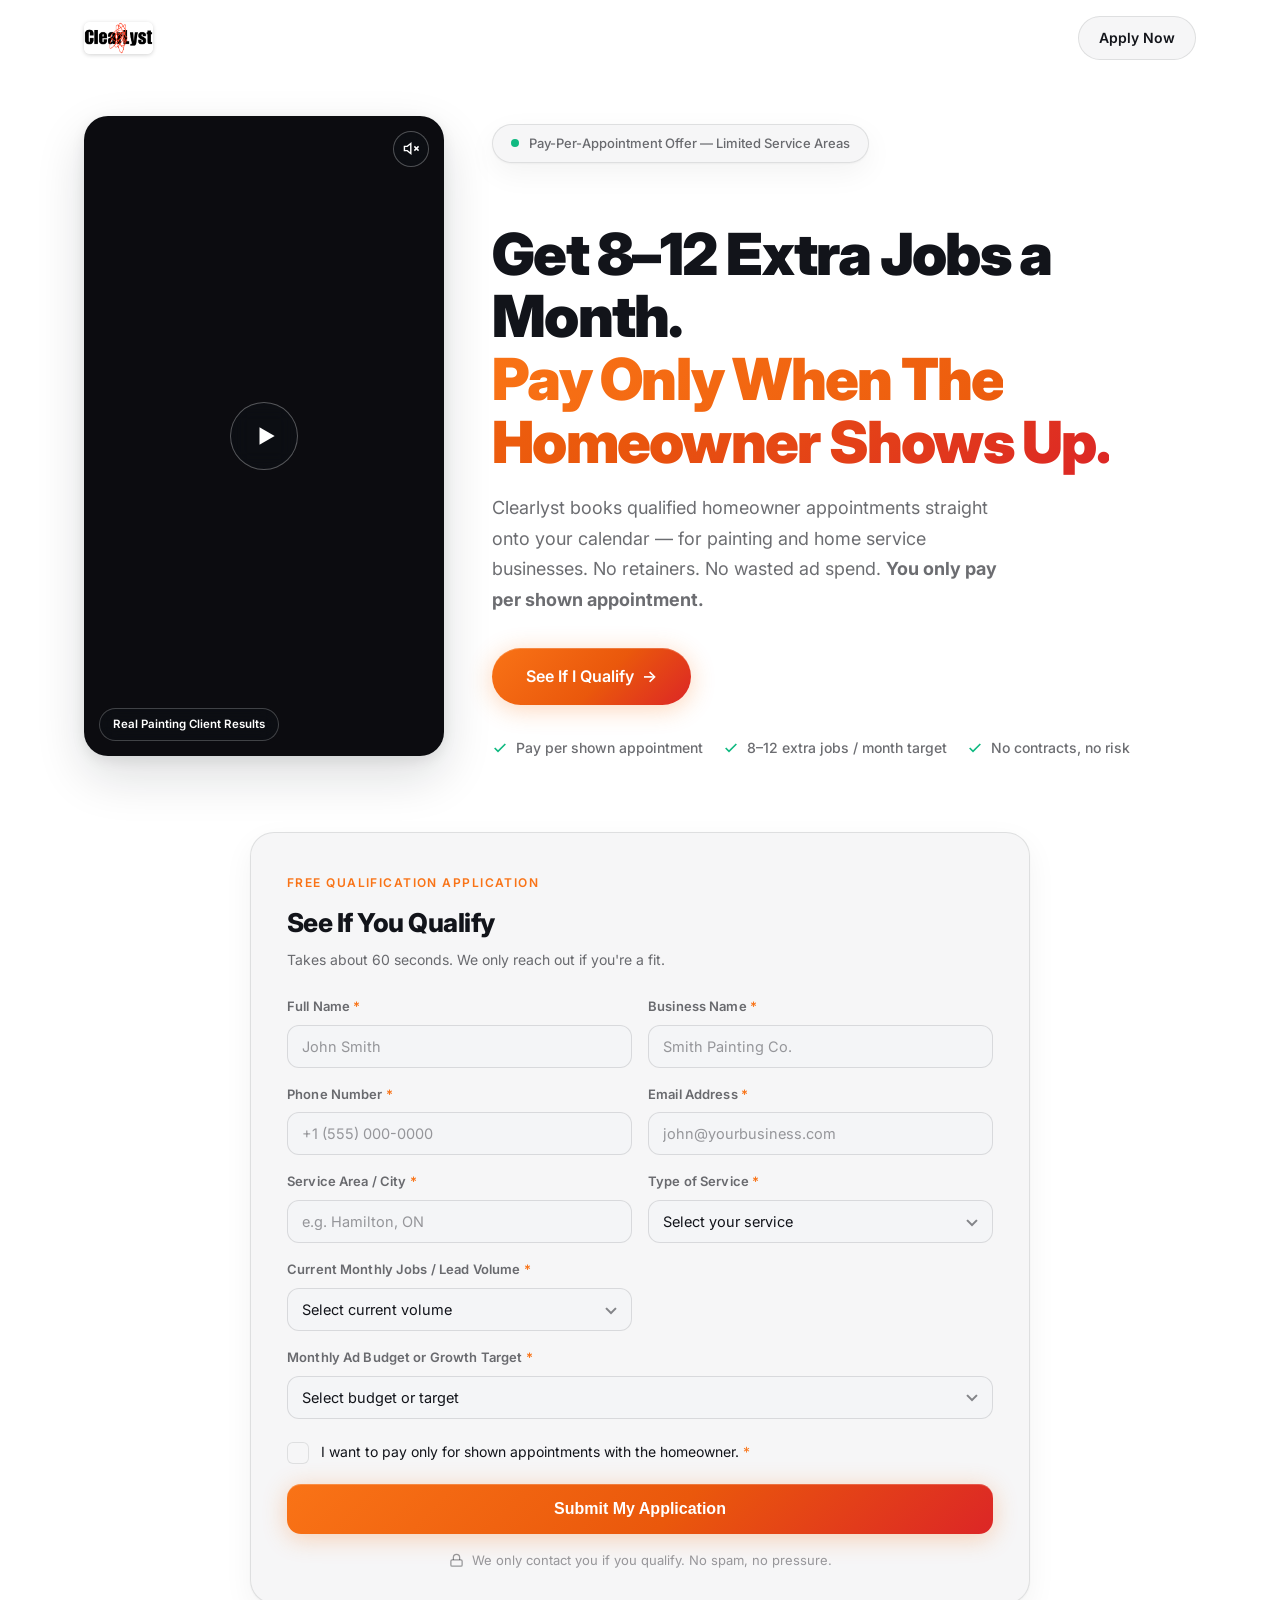
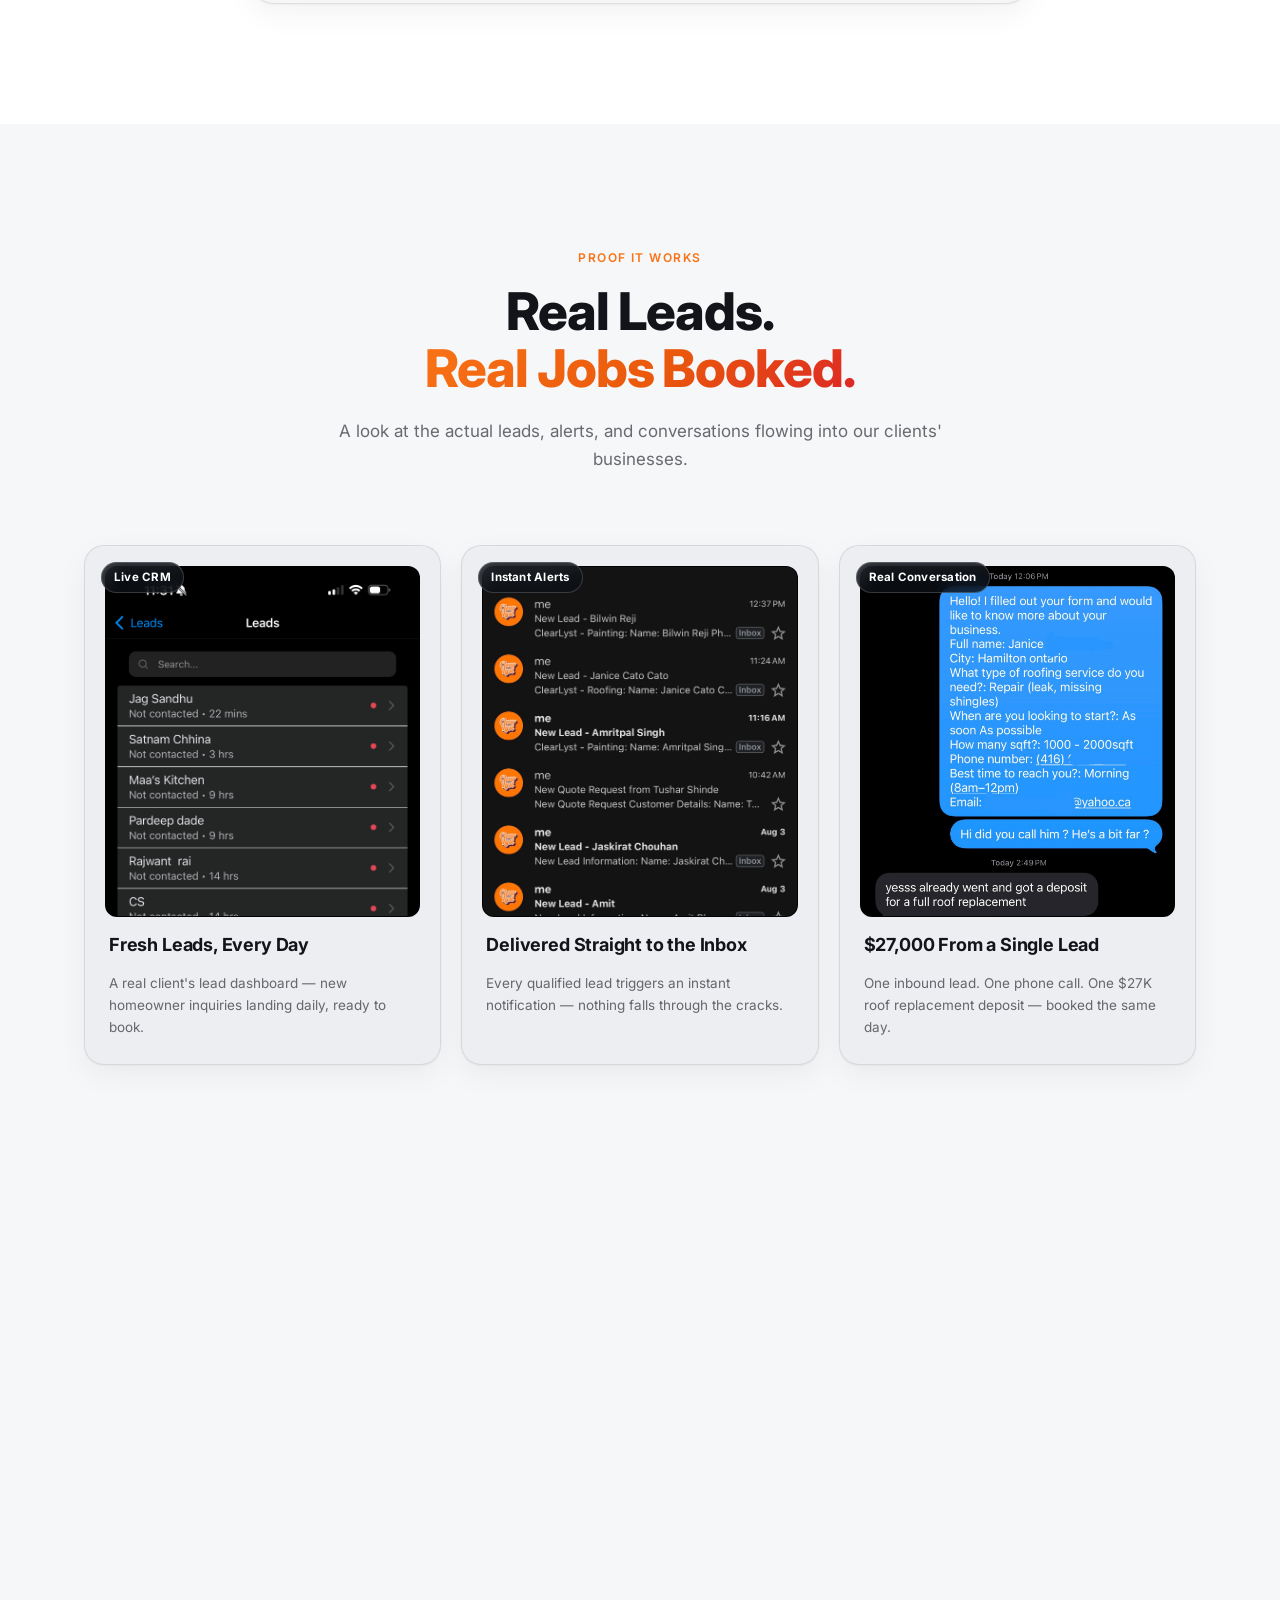
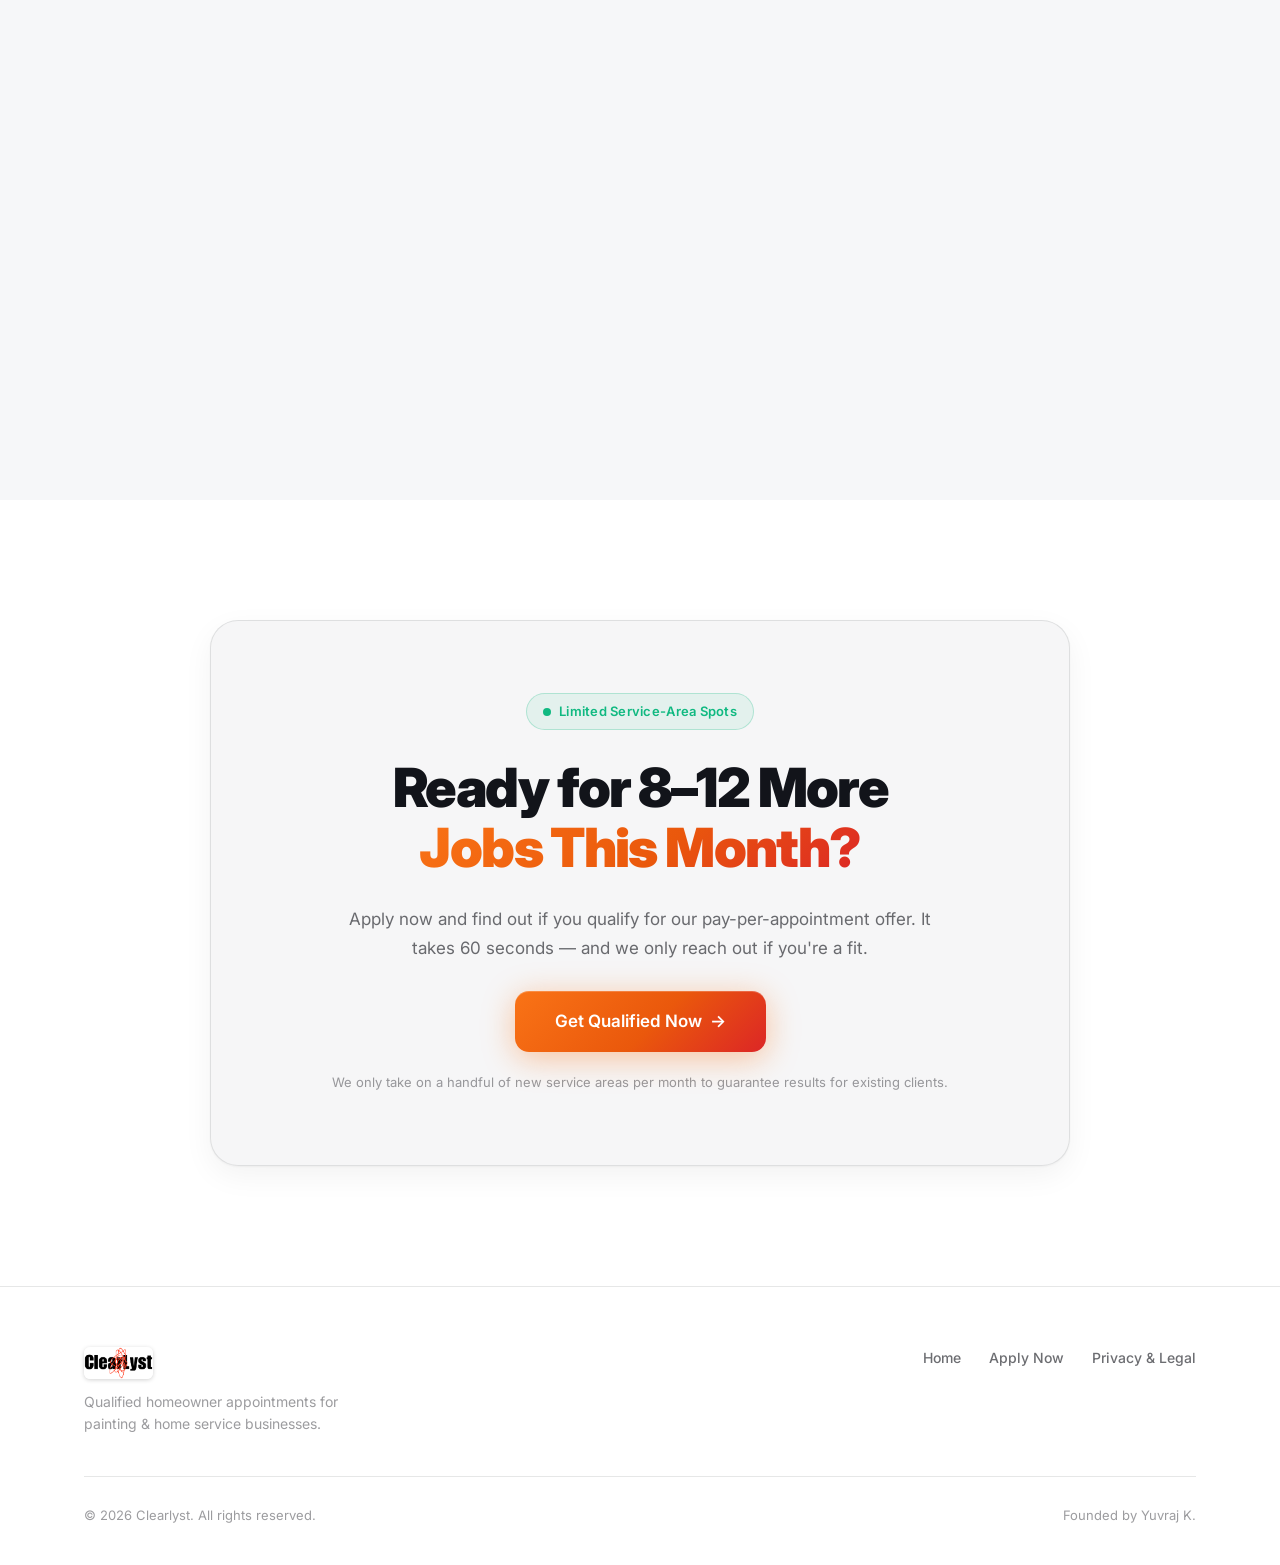
==== lead-qualification.html @ b75ab934 "Add pay-per-appointment lead qualification landing page - New lead-qualification.html: video-first h" ====
<!DOCTYPE html>
<html lang="en">
<head>
  <meta charset="UTF-8" />
  <meta name="viewport" content="width=device-width, initial-scale=1.0" />

  <!-- ── Primary SEO ──────────────────────────── -->
  <title>Get 8–12 Extra Jobs a Month | Pay-Per-Appointment Leads for Painters & Home Service Pros — Clearlyst</title>
  <meta name="description" content="Clearlyst books 8–12 extra qualified homeowner appointments a month for painting and home service businesses. You only pay per shown appointment — no retainers, no wasted ad spend. Apply free in 60 seconds." />
  <meta name="keywords" content="painting leads, painting contractor leads, pay per appointment leads, home service leads, qualified leads for painters, Meta ads for painters, lead generation for contractors, exclusive home service leads" />
  <meta name="author" content="Yuvraj K., Clearlyst" />
  <meta name="robots" content="index, follow, max-snippet:-1, max-image-preview:large, max-video-preview:-1" />
  <link rel="canonical" href="https://www.clearlyst.com/lead-qualification.html" />

  <!-- ── Open Graph (Facebook / LinkedIn) ─────── -->
  <meta property="og:type" content="website" />
  <meta property="og:url" content="https://www.clearlyst.com/lead-qualification.html" />
  <meta property="og:site_name" content="Clearlyst" />
  <meta property="og:title" content="Get 8–12 Extra Jobs a Month — Pay Only Per Shown Appointment" />
  <meta property="og:description" content="We book qualified homeowner appointments directly onto your calendar. You only pay when we show up with a real homeowner. Built for painting & home service businesses. Apply free." />
  <meta property="og:locale" content="en_US" />

  <!-- ── Twitter / X Card ──────────────────────── -->
  <meta name="twitter:card" content="summary_large_image" />
  <meta name="twitter:title" content="Get 8–12 Extra Jobs a Month — Pay Only Per Shown Appointment" />
  <meta name="twitter:description" content="Qualified homeowner appointments booked for painting & home service businesses. Pay only per shown appointment. Apply free in 60 seconds." />

  <link rel="stylesheet" href="styles.css" />
  <link rel="preconnect" href="https://fonts.googleapis.com" />
  <link rel="preconnect" href="https://fonts.gstatic.com" crossorigin />
  <link href="https://fonts.googleapis.com/css2?family=Inter:wght@300;400;500;600;700;800;900&display=swap" rel="stylesheet" />
</head>
<body class="light-theme">

  <!-- Minimal Header — no nav menu, kept distraction-free on purpose -->
  <header class="lq-header" id="lqHeader">
    <div class="lq-header-inner">
      <a href="index.html" class="logo">
        <img src="clearlyst-logo.png" alt="Clearlyst" class="logo-img" />
      </a>
      <a href="#qualifyForm" class="btn btn-nav lq-header-cta">Apply Now</a>
    </div>
  </header>

  <main>
    <!-- Video-First Hero -->
    <section class="hero-lq" id="hero">
      <div class="container hero-lq-grid">

        <div class="lq-video-hero-frame reveal">
          <div class="lq-video-player" id="lqVideoPlayer">
            <video id="lqVideo" src="videoproof.mp4" playsinline muted loop autoplay preload="auto"></video>
            <button class="lq-play-btn" id="lqPlayBtn" aria-label="Play video">
              <svg viewBox="0 0 24 24" fill="currentColor"><polygon points="6 4 20 12 6 20 6 4"/></svg>
            </button>
            <button class="lq-mute-btn" id="lqMuteBtn" aria-label="Unmute video">
              <svg class="icon-muted" viewBox="0 0 24 24" fill="none" stroke="currentColor" stroke-width="2"><polygon points="11 5 6 9 2 9 2 15 6 15 11 19 11 5"/><line x1="22" y1="9" x2="16" y2="15"/><line x1="16" y1="9" x2="22" y2="15"/></svg>
              <svg class="icon-unmuted" viewBox="0 0 24 24" fill="none" stroke="currentColor" stroke-width="2"><polygon points="11 5 6 9 2 9 2 15 6 15 11 19 11 5"/><path d="M15.5 8.5a5 5 0 0 1 0 7"/><path d="M18.5 5.5a9 9 0 0 1 0 13"/></svg>
            </button>
            <span class="lq-video-tag">Real Painting Client Results</span>
          </div>
        </div>

        <div class="hero-lq-copy reveal">
          <div class="hero-badge glass">
            <span class="pulse-dot"></span>
            Pay-Per-Appointment Offer — Limited Service Areas
          </div>

          <h1 class="hero-lq-headline">
            Get 8–12 Extra Jobs a Month.<br />
            <span class="gradient-text">Pay Only When The Homeowner Shows Up.</span>
          </h1>

          <p class="hero-lq-sub">
            Clearlyst books qualified homeowner appointments straight onto your calendar — for painting and home service businesses. No retainers. No wasted ad spend. <strong>You only pay per shown appointment.</strong>
          </p>

          <a href="#qualifyForm" class="btn btn-primary lq-hero-cta">See If I Qualify <span class="arrow">→</span></a>

          <ul class="lq-trust-chips">
            <li><svg viewBox="0 0 24 24" fill="none" stroke="currentColor" stroke-width="2.5"><polyline points="20 6 9 17 4 12"/></svg> Pay per shown appointment</li>
            <li><svg viewBox="0 0 24 24" fill="none" stroke="currentColor" stroke-width="2.5"><polyline points="20 6 9 17 4 12"/></svg> 8–12 extra jobs / month target</li>
            <li><svg viewBox="0 0 24 24" fill="none" stroke="currentColor" stroke-width="2.5"><polyline points="20 6 9 17 4 12"/></svg> No contracts, no risk</li>
          </ul>
        </div>

      </div>
    </section>

    <!-- Qualification Form -->
    <section class="section lq-form-section" id="qualifyForm">
      <div class="container">
        <div class="lq-form-card glass reveal">
          <div class="lq-form-head">
            <p class="section-tag">Free Qualification Application</p>
            <h2 class="lq-form-title">See If You Qualify</h2>
            <p class="lq-form-sub">Takes about 60 seconds. We only reach out if you're a fit.</p>
          </div>

          <form id="qualForm" novalidate>
            <input type="hidden" name="_subject" value="New Lead Qualification Application — Clearlyst" />
            <input type="hidden" name="_captcha" value="false" />
            <input type="hidden" name="_template" value="table" />

            <div class="lq-form-grid">
              <div class="form-group">
                <label for="lqName">Full Name <span class="req">*</span></label>
                <input type="text" id="lqName" name="name" placeholder="John Smith" autocomplete="name" required />
              </div>
              <div class="form-group">
                <label for="lqBusiness">Business Name <span class="req">*</span></label>
                <input type="text" id="lqBusiness" name="business" placeholder="Smith Painting Co." autocomplete="organization" required />
              </div>
              <div class="form-group">
                <label for="lqPhone">Phone Number <span class="req">*</span></label>
                <input type="tel" id="lqPhone" name="phone" placeholder="+1 (555) 000-0000" autocomplete="tel" required />
              </div>
              <div class="form-group">
                <label for="lqEmail">Email Address <span class="req">*</span></label>
                <input type="email" id="lqEmail" name="email" placeholder="john@yourbusiness.com" autocomplete="email" required />
              </div>
              <div class="form-group">
                <label for="lqCity">Service Area / City <span class="req">*</span></label>
                <input type="text" id="lqCity" name="city" placeholder="e.g. Hamilton, ON" autocomplete="address-level2" required />
              </div>
              <div class="form-group">
                <label for="lqService">Type of Service <span class="req">*</span></label>
                <div class="select-wrap">
                  <select id="lqService" name="service" required>
                    <option value="" disabled selected>Select your service</option>
                    <option>Painting (Interior/Exterior)</option>
                    <option>Roofing</option>
                    <option>General Renovation</option>
                    <option>Concrete &amp; Masonry</option>
                    <option>Landscaping</option>
                    <option>HVAC</option>
                    <option>Plumbing</option>
                    <option>Electrical</option>
                    <option>Other Home Service</option>
                  </select>
                </div>
              </div>
              <div class="form-group">
                <label for="lqVolume">Current Monthly Jobs / Lead Volume <span class="req">*</span></label>
                <div class="select-wrap">
                  <select id="lqVolume" name="volume" required>
                    <option value="" disabled selected>Select current volume</option>
                    <option>0–5 jobs / month</option>
                    <option>6–10 jobs / month</option>
                    <option>11–20 jobs / month</option>
                    <option>20+ jobs / month</option>
                    <option>Not sure / varies</option>
                  </select>
                </div>
              </div>
              <div class="form-group form-group-full">
                <label for="lqBudget">Monthly Ad Budget or Growth Target <span class="req">*</span></label>
                <div class="select-wrap">
                  <select id="lqBudget" name="budget" required>
                    <option value="" disabled selected>Select budget or target</option>
                    <option>Under $1,000 / month</option>
                    <option>$1,000 – $3,000 / month</option>
                    <option>$3,000 – $10,000 / month</option>
                    <option>$10,000+ / month</option>
                    <option>Not sure yet</option>
                  </select>
                </div>
              </div>
            </div>

            <label class="lq-checkbox">
              <input type="checkbox" id="lqPayPerAppt" name="pay_per_appointment" value="Yes" required />
              <span class="lq-checkbox-box" aria-hidden="true">
                <svg viewBox="0 0 24 24" fill="none" stroke="currentColor" stroke-width="3"><polyline points="20 6 9 17 4 12"/></svg>
              </span>
              <span>I want to pay only for shown appointments with the homeowner. <span class="req">*</span></span>
            </label>

            <button type="submit" class="btn btn-primary btn-submit" id="lqSubmitBtn">
              <span class="btn-text">Submit My Application</span>
              <span class="btn-loading" style="display:none;">Sending...</span>
            </button>

            <p class="lq-trust-note">
              <svg viewBox="0 0 24 24" fill="none" stroke="currentColor" stroke-width="2"><rect x="3" y="11" width="18" height="10" rx="2"/><path d="M7 11V7a5 5 0 0 1 10 0v4"/></svg>
              We only contact you if you qualify. No spam, no pressure.
            </p>
          </form>

          <div class="form-success lq-form-success" id="lqFormSuccess" style="display:none;">
            <div class="success-icon">
              <svg viewBox="0 0 24 24" fill="none" stroke="currentColor" stroke-width="2">
                <path d="M22 11.08V12a10 10 0 1 1-5.93-9.14"/><polyline points="22 4 12 14.01 9 11.01"/>
              </svg>
            </div>
            <h3>Application received.</h3>
            <p>We're reviewing your info now. If you qualify, Yuvraj will reach out within 24 hours to book your first appointments.</p>
          </div>
        </div>
      </div>
    </section>

    <!-- Proof Section -->
    <section class="section section-alt lq-proof-section" id="proof">
      <div class="container">
        <div class="section-header reveal">
          <p class="section-tag">Proof It Works</p>
          <h2 class="section-title">Real Leads.<br /><span class="gradient-text">Real Jobs Booked.</span></h2>
          <p class="section-sub">A look at the actual leads, alerts, and conversations flowing into our clients' businesses.</p>
        </div>

        <div class="lq-proof-grid">
          <div class="lq-proof-card glass reveal">
            <span class="lq-proof-badge">Live CRM</span>
            <div class="lq-proof-shot">
              <img src="PaintingLeadProof2.PNG" alt="CRM dashboard showing a growing list of new inbound homeowner leads" loading="lazy" />
            </div>
            <h3>Fresh Leads, Every Day</h3>
            <p>A real client's lead dashboard — new homeowner inquiries landing daily, ready to book.</p>
          </div>

          <div class="lq-proof-card glass reveal">
            <span class="lq-proof-badge">Instant Alerts</span>
            <div class="lq-proof-shot">
              <img src="PaintingleadProof.jpg" alt="Inbox full of new painting and roofing lead notification emails" loading="lazy" />
            </div>
            <h3>Delivered Straight to the Inbox</h3>
            <p>Every qualified lead triggers an instant notification — nothing falls through the cracks.</p>
          </div>

          <div class="lq-proof-card glass reveal">
            <span class="lq-proof-badge">Real Conversation</span>
            <div class="lq-proof-shot">
              <img src="proof_roofing.jpg" alt="Text message conversation confirming a $27,000 roofing deposit from a single lead" loading="lazy" />
            </div>
            <h3>$27,000 From a Single Lead</h3>
            <p>One inbound lead. One phone call. One $27K roof replacement deposit — booked the same day.</p>
          </div>
        </div>
      </div>
    </section>

    <!-- Offer Breakdown -->
    <section class="section section-alt lq-offer-section" id="offer">
      <div class="container">
        <div class="section-header reveal">
          <p class="section-tag">The Offer</p>
          <h2 class="section-title">Why Pay-Per-Appointment<br /><span class="gradient-text">Just Makes Sense.</span></h2>
          <p class="section-sub">A simple, low-risk way to add real jobs to your schedule — without touching your ad budget yourself.</p>
        </div>

        <div class="lq-offer-grid">
          <div class="lq-offer-card glass reveal">
            <div class="service-icon">
              <svg viewBox="0 0 24 24" fill="none" stroke="currentColor" stroke-width="1.5"><path d="M12 2v20M2 12h20"/><circle cx="12" cy="12" r="9"/></svg>
            </div>
            <h3>Zero Wasted Spend</h3>
            <p>You don't pay for clicks, likes, or leads that ghost you. You pay when a real homeowner is sitting across from you, ready to talk about their project.</p>
          </div>
          <div class="lq-offer-card glass reveal">
            <div class="service-icon">
              <svg viewBox="0 0 24 24" fill="none" stroke="currentColor" stroke-width="1.5"><path d="M9 11l3 3L22 4"/><path d="M21 12v7a2 2 0 0 1-2 2H5a2 2 0 0 1-2-2V5a2 2 0 0 1 2-2h11"/></svg>
            </div>
            <h3>Built for 8–12 Extra Jobs</h3>
            <p>Our system is engineered to consistently deliver 8 to 12 extra qualified appointments a month — enough to fill real gaps in your schedule, without overwhelming your crew.</p>
          </div>
          <div class="lq-offer-card glass reveal">
            <div class="service-icon">
              <svg viewBox="0 0 24 24" fill="none" stroke="currentColor" stroke-width="1.5"><path d="M17 21v-2a4 4 0 0 0-4-4H5a4 4 0 0 0-4 4v2"/><circle cx="9" cy="7" r="4"/><path d="M23 21v-2a4 4 0 0 0-3-3.87"/><path d="M16 3.13a4 4 0 0 1 0 7.75"/></svg>
            </div>
            <h3>Aligned Incentives</h3>
            <p>We only get paid when you get a shot at the job. That means we're obsessed with lead quality and show-up rate — not just lead volume.</p>
          </div>
        </div>
      </div>
    </section>

    <!-- Final CTA -->
    <section class="section trial-section lq-final-cta" id="apply">
      <div class="container">
        <div class="trial-banner glass reveal">
          <div class="trial-badge-wrap">
            <span class="trial-badge"><span class="pulse-dot"></span> Limited Service-Area Spots</span>
          </div>
          <h2 class="trial-title">Ready for 8–12 More<br /><span class="gradient-text">Jobs This Month?</span></h2>
          <p class="trial-sub">Apply now and find out if you qualify for our pay-per-appointment offer. It takes 60 seconds — and we only reach out if you're a fit.</p>
          <a href="#qualifyForm" class="btn btn-primary btn-trial-cta">Get Qualified Now <span class="arrow">→</span></a>
          <p class="trial-fine">We only take on a handful of new service areas per month to guarantee results for existing clients.</p>
        </div>
      </div>
    </section>
  </main>

  <!-- Footer -->
  <footer class="footer">
    <div class="container">
      <div class="footer-inner">
        <div class="footer-brand">
          <a href="index.html" class="logo">
            <img src="clearlyst-logo.png" alt="Clearlyst" class="logo-img" />
          </a>
          <p>Qualified homeowner appointments for painting &amp; home service businesses.</p>
        </div>
        <div class="footer-links">
          <a href="index.html">Home</a>
          <a href="#qualifyForm">Apply Now</a>
          <a href="privacy.html">Privacy &amp; Legal</a>
        </div>
      </div>
      <div class="footer-bottom">
        <span>&copy; 2026 Clearlyst. All rights reserved.</span>
        <span>Founded by Yuvraj K.</span>
      </div>
    </div>
  </footer>

  <!-- Sticky mobile CTA bar -->
  <div class="lq-sticky-cta" id="lqStickyCta">
    <a href="#qualifyForm" class="btn btn-primary">Get Qualified — Free Application</a>
  </div>

  <script src="lead-qualification.js"></script>
</body>
</html>
---- styles.css ----
/* ─────────────────────────────────────────────
   Clearlyst — styles.css
   Apple Liquid Glass UI · Dark Theme
───────────────────────────────────────────── */

/* ── Reset & Base ── */
*, *::before, *::after { box-sizing: border-box; margin: 0; padding: 0; }

:root {
  --bg:            #0d1117;
  --bg-alt:        #111827;
  --glass:         rgba(255, 255, 255, 0.065);
  --glass-hover:   rgba(255, 255, 255, 0.1);
  --glass-border:  rgba(255, 255, 255, 0.12);
  --glass-high:    rgba(255, 255, 255, 0.22);
  --blur:          blur(28px) saturate(200%);
  --blur-sm:       blur(16px) saturate(180%);

  --accent-1:  #f97316;
  --accent-2:  #3b82f6;
  --accent-3:  #10b981;
  --grad:      linear-gradient(135deg, #f97316 0%, #ea580c 55%, #dc2626 100%);

  --text:      #f0f0f5;
  --text-sub:  rgba(240, 240, 245, 0.58);
  --text-dim:  rgba(240, 240, 245, 0.35);

  --radius:    20px;
  --radius-sm: 12px;
  --radius-xs: 8px;

  --ease-out:  cubic-bezier(0.22, 1, 0.36, 1);
  --ease-in:   cubic-bezier(0.64, 0, 0.78, 0);
  --spring:    cubic-bezier(0.34, 1.56, 0.64, 1);
}

html {
  scroll-behavior: smooth;
  -webkit-font-smoothing: antialiased;
  -moz-osx-font-smoothing: grayscale;
}

body {
  font-family: 'Inter', system-ui, -apple-system, sans-serif;
  background: var(--bg);
  color: var(--text);
  line-height: 1.6;
  overflow-x: hidden;
}

body::before {
  content: '';
  position: fixed;
  inset: 0;
  z-index: 0;
  pointer-events: none;
  background-image:
    linear-gradient(rgba(255,255,255,0.03) 1px, transparent 1px),
    linear-gradient(90deg, rgba(255,255,255,0.03) 1px, transparent 1px);
  background-size: 72px 72px;
}

a { text-decoration: none; color: inherit; }
ul { list-style: none; }
img { max-width: 100%; display: block; }


/* ── Scrollbar ── */
::-webkit-scrollbar { width: 4px; }
::-webkit-scrollbar-track { background: transparent; }
::-webkit-scrollbar-thumb { background: rgba(255,255,255,0.15); border-radius: 99px; }


/* ── Background Orbs ── */
.bg-canvas {
  position: fixed;
  inset: 0;
  z-index: 0;
  pointer-events: none;
  overflow: hidden;
}

.orb {
  position: absolute;
  border-radius: 50%;
  filter: blur(90px);
  opacity: 0;
  animation: orbFloat 0.8s var(--ease-out) forwards;
}

.orb-1 {
  width: 700px; height: 700px;
  top: -200px; left: -150px;
  background: radial-gradient(circle, rgba(249,115,22,0.16) 0%, transparent 70%);
  animation-delay: 0s;
  animation: orbFloat 0.8s var(--ease-out) forwards, orb1Move 25s ease-in-out 0.8s infinite;
}
.orb-2 {
  width: 600px; height: 600px;
  top: 30%; right: -100px;
  background: radial-gradient(circle, rgba(59,130,246,0.14) 0%, transparent 70%);
  animation-delay: 0.15s;
  animation: orbFloat 0.8s var(--ease-out) 0.15s forwards, orb2Move 30s ease-in-out 0.95s infinite;
}
.orb-3 {
  width: 500px; height: 500px;
  bottom: 10%; left: 20%;
  background: radial-gradient(circle, rgba(245,158,11,0.1) 0%, transparent 70%);
  animation-delay: 0.3s;
  animation: orbFloat 0.8s var(--ease-out) 0.3s forwards, orb3Move 20s ease-in-out 1.1s infinite;
}
.orb-4 {
  width: 400px; height: 400px;
  top: 60%; right: 25%;
  background: radial-gradient(circle, rgba(249,115,22,0.08) 0%, transparent 70%);
  animation-delay: 0.45s;
  animation: orbFloat 0.8s var(--ease-out) 0.45s forwards, orb4Move 35s ease-in-out 1.25s infinite;
}

@keyframes orbFloat {
  from { opacity: 0; transform: scale(0.8); }
  to   { opacity: 1; transform: scale(1); }
}
@keyframes orb1Move {
  0%,100% { transform: translate(0,0) scale(1); }
  33%     { transform: translate(40px,-60px) scale(1.08); }
  66%     { transform: translate(-30px, 30px) scale(0.95); }
}
@keyframes orb2Move {
  0%,100% { transform: translate(0,0) scale(1); }
  40%     { transform: translate(-50px, 40px) scale(1.1); }
  70%     { transform: translate(20px,-30px) scale(0.92); }
}
@keyframes orb3Move {
  0%,100% { transform: translate(0,0) scale(1); }
  50%     { transform: translate(60px,-40px) scale(1.06); }
}
@keyframes orb4Move {
  0%,100% { transform: translate(0,0) scale(1); }
  45%     { transform: translate(-40px, 50px) scale(1.12); }
}


/* ── Glass Utility ── */
.glass {
  position: relative;
  background: var(--glass);
  backdrop-filter: var(--blur);
  -webkit-backdrop-filter: var(--blur);
  border: 1px solid var(--glass-border);
  border-radius: var(--radius);
  overflow: hidden;
  transition: background 0.35s var(--ease-out), border-color 0.35s var(--ease-out), transform 0.35s var(--ease-out), box-shadow 0.35s var(--ease-out);
}

.glass::before {
  content: '';
  position: absolute;
  inset: 0;
  background: linear-gradient(
    135deg,
    rgba(255,255,255,0.09) 0%,
    rgba(255,255,255,0) 50%,
    rgba(255,255,255,0.04) 100%
  );
  border-radius: inherit;
  pointer-events: none;
  z-index: 1;
}

.glass:hover {
  background: var(--glass-hover);
  border-color: var(--glass-high);
  box-shadow: 0 8px 40px rgba(0,0,0,0.35), 0 1px 0 rgba(255,255,255,0.12) inset;
}


/* ── Layout ── */
.container {
  max-width: 1160px;
  margin: 0 auto;
  padding: 0 24px;
  position: relative;
  z-index: 2;
}

.section { padding: 120px 0; }
.section-alt { background: rgba(255,255,255,0.018); }

.section-header {
  text-align: center;
  max-width: 700px;
  margin: 0 auto 72px;
}

.section-tag {
  display: inline-block;
  font-size: 12px;
  font-weight: 600;
  letter-spacing: 0.12em;
  text-transform: uppercase;
  color: var(--accent-1);
  margin-bottom: 16px;
}

.section-title {
  font-size: clamp(32px, 5vw, 52px);
  font-weight: 800;
  line-height: 1.1;
  letter-spacing: -0.02em;
  margin-bottom: 20px;
}

.section-sub {
  font-size: 17px;
  color: var(--text-sub);
  line-height: 1.65;
}


/* ── Gradient Text ── */
.gradient-text {
  background: var(--grad);
  -webkit-background-clip: text;
  -webkit-text-fill-color: transparent;
  background-clip: text;
}


/* ── Buttons ── */
.btn {
  display: inline-flex;
  align-items: center;
  gap: 8px;
  padding: 13px 26px;
  border-radius: 99px;
  font-size: 15px;
  font-weight: 600;
  cursor: pointer;
  transition: all 0.3s var(--ease-out);
  border: none;
  white-space: nowrap;
  position: relative;
  z-index: 2;
}

.btn-primary {
  background: var(--grad);
  color: #fff;
  box-shadow: 0 4px 24px rgba(249,115,22,0.3), 0 1px 0 rgba(255,255,255,0.2) inset;
}
.btn-primary:hover {
  transform: translateY(-2px) scale(1.02);
  box-shadow: 0 8px 36px rgba(249,115,22,0.45), 0 1px 0 rgba(255,255,255,0.2) inset;
}
.btn-primary:active { transform: scale(0.98); }

.btn-ghost {
  background: var(--glass);
  backdrop-filter: var(--blur-sm);
  -webkit-backdrop-filter: var(--blur-sm);
  border: 1px solid var(--glass-border);
  color: var(--text);
}
.btn-ghost:hover {
  background: var(--glass-hover);
  border-color: var(--glass-high);
  transform: translateY(-2px);
}
.btn-ghost .arrow { transition: transform 0.3s var(--spring); }
.btn-ghost:hover .arrow { transform: translateX(4px); }

.btn-nav {
  background: var(--glass);
  backdrop-filter: var(--blur-sm);
  -webkit-backdrop-filter: var(--blur-sm);
  border: 1px solid var(--glass-border);
  color: var(--text);
  font-size: 14px;
  padding: 10px 20px;
}
.btn-nav:hover {
  background: var(--glass-hover);
  border-color: var(--glass-high);
}


/* ── Navigation ── */
.nav {
  position: fixed;
  top: 0;
  left: 0;
  right: 0;
  z-index: 100;
  padding: 16px 0;
  transition: all 0.4s var(--ease-out);
}

.nav.scrolled {
  background: rgba(13, 17, 23, 0.7);
  backdrop-filter: var(--blur);
  -webkit-backdrop-filter: var(--blur);
  border-bottom: 1px solid var(--glass-border);
  padding: 12px 0;
}

.nav-inner {
  max-width: 1160px;
  margin: 0 auto;
  padding: 0 24px;
  display: flex;
  align-items: center;
  gap: 40px;
  position: relative;
  z-index: 2;
}

.logo {
  display: flex;
  align-items: center;
  flex-shrink: 0;
}

.logo-img {
  height: 32px;
  width: auto;
  display: block;
  border-radius: 6px;
  box-shadow: 0 1px 4px rgba(0,0,0,0.18);
}

.nav-links {
  display: flex;
  align-items: center;
  gap: 32px;
  margin-left: auto;
}

.nav-links a {
  font-size: 14px;
  font-weight: 500;
  color: var(--text-sub);
  transition: color 0.25s;
}
.nav-links a:hover { color: var(--text); }

.nav-toggle {
  display: none;
  flex-direction: column;
  gap: 5px;
  background: none;
  border: none;
  cursor: pointer;
  padding: 4px;
  margin-left: auto;
}
.nav-toggle span {
  display: block;
  width: 22px; height: 2px;
  background: var(--text);
  border-radius: 2px;
  transition: all 0.3s var(--ease-out);
}

.nav-mobile {
  display: none;
  flex-direction: column;
  gap: 8px;
  padding: 16px 24px;
  border-top: 1px solid var(--glass-border);
  background: rgba(13,17,23,0.88);
  backdrop-filter: var(--blur);
  -webkit-backdrop-filter: var(--blur);
}
.nav-mobile a {
  font-size: 16px;
  font-weight: 500;
  color: var(--text-sub);
  padding: 8px 0;
  transition: color 0.2s;
}
.nav-mobile a:hover { color: var(--text); }
.nav-mobile .btn-nav { width: fit-content; margin-top: 8px; }


/* ── Hero ── */
.hero {
  min-height: 100vh;
  display: flex;
  flex-direction: column;
  align-items: center;
  justify-content: center;
  text-align: center;
  padding: 140px 24px 80px;
  position: relative;
  z-index: 2;
}

.hero-content {
  max-width: 860px;
}

.hero-badge {
  display: inline-flex;
  align-items: center;
  gap: 10px;
  padding: 8px 18px;
  border-radius: 99px;
  font-size: 13px;
  font-weight: 500;
  color: var(--text-sub);
  margin-bottom: 36px;
}

.pulse-dot {
  width: 8px; height: 8px;
  border-radius: 50%;
  background: var(--accent-3);
  flex-shrink: 0;
  box-shadow: 0 0 0 0 rgba(16,185,129,0.5);
  animation: pulse 2s ease-out infinite;
}
@keyframes pulse {
  0%   { box-shadow: 0 0 0 0 rgba(16,185,129,0.5); }
  70%  { box-shadow: 0 0 0 10px rgba(16,185,129,0); }
  100% { box-shadow: 0 0 0 0 rgba(16,185,129,0); }
}

.hero-headline {
  font-size: clamp(44px, 7.5vw, 86px);
  font-weight: 900;
  line-height: 1.05;
  letter-spacing: -0.03em;
  margin-bottom: 28px;
}

.hero-sub {
  font-size: clamp(16px, 2vw, 19px);
  color: var(--text-sub);
  line-height: 1.7;
  max-width: 620px;
  margin: 0 auto 44px;
}

.hero-ctas {
  display: flex;
  align-items: center;
  justify-content: center;
  gap: 16px;
  flex-wrap: wrap;
}

.hero-ctas .btn-primary { padding: 15px 32px; font-size: 16px; }
.hero-ctas .btn-ghost   { padding: 15px 28px; font-size: 16px; }

.scroll-hint {
  position: absolute;
  bottom: 40px;
  left: 50%;
  transform: translateX(-50%);
  display: flex;
  flex-direction: column;
  align-items: center;
  gap: 8px;
  color: var(--text-dim);
  font-size: 11px;
  font-weight: 500;
  letter-spacing: 0.1em;
  text-transform: uppercase;
}

.scroll-line {
  width: 1px; height: 40px;
  background: linear-gradient(to bottom, transparent, rgba(255,255,255,0.3));
  animation: scrollLine 2s ease-in-out infinite;
}
@keyframes scrollLine {
  0%,100% { opacity: 0.4; transform: scaleY(1); }
  50%     { opacity: 0.9; transform: scaleY(1.2); }
}


/* ── Stats ── */
.stats-section {
  padding: 0 0 80px;
  position: relative;
  z-index: 2;
}

.stats-grid {
  display: grid;
  grid-template-columns: repeat(4, 1fr);
  gap: 16px;
}

.stat-card {
  padding: 32px 24px;
  text-align: center;
  border-radius: var(--radius);
}
.stat-card:hover { transform: translateY(-4px); }

.stat-num {
  display: block;
  font-size: clamp(34px, 4vw, 48px);
  font-weight: 900;
  letter-spacing: -0.03em;
  background: var(--grad);
  -webkit-background-clip: text;
  -webkit-text-fill-color: transparent;
  background-clip: text;
  line-height: 1;
  margin-bottom: 8px;
}

.stat-label {
  font-size: 14px;
  font-weight: 500;
  color: var(--text-sub);
  letter-spacing: 0.02em;
}


/* ── Services ── */
.services-grid {
  display: grid;
  grid-template-columns: repeat(2, 1fr);
  gap: 20px;
}

.service-card {
  padding: 40px 36px;
  border-radius: var(--radius);
  display: flex;
  flex-direction: column;
  gap: 16px;
  cursor: default;
}
.service-card:hover { transform: translateY(-6px); }

.service-icon {
  width: 52px; height: 52px;
  border-radius: 14px;
  background: var(--glass);
  border: 1px solid var(--glass-border);
  display: flex;
  align-items: center;
  justify-content: center;
  flex-shrink: 0;
}
.service-icon svg {
  width: 24px; height: 24px;
  stroke: var(--accent-1);
}

.service-card h3 {
  font-size: 22px;
  font-weight: 700;
  letter-spacing: -0.02em;
}

.service-card > p {
  font-size: 15px;
  color: var(--text-sub);
  line-height: 1.65;
  flex: 1;
}

.service-list {
  display: flex;
  flex-direction: column;
  gap: 6px;
  margin-top: 4px;
}

.service-list li {
  font-size: 13.5px;
  color: var(--text-sub);
  padding-left: 18px;
  position: relative;
}
.service-list li::before {
  content: '';
  position: absolute;
  left: 0;
  top: 8px;
  width: 6px; height: 6px;
  border-radius: 50%;
  background: var(--grad);
}


/* ── Industries ── */
.industries-grid {
  display: grid;
  grid-template-columns: repeat(2, 1fr);
  gap: 20px;
}

.industry-col {
  padding: 44px 40px;
  border-radius: var(--radius);
  display: flex;
  flex-direction: column;
  gap: 24px;
}

.industry-col-header {
  display: flex;
  align-items: center;
  gap: 16px;
}

.industry-icon {
  width: 48px; height: 48px;
  border-radius: 14px;
  background: var(--glass);
  border: 1px solid var(--glass-border);
  display: flex;
  align-items: center;
  justify-content: center;
  flex-shrink: 0;
}
.industry-icon svg {
  width: 22px; height: 22px;
  stroke: var(--accent-2);
}

.industry-col h3 {
  font-size: 20px;
  font-weight: 700;
  letter-spacing: -0.015em;
}

.industry-tags {
  display: flex;
  flex-wrap: wrap;
  gap: 8px;
}

.tag {
  display: inline-block;
  padding: 6px 14px;
  border-radius: 99px;
  font-size: 13px;
  font-weight: 500;
  background: rgba(255,255,255,0.07);
  border: 1px solid var(--glass-border);
  color: var(--text-sub);
  transition: all 0.25s var(--ease-out);
}
.tag:hover {
  background: rgba(249,115,22,0.12);
  border-color: rgba(249,115,22,0.4);
  color: var(--accent-1);
}

.industry-note {
  font-size: 14px;
  color: var(--text-dim);
  line-height: 1.6;
  border-top: 1px solid var(--glass-border);
  padding-top: 20px;
  margin-top: auto;
}


/* ── Process ── */
.process-grid {
  display: grid;
  grid-template-columns: repeat(3, 1fr);
  gap: 20px;
  position: relative;
}

.process-grid::before {
  content: '';
  position: absolute;
  top: 52px;
  left: calc(33.33% - 10px);
  right: calc(33.33% - 10px);
  height: 1px;
  background: linear-gradient(90deg, transparent, var(--glass-border), var(--glass-border), transparent);
  pointer-events: none;
  z-index: 0;
}

.process-card {
  padding: 44px 36px;
  border-radius: var(--radius);
  display: flex;
  flex-direction: column;
  gap: 16px;
  position: relative;
  z-index: 1;
}
.process-card:hover { transform: translateY(-6px); }

.process-num {
  font-size: 40px;
  font-weight: 900;
  letter-spacing: -0.04em;
  background: var(--grad);
  -webkit-background-clip: text;
  -webkit-text-fill-color: transparent;
  background-clip: text;
  line-height: 1;
}

.process-card h3 {
  font-size: 21px;
  font-weight: 700;
  letter-spacing: -0.02em;
}

.process-card p {
  font-size: 15px;
  color: var(--text-sub);
  line-height: 1.65;
  flex: 1;
}

.process-tag {
  display: inline-block;
  padding: 5px 12px;
  border-radius: 99px;
  font-size: 12px;
  font-weight: 600;
  background: rgba(249,115,22,0.1);
  border: 1px solid rgba(249,115,22,0.25);
  color: var(--accent-1);
  width: fit-content;
  margin-top: auto;
}


/* ── About ── */
.about-grid {
  display: grid;
  grid-template-columns: 1fr 420px;
  gap: 60px;
  align-items: center;
}

.about-text { position: relative; z-index: 2; }
.about-text .section-tag { display: block; }
.about-text .section-title { text-align: left; margin-bottom: 28px; }

.about-body {
  font-size: 16px;
  color: var(--text-sub);
  line-height: 1.75;
  margin-bottom: 20px;
}

.about-stats {
  display: flex;
  gap: 40px;
  margin-top: 36px;
}

.about-stat span {
  display: block;
  font-size: 36px;
  font-weight: 900;
  letter-spacing: -0.03em;
  background: var(--grad);
  -webkit-background-clip: text;
  -webkit-text-fill-color: transparent;
  background-clip: text;
  line-height: 1;
  margin-bottom: 6px;
}

.about-stat p {
  font-size: 13px;
  color: var(--text-dim);
  font-weight: 500;
}

.about-card {
  padding: 44px 36px;
  border-radius: var(--radius);
  display: flex;
  flex-direction: column;
  gap: 20px;
}

.about-avatar {
  width: 72px; height: 72px;
  border-radius: 50%;
  background: var(--grad);
  display: flex;
  align-items: center;
  justify-content: center;
  font-size: 26px;
  font-weight: 800;
  color: #fff;
  letter-spacing: -0.02em;
  box-shadow: 0 8px 24px rgba(249,115,22,0.35);
  flex-shrink: 0;
}

.about-info h4 {
  font-size: 20px;
  font-weight: 700;
  letter-spacing: -0.02em;
}
.about-info p {
  font-size: 13px;
  color: var(--text-sub);
  margin-top: 2px;
}

.about-divider {
  height: 1px;
  background: var(--glass-border);
}

.about-specialties {
  display: flex;
  flex-wrap: wrap;
  gap: 8px;
}

.about-quote {
  font-size: 15px;
  font-style: italic;
  color: var(--text-sub);
  line-height: 1.65;
  border-left: 2px solid rgba(249,115,22,0.5);
  padding-left: 16px;
  margin-top: 4px;
}


/* ── Contact Form ── */
.form-wrapper {
  max-width: 820px;
  margin: 0 auto;
  padding: 56px 56px;
  border-radius: calc(var(--radius) + 4px);
}

.form-grid {
  display: grid;
  grid-template-columns: repeat(2, 1fr);
  gap: 20px;
  margin-bottom: 28px;
}

.form-group { display: flex; flex-direction: column; gap: 8px; min-width: 0; }
.form-group-full { grid-column: 1 / -1; }

.form-group label {
  font-size: 13px;
  font-weight: 600;
  color: var(--text-sub);
  letter-spacing: 0.01em;
}

.req { color: var(--accent-1); }

.form-group input,
.form-group select,
.form-group textarea {
  width: 100%;
  min-width: 0;
  background: rgba(255,255,255,0.055);
  border: 1px solid var(--glass-border);
  border-radius: var(--radius-sm);
  padding: 13px 16px;
  font-size: 15px;
  font-family: inherit;
  color: var(--text);
  outline: none;
  transition: all 0.25s var(--ease-out);
  appearance: none;
  -webkit-appearance: none;
  -moz-appearance: none;
  resize: vertical;
  backdrop-filter: blur(8px);
  -webkit-backdrop-filter: blur(8px);
}
.form-group select {
  background-image: url("data:image/svg+xml,%3Csvg xmlns='http://www.w3.org/2000/svg' width='16' height='16' viewBox='0 0 24 24' fill='none' stroke='rgba(240,240,247,0.4)' stroke-width='2'%3E%3Cpolyline points='6 9 12 15 18 9'/%3E%3C/svg%3E");
  background-repeat: no-repeat;
  background-position: right 14px center;
  padding-right: 40px;
  cursor: pointer;
}

.form-group input::placeholder,
.form-group textarea::placeholder { color: var(--text-dim); }

.form-group input:focus,
.form-group select:focus,
.form-group textarea:focus {
  border-color: rgba(249,115,22,0.5);
  background: rgba(249,115,22,0.07);
  box-shadow: 0 0 0 3px rgba(249,115,22,0.12);
}

.form-group select option {
  background: #1a1f2e;
  color: var(--text);
}

.btn-submit {
  width: 100%;
  justify-content: center;
  padding: 16px 32px;
  font-size: 16px;
  border-radius: 14px;
}

/* Form success state */
.form-success {
  text-align: center;
  padding: 20px 0;
  display: flex;
  flex-direction: column;
  align-items: center;
  gap: 16px;
}

.success-icon {
  width: 64px; height: 64px;
  border-radius: 50%;
  background: rgba(16,185,129,0.12);
  border: 1px solid rgba(16,185,129,0.3);
  display: flex;
  align-items: center;
  justify-content: center;
}
.success-icon svg {
  width: 28px; height: 28px;
  stroke: var(--accent-3);
}

.form-success h3 {
  font-size: 26px;
  font-weight: 800;
  letter-spacing: -0.02em;
}

.form-success p {
  font-size: 16px;
  color: var(--text-sub);
  max-width: 420px;
  line-height: 1.65;
}


/* ── Footer ── */
.footer {
  padding: 60px 0 40px;
  position: relative;
  z-index: 2;
  border-top: 1px solid var(--glass-border);
}

.footer-inner {
  display: flex;
  align-items: flex-start;
  justify-content: space-between;
  gap: 40px;
  margin-bottom: 40px;
  flex-wrap: wrap;
}

.footer-brand .logo { margin-bottom: 12px; }

.footer-brand p {
  font-size: 14px;
  color: var(--text-dim);
  max-width: 260px;
}

.footer-links {
  display: flex;
  gap: 28px;
  flex-wrap: wrap;
  align-items: center;
}

.footer-links a {
  font-size: 14px;
  font-weight: 500;
  color: var(--text-sub);
  transition: color 0.2s;
}
.footer-links a:hover { color: var(--text); }

.footer-bottom {
  display: flex;
  align-items: center;
  justify-content: space-between;
  border-top: 1px solid var(--glass-border);
  padding-top: 28px;
  font-size: 13px;
  color: var(--text-dim);
  flex-wrap: wrap;
  gap: 8px;
}


/* ── Work / Proof of Work ── */

/* CPL callout */
.cpl-callout {
  display: flex;
  align-items: center;
  gap: 40px;
  padding: 40px 48px;
  border-radius: var(--radius);
  margin-bottom: 48px;
}

.cpl-left {
  flex-shrink: 0;
  text-align: center;
}

.cpl-range {
  font-size: clamp(44px, 6vw, 72px);
  font-weight: 900;
  letter-spacing: -0.04em;
  line-height: 1;
  background: var(--grad);
  -webkit-background-clip: text;
  -webkit-text-fill-color: transparent;
  background-clip: text;
}
.cpl-range span {
  opacity: 0.6;
}

.cpl-unit {
  font-size: 13px;
  font-weight: 600;
  letter-spacing: 0.08em;
  text-transform: uppercase;
  color: var(--text-sub);
  margin-top: 6px;
}

.cpl-divider {
  width: 1px;
  height: 80px;
  background: var(--glass-border);
  flex-shrink: 0;
}

.cpl-note {
  font-size: 16px;
  color: var(--text-sub);
  line-height: 1.7;
}

/* Section label */
.work-label {
  font-size: 12px;
  font-weight: 600;
  letter-spacing: 0.12em;
  text-transform: uppercase;
  color: var(--accent-1);
  margin-bottom: 20px;
}

/* Video row */
.work-videos-outer {
  position: relative;
}

.work-videos-scroll {
  display: flex;
  gap: 20px;
  overflow-x: auto;
  overflow-y: hidden;
  scroll-snap-type: x mandatory;
  -webkit-overflow-scrolling: touch;
  scroll-behavior: smooth;
  overscroll-behavior-x: contain;
  /* hide scrollbar */
  scrollbar-width: none;
  -ms-overflow-style: none;
}
.work-videos-scroll::-webkit-scrollbar { display: none; }

.work-video-item {
  flex: 0 0 calc(33.333% - 14px);
  aspect-ratio: 9 / 16;
  max-height: 560px;
  scroll-snap-align: center;
  border-radius: var(--radius);
  overflow: hidden;
  background: rgba(0,0,0,0.5);
  border: 1px solid var(--glass-border);
  flex-shrink: 0;
}

.work-video-item video {
  width: 100%;
  height: 100%;
  object-fit: cover;
  display: block;
  outline: none;
}

.work-image-item img {
  width: 100%;
  height: 100%;
  object-fit: cover;
  display: block;
}

/* Arrow buttons — only shown on mobile */
.vid-arrow {
  display: none;
  position: absolute;
  top: 50%;
  transform: translateY(-50%);
  width: 44px; height: 44px;
  border-radius: 50%;
  background: rgba(7, 7, 26, 0.82);
  backdrop-filter: blur(14px);
  -webkit-backdrop-filter: blur(14px);
  border: 1px solid var(--glass-border);
  color: var(--text);
  cursor: pointer;
  align-items: center;
  justify-content: center;
  z-index: 5;
  transition: all 0.25s var(--ease-out);
}
.vid-arrow:hover {
  background: rgba(249, 115, 22,0.22);
  border-color: rgba(249, 115, 22,0.55);
  box-shadow: 0 4px 20px rgba(249,115,22,0.3);
}
.vid-arrow svg { width: 20px; height: 20px; pointer-events: none; }
.vid-arrow--prev { left: 8px; }
.vid-arrow--next { right: 8px; }


/* ── Nav trial highlight ── */
.nav-trial-link {
  color: var(--accent-3) !important;
  font-weight: 600 !important;
}
.nav-trial-link:hover { opacity: 0.8; }


/* ── Free Trial Section ── */
.trial-section { position: relative; z-index: 2; }

.trial-banner {
  max-width: 860px;
  margin: 0 auto;
  padding: 72px 64px;
  border-radius: calc(var(--radius) + 8px);
  text-align: center;
  display: flex;
  flex-direction: column;
  align-items: center;
  gap: 28px;
  /* extra glow */
  box-shadow: 0 0 80px rgba(249,115,22,0.1), 0 0 160px rgba(59,130,246,0.07);
}

.trial-badge-wrap { display: flex; justify-content: center; }

.trial-badge {
  display: inline-flex;
  align-items: center;
  gap: 8px;
  padding: 7px 16px;
  border-radius: 99px;
  font-size: 13px;
  font-weight: 600;
  color: var(--accent-3);
  background: rgba(16,185,129,0.08);
  border: 1px solid rgba(16,185,129,0.25);
  letter-spacing: 0.02em;
}

.trial-title {
  font-size: clamp(32px, 5vw, 54px);
  font-weight: 900;
  line-height: 1.1;
  letter-spacing: -0.03em;
}

.trial-sub {
  font-size: 17px;
  color: var(--text-sub);
  line-height: 1.7;
  max-width: 620px;
}

.trial-list {
  list-style: none;
  display: grid;
  grid-template-columns: repeat(2, 1fr);
  gap: 14px 40px;
  text-align: left;
  width: 100%;
  max-width: 520px;
}

.trial-list li {
  display: flex;
  align-items: center;
  gap: 10px;
  font-size: 15px;
  font-weight: 500;
  color: var(--text);
}

.trial-list li svg {
  width: 18px; height: 18px;
  stroke: var(--accent-3);
  flex-shrink: 0;
}

.btn-trial-cta {
  padding: 17px 40px;
  font-size: 17px;
  border-radius: 14px;
  box-shadow: 0 6px 32px rgba(249,115,22,0.4), 0 1px 0 rgba(255,255,255,0.2) inset;
}
.btn-trial-cta:hover {
  transform: translateY(-3px) scale(1.02);
  box-shadow: 0 12px 48px rgba(249,115,22,0.55), 0 1px 0 rgba(255,255,255,0.2) inset;
}
.btn-trial-cta .arrow { transition: transform 0.3s var(--spring); }
.btn-trial-cta:hover .arrow { transform: translateX(5px); }

.trial-fine {
  font-size: 13px;
  color: var(--text-dim);
  margin-top: -8px;
}


/* ── Scroll Reveal Animations ── */
.reveal {
  opacity: 0;
  transform: translateY(32px);
  transition: opacity 0.75s var(--ease-out), transform 0.75s var(--ease-out);
}
.reveal.in-view {
  opacity: 1;
  transform: translateY(0);
}

.reveal:nth-child(1) { transition-delay: 0.05s; }
.reveal:nth-child(2) { transition-delay: 0.12s; }
.reveal:nth-child(3) { transition-delay: 0.19s; }
.reveal:nth-child(4) { transition-delay: 0.26s; }
.reveal:nth-child(5) { transition-delay: 0.33s; }


/* ── Responsive ── */
@media (max-width: 1024px) {
  .about-grid {
    grid-template-columns: 1fr;
  }
  .about-card { max-width: 480px; }
}

@media (max-width: 800px) {
  .stats-grid { grid-template-columns: repeat(2, 1fr); }
  .services-grid { grid-template-columns: 1fr; }
  .industries-grid { grid-template-columns: 1fr; }
  .process-grid { grid-template-columns: 1fr; }
  .process-grid::before { display: none; }
  .form-grid { grid-template-columns: 1fr; }
  .form-wrapper { padding: 36px 28px; }
  .section { padding: 80px 0; }
  .about-grid { gap: 40px; }

  .work-video-item { flex: 0 0 72vw; max-height: none; }
  .vid-arrow { display: flex; }
  /* Push scroll content inward so arrows don't overlap first/last card */
  .work-videos-scroll { padding: 0 56px; gap: 16px; }

  .cpl-callout { flex-direction: column; gap: 24px; padding: 32px 28px; text-align: center; }
  .cpl-divider { width: 60px; height: 1px; }

  .trial-banner { padding: 48px 28px; gap: 24px; }
  .trial-list { grid-template-columns: 1fr; max-width: 100%; }
  .btn-trial-cta { width: 100%; justify-content: center; }
}

@media (max-width: 640px) {
  .nav-links { display: none; }
  .nav-inner > .btn-nav { display: none; }
  .nav-toggle { display: flex; }
  .nav-mobile.open { display: flex; }

  .hero { padding: 120px 24px 60px; }
  .stats-grid { grid-template-columns: 1fr 1fr; }
  .about-stats { flex-direction: column; gap: 24px; }

  .footer-inner { flex-direction: column; }
  .footer-links { gap: 16px; }
  .footer-bottom { flex-direction: column; text-align: center; }
}

@media (max-width: 400px) {
  .stats-grid { grid-template-columns: 1fr 1fr; }
  .hero-ctas { flex-direction: column; align-items: stretch; }
  .hero-ctas .btn { justify-content: center; }
}

/* Prevent layout shift during load */
@supports not (backdrop-filter: blur(1px)) {
  .glass { background: rgba(13, 17, 23, 0.9); }
  .nav.scrolled { background: rgba(13,17,23,0.97); }
}


/* ═════════════════════════════════════════════
   Light Theme Override
   (applied via class="light-theme" on <body> —
   the dark theme above stays the default)
═════════════════════════════════════════════ */
body.light-theme {
  --bg:            #ffffff;
  --bg-alt:        #f6f7f9;
  --glass:         rgba(17,20,28,0.035);
  --glass-hover:   rgba(17,20,28,0.055);
  --glass-border:  rgba(17,20,28,0.10);
  --glass-high:    rgba(17,20,28,0.18);
  --text:          #12141a;
  --text-sub:      rgba(18,20,26,0.62);
  --text-dim:      rgba(18,20,26,0.42);
}
body.light-theme::before { content: none; }
.light-theme .bg-canvas { display: none; }
.light-theme .orb { display: none; opacity: 0; }

.light-theme .glass {
  backdrop-filter: none;
  -webkit-backdrop-filter: none;
  box-shadow: 0 1px 2px rgba(17,20,28,0.04), 0 10px 30px rgba(17,20,28,0.05);
}
.light-theme .glass::before { display: none; }
.light-theme .glass:hover {
  box-shadow: 0 4px 14px rgba(17,20,28,0.06), 0 16px 40px rgba(17,20,28,0.08);
}

.light-theme .section-alt { background: var(--bg-alt); }
.light-theme .tag { background: rgba(17,20,28,0.05); }

.light-theme .nav.scrolled,
.light-theme .lq-header.scrolled {
  background: rgba(255,255,255,0.85);
}
.light-theme .nav-mobile { background: rgba(255,255,255,0.94); }

/* Icon buttons that always sit on top of dark video/image media —
   keep their icon white regardless of page theme. */
.light-theme .vid-arrow { color: #fff; }

.light-theme .form-group input,
.light-theme .form-group select {
  background: #f4f5f7;
  border-color: rgba(17,20,28,0.12);
}
.light-theme .form-group input:focus,
.light-theme .form-group select:focus {
  background: rgba(249,115,22,0.06);
}
.light-theme .form-group select option { background: #fff; color: #12141a; }

/* Dropdown arrow — a real element instead of a <select> background-image,
   which several mobile browsers render unreliably (tiled/misplaced). */
.light-theme .form-group select { background-image: none; }
.select-wrap { position: relative; min-width: 0; max-width: 100%; }
.select-wrap select { padding-right: 40px; max-width: 100%; }
.select-wrap::after {
  content: '';
  position: absolute;
  top: 50%;
  right: 17px;
  width: 8px;
  height: 8px;
  border-right: 2px solid rgba(18,20,26,0.5);
  border-bottom: 2px solid rgba(18,20,26,0.5);
  transform: translateY(-65%) rotate(45deg);
  pointer-events: none;
}


/* ── Minimal Header ── */
.lq-header {
  position: fixed;
  top: 0; left: 0; right: 0;
  z-index: 100;
  padding: 16px 0;
  transition: all 0.4s var(--ease-out);
}
.lq-header.scrolled {
  background: rgba(255, 255, 255, 0.85);
  backdrop-filter: var(--blur);
  -webkit-backdrop-filter: var(--blur);
  border-bottom: 1px solid var(--glass-border);
  padding: 12px 0;
}
.lq-header-inner {
  max-width: 1160px;
  margin: 0 auto;
  padding: 0 24px;
  display: flex;
  align-items: center;
  justify-content: space-between;
  gap: 16px;
  position: relative;
  z-index: 2;
}
.lq-header-cta { flex-shrink: 0; }

main { position: relative; z-index: 2; }


/* ── Video-First Hero ── */
.hero-lq {
  padding: 112px 0 72px;
  position: relative;
  z-index: 2;
}

.hero-lq-grid {
  display: grid;
  grid-template-columns: 360px 1fr;
  gap: 48px;
  align-items: center;
}

.hero-lq-copy { padding-top: 12px; }

.hero-lq-headline {
  font-size: clamp(36px, 4.8vw, 58px);
  font-weight: 900;
  line-height: 1.08;
  letter-spacing: -0.03em;
  margin: 24px 0 20px;
}

.hero-lq-sub {
  font-size: clamp(16px, 1.6vw, 18px);
  color: var(--text-sub);
  line-height: 1.7;
  max-width: 520px;
  margin-bottom: 32px;
}

.lq-hero-cta { padding: 16px 34px; font-size: 16px; }

.lq-trust-chips {
  display: flex;
  flex-wrap: wrap;
  gap: 12px 20px;
  margin-top: 32px;
}
.lq-trust-chips li {
  display: flex;
  align-items: center;
  gap: 8px;
  font-size: 14px;
  font-weight: 500;
  color: var(--text-sub);
}
.lq-trust-chips li svg {
  width: 16px; height: 16px;
  stroke: var(--accent-3);
  flex-shrink: 0;
}

/* ── Video Hero Frame (portrait video, first thing on the page) ── */
.lq-video-hero-frame {
  width: 100%;
  max-width: 360px;
  margin: 0 auto;
  justify-self: center;
}

.lq-video-player {
  position: relative;
  width: 100%;
  aspect-ratio: 9 / 16;
  border-radius: calc(var(--radius) + 4px);
  overflow: hidden;
  background: #0c0c10;
  border: 1px solid var(--glass-border);
  box-shadow: 0 20px 50px rgba(17,20,28,0.14), 0 4px 14px rgba(17,20,28,0.08);
}

.lq-video-player video {
  width: 100%;
  height: 100%;
  object-fit: cover;
  background: #0c0c10;
  display: block;
}

.lq-play-btn {
  position: absolute;
  top: 50%; left: 50%;
  transform: translate(-50%, -50%);
  width: 68px; height: 68px;
  border-radius: 50%;
  background: rgba(13,17,23,0.55);
  backdrop-filter: blur(10px);
  -webkit-backdrop-filter: blur(10px);
  border: 1px solid rgba(255,255,255,0.3);
  color: #fff;
  display: flex;
  align-items: center;
  justify-content: center;
  cursor: pointer;
  transition: all 0.25s var(--ease-out);
  z-index: 3;
}
.lq-play-btn:hover {
  background: rgba(249,115,22,0.45);
  border-color: rgba(249,115,22,0.7);
  transform: translate(-50%, -50%) scale(1.08);
}
.lq-play-btn svg { width: 26px; height: 26px; margin-left: 3px; }
.lq-play-btn.is-hidden { opacity: 0; pointer-events: none; transform: translate(-50%, -50%) scale(0.8); }

.lq-mute-btn {
  position: absolute;
  top: 14px; right: 14px;
  z-index: 4;
  width: 36px; height: 36px;
  border-radius: 50%;
  background: rgba(13,17,23,0.5);
  backdrop-filter: blur(8px);
  -webkit-backdrop-filter: blur(8px);
  border: 1px solid rgba(255,255,255,0.28);
  color: #fff;
  display: flex;
  align-items: center;
  justify-content: center;
  cursor: pointer;
  transition: all 0.2s var(--ease-out);
}
.lq-mute-btn:hover { background: rgba(13,17,23,0.7); }
.lq-mute-btn svg { width: 17px; height: 17px; }
.lq-mute-btn .icon-unmuted { display: none; }
.lq-mute-btn.is-unmuted .icon-muted { display: none; }
.lq-mute-btn.is-unmuted .icon-unmuted { display: block; }

.lq-video-tag {
  position: absolute;
  bottom: 14px; left: 14px;
  z-index: 3;
  padding: 6px 13px;
  border-radius: 99px;
  font-size: 11.5px;
  font-weight: 600;
  color: #fff;
  background: rgba(13,17,23,0.55);
  backdrop-filter: blur(8px);
  -webkit-backdrop-filter: blur(8px);
  border: 1px solid rgba(255,255,255,0.22);
  transition: opacity 0.25s var(--ease-out);
}
.lq-video-tag.is-hidden { opacity: 0; }


/* ── Qualification Form Section ── */
.lq-form-section { padding-top: 0; }

.lq-form-card {
  max-width: 780px;
  margin: 0 auto;
  padding: 36px 36px 32px;
  border-radius: calc(var(--radius) + 4px);
  box-shadow: 0 0 80px rgba(249,115,22,0.05), 0 10px 40px rgba(17,20,28,0.06);
}

.lq-form-head { margin-bottom: 24px; }
.lq-form-head .section-tag { margin-bottom: 10px; }

.lq-form-title {
  font-size: 26px;
  font-weight: 800;
  letter-spacing: -0.02em;
  margin-bottom: 6px;
}

.lq-form-sub {
  font-size: 14px;
  color: var(--text-sub);
}

.lq-form-grid {
  display: grid;
  grid-template-columns: 1fr 1fr;
  gap: 16px;
  margin-bottom: 4px;
}

.lq-form-grid .form-group input,
.lq-form-grid .form-group select {
  padding: 12px 14px;
  font-size: 14.5px;
}
.lq-form-grid .select-wrap select {
  padding-right: 40px;
}

/* Custom checkbox */
.lq-checkbox {
  display: flex;
  align-items: flex-start;
  gap: 12px;
  margin: 22px 0 20px;
  cursor: pointer;
  font-size: 14px;
  color: var(--text);
  line-height: 1.5;
}
.lq-checkbox input {
  position: absolute;
  opacity: 0;
  width: 1px; height: 1px;
}
.lq-checkbox-box {
  width: 22px; height: 22px;
  border-radius: 6px;
  border: 1px solid var(--glass-border);
  background: rgba(255,255,255,0.055);
  display: flex;
  align-items: center;
  justify-content: center;
  flex-shrink: 0;
  margin-top: 1px;
  transition: all 0.2s var(--ease-out);
}
.lq-checkbox-box svg {
  width: 14px; height: 14px;
  stroke: #fff;
  opacity: 0;
  transform: scale(0.6);
  transition: all 0.2s var(--spring);
}
.lq-checkbox input:checked + .lq-checkbox-box {
  background: var(--grad);
  border-color: transparent;
}
.lq-checkbox input:checked + .lq-checkbox-box svg {
  opacity: 1;
  transform: scale(1);
}
.lq-checkbox input:focus-visible + .lq-checkbox-box {
  box-shadow: 0 0 0 3px rgba(249,115,22,0.25);
}

.lq-trust-note {
  display: flex;
  align-items: center;
  justify-content: center;
  gap: 8px;
  font-size: 13px;
  color: var(--text-dim);
  margin-top: 16px;
  text-align: center;
}
.lq-trust-note svg {
  width: 15px; height: 15px;
  stroke: var(--text-dim);
  flex-shrink: 0;
}

.lq-form-success { padding: 12px 0; }


/* ── Proof Section ── */
.lq-proof-grid {
  display: grid;
  grid-template-columns: repeat(3, 1fr);
  gap: 20px;
  margin-bottom: 56px;
}

.lq-proof-card {
  padding: 20px 20px 26px;
  border-radius: var(--radius);
  display: flex;
  flex-direction: column;
  gap: 14px;
  position: relative;
}
.lq-proof-card:hover { transform: translateY(-6px); }

.lq-proof-badge {
  position: absolute;
  top: 16px; left: 16px;
  z-index: 3;
  padding: 5px 12px;
  border-radius: 99px;
  font-size: 11.5px;
  font-weight: 700;
  letter-spacing: 0.02em;
  color: #fff;
  background: rgba(13,17,23,0.75);
  backdrop-filter: blur(8px);
  border: 1px solid rgba(255,255,255,0.18);
}

.lq-proof-shot {
  border-radius: var(--radius-sm);
  overflow: hidden;
  border: 1px solid var(--glass-border);
  background: #000;
  aspect-ratio: 9 / 10;
}
.lq-proof-shot img {
  width: 100%;
  height: 100%;
  object-fit: cover;
  object-position: top;
  display: block;
  transition: transform 0.5s var(--ease-out);
}
.lq-proof-card:hover .lq-proof-shot img { transform: scale(1.04); }

.lq-proof-card h3 {
  font-size: 18px;
  font-weight: 700;
  letter-spacing: -0.01em;
  padding: 0 4px;
}
.lq-proof-card p {
  font-size: 13.5px;
  color: var(--text-sub);
  line-height: 1.6;
  padding: 0 4px;
}

/* ── Offer Breakdown ── */
.lq-offer-grid {
  display: grid;
  grid-template-columns: repeat(3, 1fr);
  gap: 20px;
}
.lq-offer-card {
  padding: 40px 32px;
  border-radius: var(--radius);
  display: flex;
  flex-direction: column;
  gap: 16px;
}
.lq-offer-card:hover { transform: translateY(-6px); }
.lq-offer-card h3 {
  font-size: 20px;
  font-weight: 700;
  letter-spacing: -0.015em;
}
.lq-offer-card p {
  font-size: 14.5px;
  color: var(--text-sub);
  line-height: 1.65;
}


/* ── Sticky Mobile CTA ── */
.lq-sticky-cta {
  display: none;
  position: fixed;
  bottom: 0; left: 0; right: 0;
  z-index: 90;
  padding: 12px 16px calc(12px + env(safe-area-inset-bottom));
  background: rgba(255,255,255,0.92);
  backdrop-filter: var(--blur);
  -webkit-backdrop-filter: var(--blur);
  border-top: 1px solid var(--glass-border);
  box-shadow: 0 -4px 20px rgba(17,20,28,0.06);
  transform: translateY(0);
  transition: transform 0.3s var(--ease-out);
}
.lq-sticky-cta.is-hidden { transform: translateY(110%); }
.lq-sticky-cta .btn {
  width: 100%;
  justify-content: center;
  padding: 15px 20px;
  font-size: 15px;
}


/* ── Responsive ── */
@media (max-width: 1024px) {
  .hero-lq-grid { grid-template-columns: 1fr; gap: 36px; justify-items: center; text-align: center; }
  .hero-lq-copy { padding-top: 0; text-align: center; }
  .lq-trust-chips { justify-content: center; }
  .lq-proof-grid { grid-template-columns: 1fr 1fr; }
  .lq-proof-shot { aspect-ratio: 16 / 11; }
}

@media (max-width: 800px) {
  .hero-lq { padding: 96px 0 48px; }
  .lq-video-hero-frame { max-width: 300px; }
  .lq-form-grid { grid-template-columns: 1fr; }
  .lq-form-card { padding: 28px 22px 26px; }
  .lq-offer-grid { grid-template-columns: 1fr; }
  .lq-proof-grid { grid-template-columns: 1fr; }
  .lq-proof-shot { aspect-ratio: 16 / 10; }
  .lq-sticky-cta { display: block; }
}

@media (max-width: 640px) {
  .hero-lq-headline { margin: 18px 0 14px; }
  .lq-trust-chips { gap: 10px 16px; margin-top: 24px; }
  .lq-hero-cta { width: 100%; justify-content: center; }
  /* Sticky bottom CTA covers this job on mobile — avoid crowding the header */
  .lq-header-cta { display: none; }
}
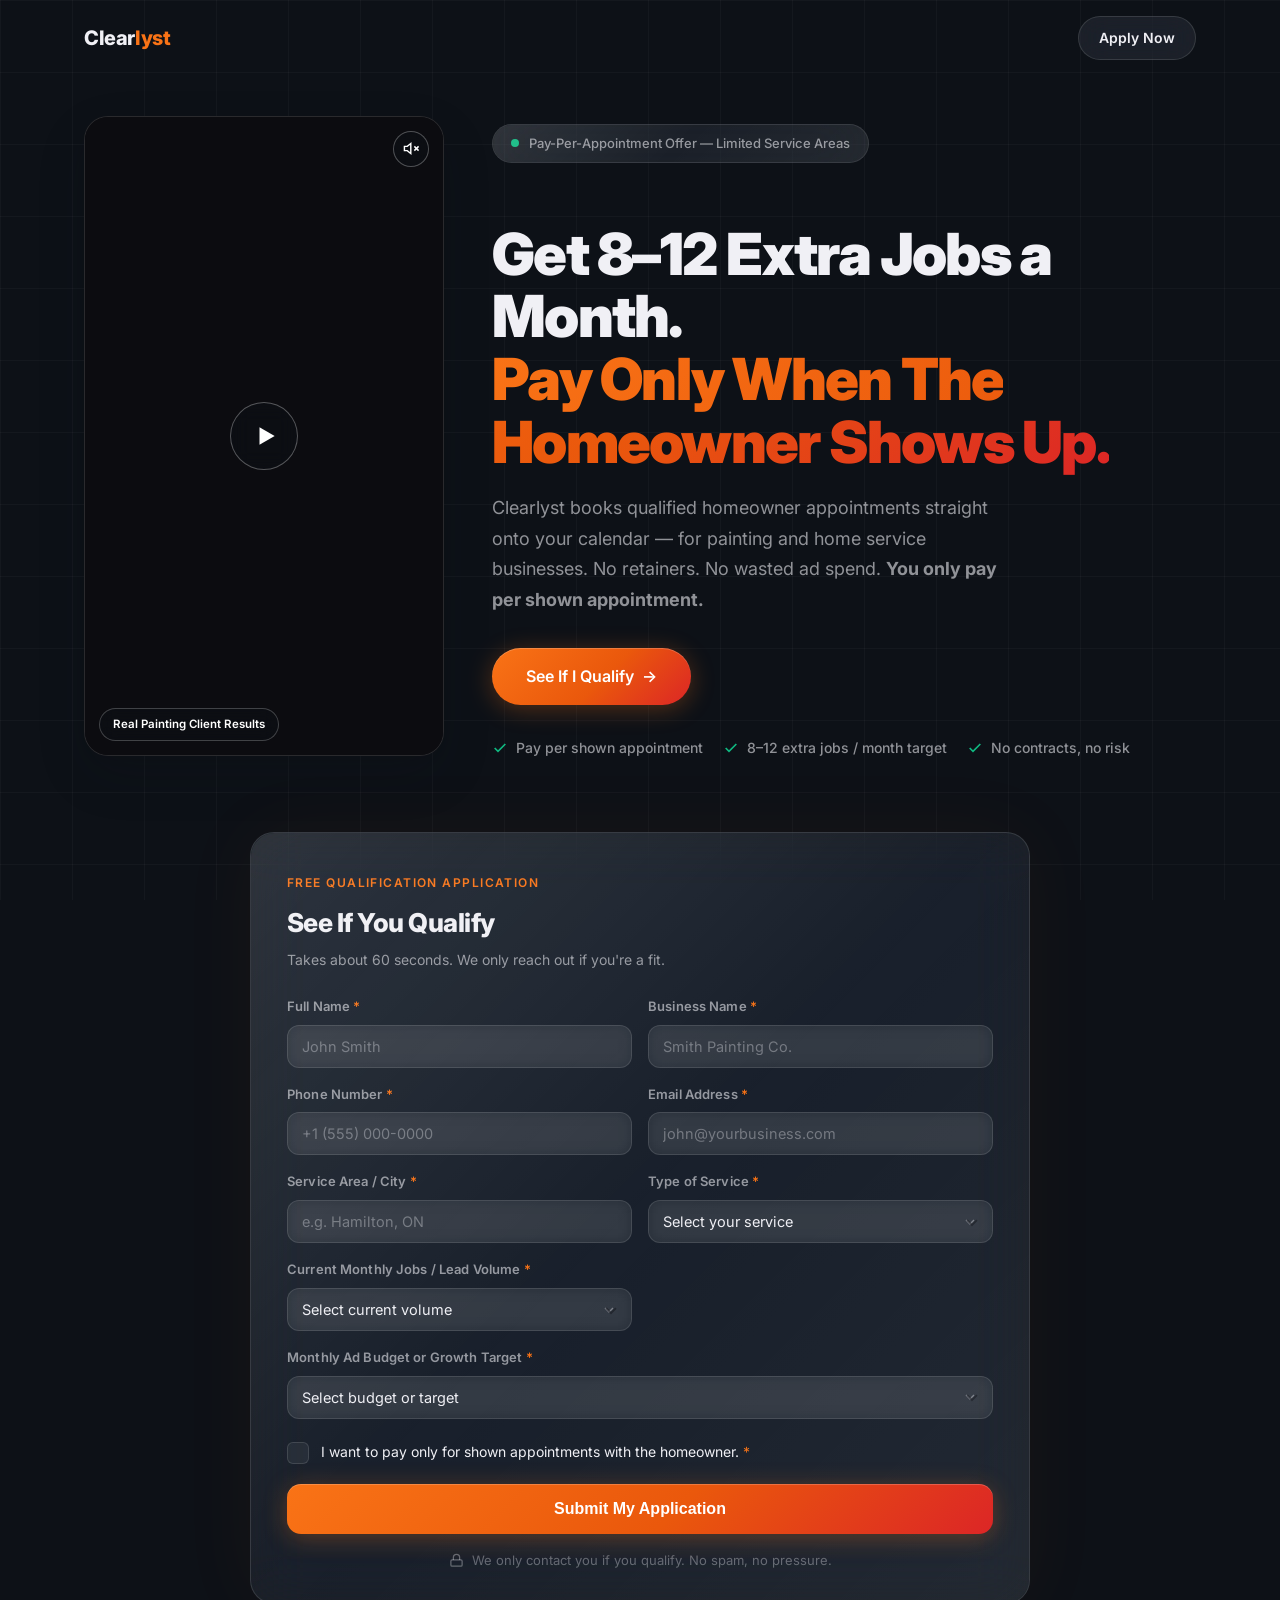
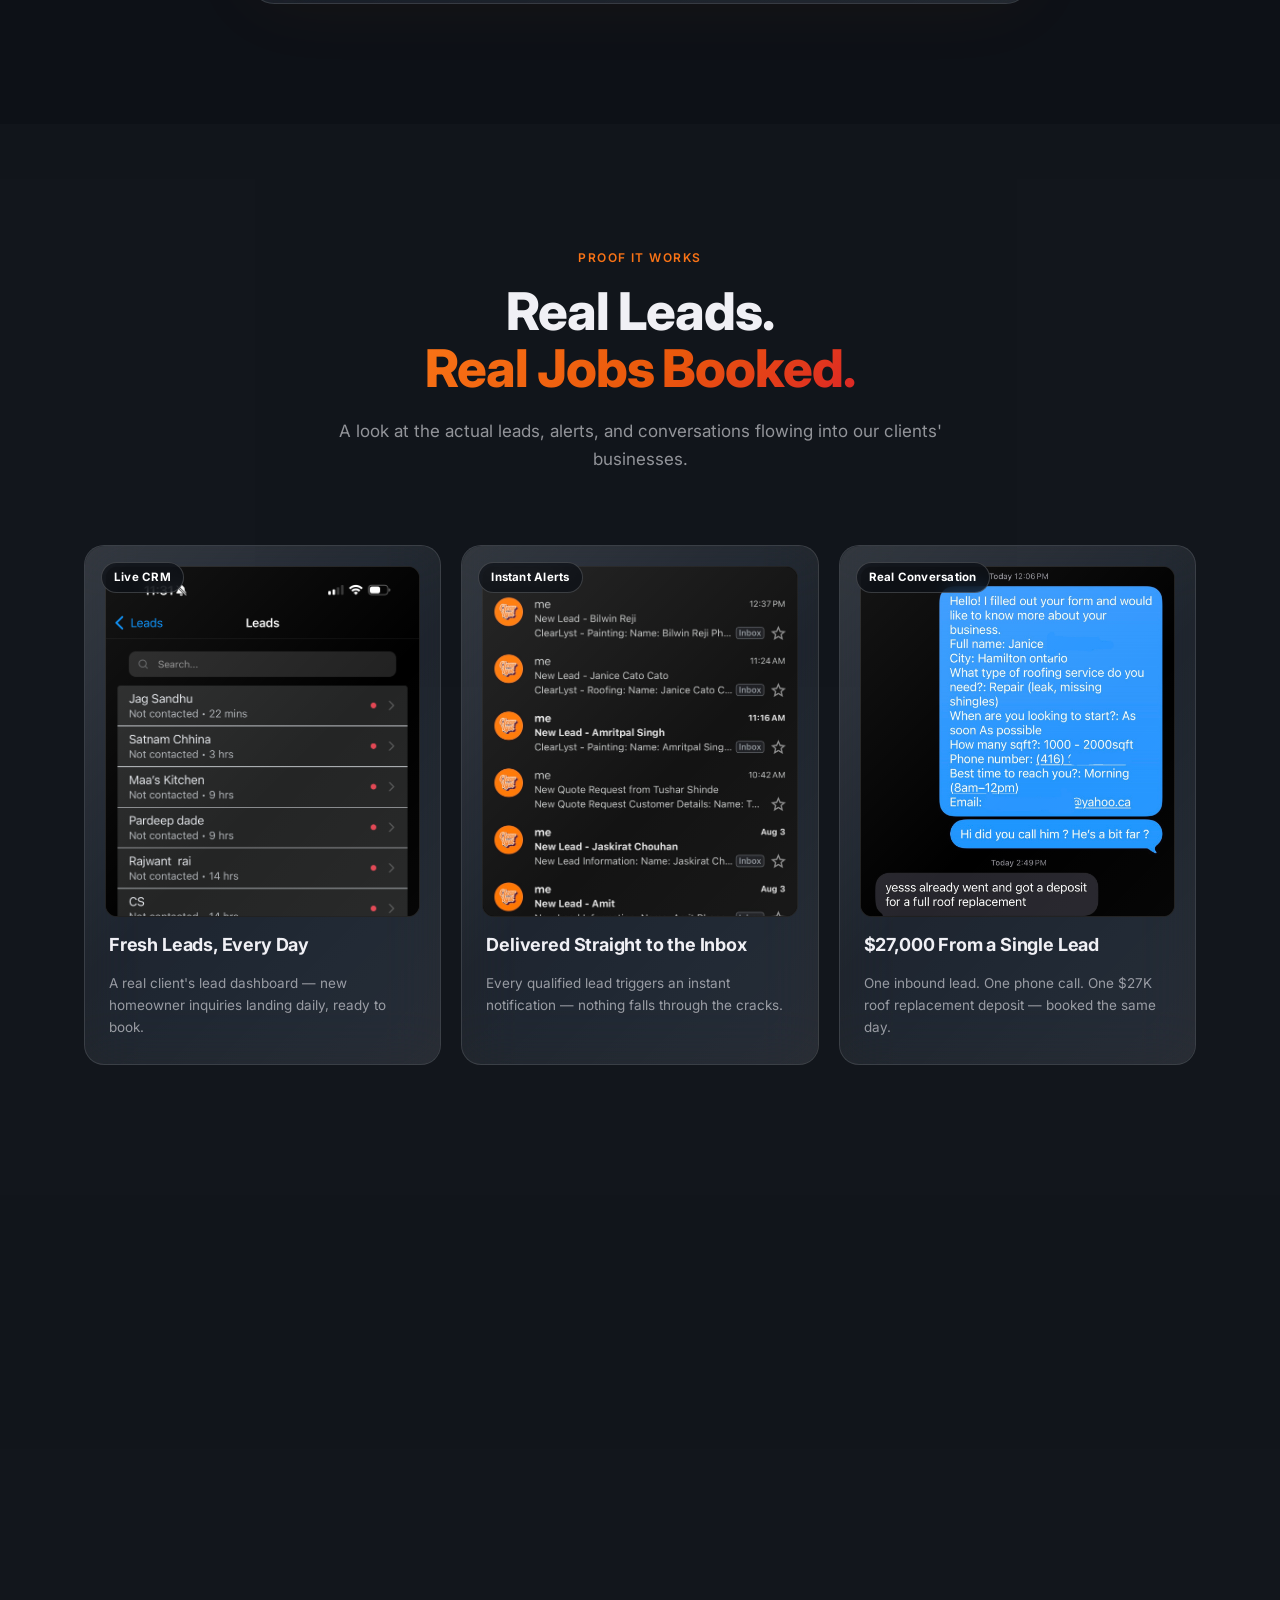
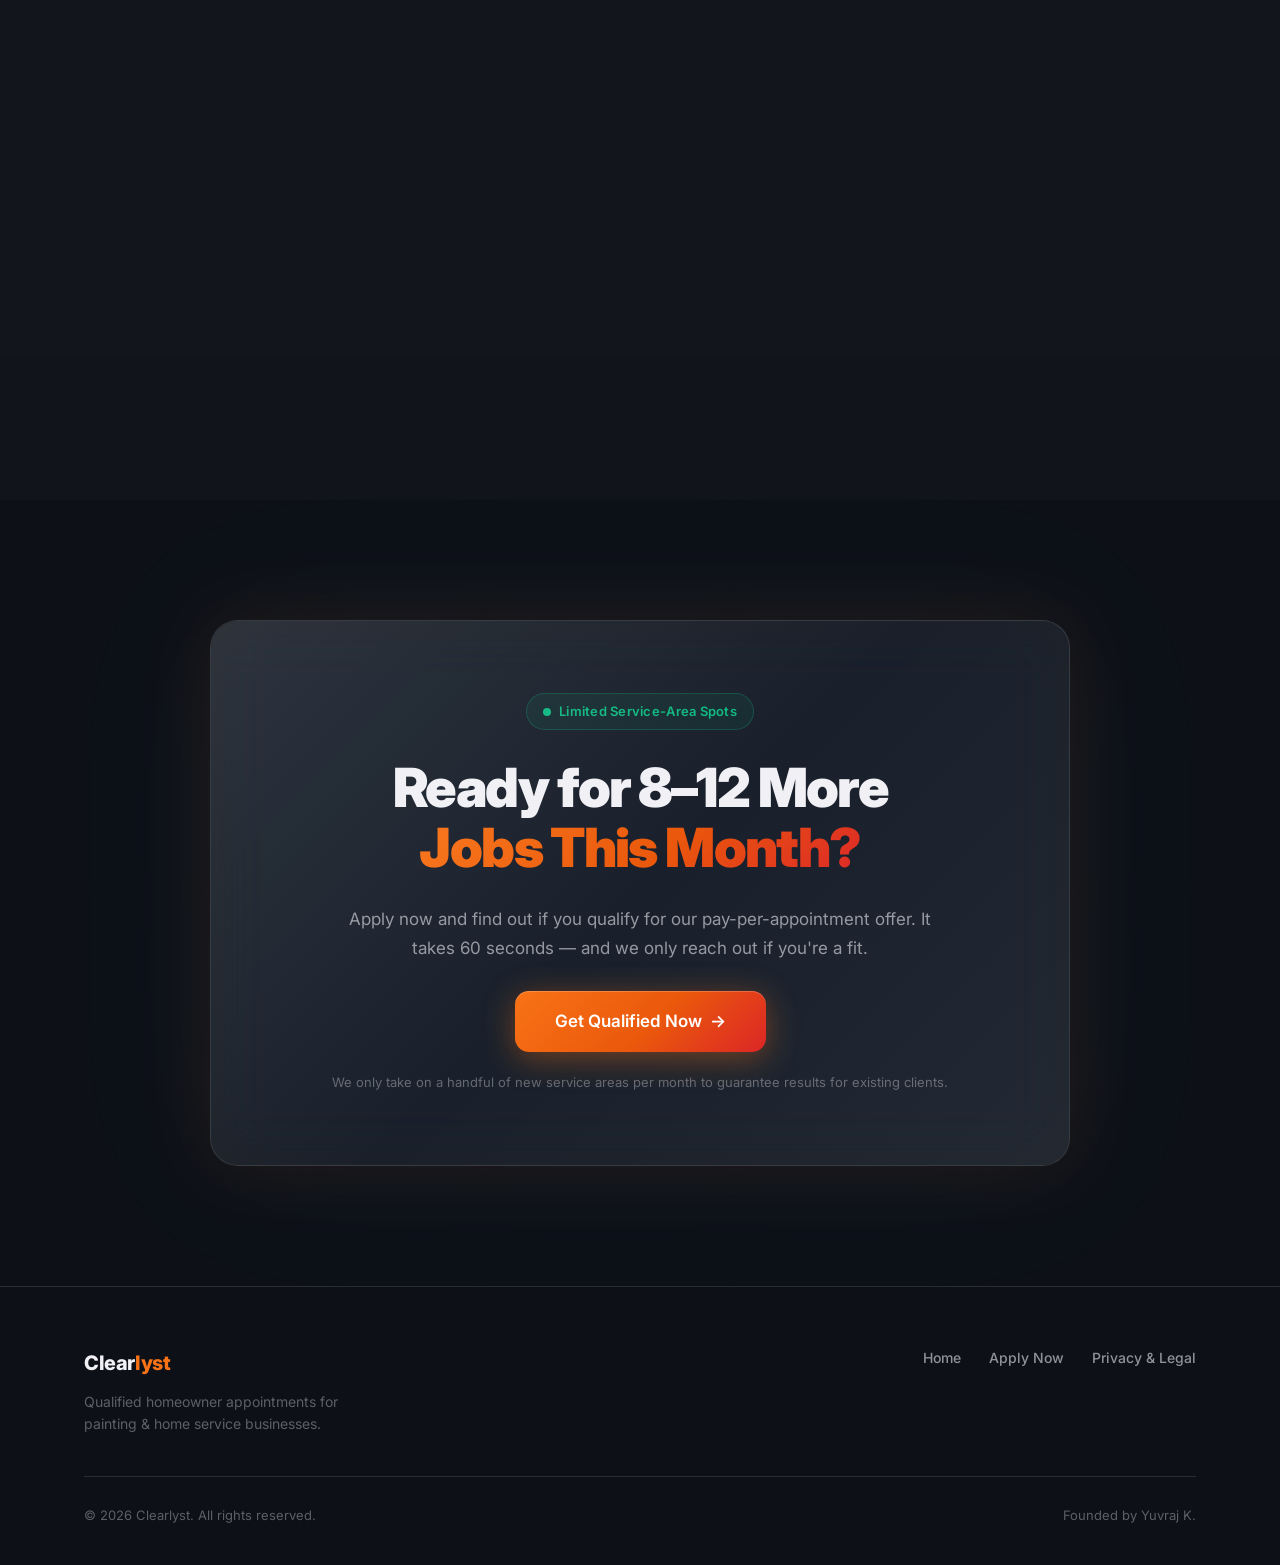
==== commit c3e3784d: "Switch site to dark-only theme, drop ad-creatives carousel, use text wordmark, add founder headshot " ====
--- a/lead-qualification.html
+++ b/lead-qualification.html
@@ -3,6 +3,24 @@
 <head>
   <meta charset="UTF-8" />
   <meta name="viewport" content="width=device-width, initial-scale=1.0" />
+
+  <!-- Meta Pixel Code -->
+  <script>
+  !function(f,b,e,v,n,t,s)
+  {if(f.fbq)return;n=f.fbq=function(){n.callMethod?
+  n.callMethod.apply(n,arguments):n.queue.push(arguments)};
+  if(!f._fbq)f._fbq=n;n.push=n;n.loaded=!0;n.version='2.0';
+  n.queue=[];t=b.createElement(e);t.async=!0;
+  t.src=v;s=b.getElementsByTagName(e)[0];
+  s.parentNode.insertBefore(t,s)}(window, document,'script',
+  'https://connect.facebook.net/en_US/fbevents.js');
+  fbq('init', '2774129046290283');
+  fbq('track', 'PageView');
+  </script>
+  <noscript><img height="1" width="1" style="display:none"
+  src="https://www.facebook.com/tr?id=2774129046290283&ev=PageView&noscript=1"
+  /></noscript>
+  <!-- End Meta Pixel Code -->
 
   <!-- ── Primary SEO ──────────────────────────── -->
   <title>Get 8–12 Extra Jobs a Month | Pay-Per-Appointment Leads for Painters & Home Service Pros — Clearlyst</title>
@@ -30,13 +48,13 @@
   <link rel="preconnect" href="https://fonts.gstatic.com" crossorigin />
   <link href="https://fonts.googleapis.com/css2?family=Inter:wght@300;400;500;600;700;800;900&display=swap" rel="stylesheet" />
 </head>
-<body class="light-theme">
+<body>
 
   <!-- Minimal Header — no nav menu, kept distraction-free on purpose -->
   <header class="lq-header" id="lqHeader">
     <div class="lq-header-inner">
       <a href="index.html" class="logo">
-        <img src="clearlyst-logo.png" alt="Clearlyst" class="logo-img" />
+        Clear<span class="logo-accent">lyst</span>
       </a>
       <a href="#qualifyForm" class="btn btn-nav lq-header-cta">Apply Now</a>
     </div>
@@ -298,7 +316,7 @@
       <div class="footer-inner">
         <div class="footer-brand">
           <a href="index.html" class="logo">
-            <img src="clearlyst-logo.png" alt="Clearlyst" class="logo-img" />
+            Clear<span class="logo-accent">lyst</span>
           </a>
           <p>Qualified homeowner appointments for painting &amp; home service businesses.</p>
         </div>
--- a/styles.css
+++ b/styles.css
@@ -46,6 +46,7 @@
   color: var(--text);
   line-height: 1.6;
   overflow-x: hidden;
+  transition: background-color 0.4s var(--ease-out), color 0.4s var(--ease-out);
 }
 
 body::before {
@@ -270,6 +271,20 @@
 .btn-ghost .arrow { transition: transform 0.3s var(--spring); }
 .btn-ghost:hover .arrow { transform: translateX(4px); }
 
+.btn-text-link {
+  display: inline-flex;
+  align-items: center;
+  gap: 8px;
+  padding: 15px 6px;
+  font-size: 16px;
+  font-weight: 600;
+  color: var(--text-sub);
+  transition: color 0.25s var(--ease-out);
+}
+.btn-text-link:hover { color: var(--text); }
+.btn-text-link .arrow { transition: transform 0.3s var(--spring); }
+.btn-text-link:hover .arrow { transform: translateX(4px); }
+
 .btn-nav {
   background: var(--glass);
   backdrop-filter: var(--blur-sm);
@@ -283,6 +298,7 @@
   background: var(--glass-hover);
   border-color: var(--glass-high);
 }
+
 
 
 /* ── Navigation ── */
@@ -319,15 +335,13 @@
   display: flex;
   align-items: center;
   flex-shrink: 0;
-}
-
-.logo-img {
-  height: 32px;
-  width: auto;
-  display: block;
-  border-radius: 6px;
-  box-shadow: 0 1px 4px rgba(0,0,0,0.18);
-}
+  font-size: 20px;
+  font-weight: 800;
+  letter-spacing: -0.02em;
+  color: var(--text);
+}
+
+.logo-accent { color: var(--accent-1); }
 
 .nav-links {
   display: flex;
@@ -388,7 +402,7 @@
   min-height: 100vh;
   display: flex;
   flex-direction: column;
-  align-items: center;
+  align-items: stretch;
   justify-content: center;
   text-align: center;
   padding: 140px 24px 80px;
@@ -398,7 +412,46 @@
 
 .hero-content {
   max-width: 860px;
-}
+  width: 100%;
+  margin: 0 auto;
+}
+
+.hero-quote {
+  font-family: 'Playfair Display', Georgia, serif;
+  font-style: italic;
+  font-size: clamp(14px, 1.6vw, 16px);
+  color: var(--text-dim);
+  margin-bottom: 24px;
+  display: flex;
+  align-items: center;
+  justify-content: center;
+  gap: 10px;
+  flex-wrap: wrap;
+}
+
+.hero-quote-cite {
+  font-family: 'Inter', system-ui, sans-serif;
+  font-style: normal;
+  font-size: 12px;
+  font-weight: 500;
+  letter-spacing: 0.03em;
+  color: var(--text-dim);
+  opacity: 0.75;
+}
+
+.accent-italic {
+  font-family: 'Playfair Display', Georgia, serif;
+  font-style: italic;
+  font-weight: 600;
+}
+
+.hero-kicker {
+  font-size: 17px;
+  font-weight: 500;
+  color: var(--text-sub);
+  margin-bottom: 14px;
+}
+.hero-kicker strong { color: var(--text); font-weight: 700; }
 
 .hero-badge {
   display: inline-flex;
@@ -799,6 +852,14 @@
   letter-spacing: -0.02em;
   box-shadow: 0 8px 24px rgba(249,115,22,0.35);
   flex-shrink: 0;
+  overflow: hidden;
+}
+
+.about-avatar img {
+  width: 100%;
+  height: 100%;
+  object-fit: cover;
+  display: block;
 }
 
 .about-info h4 {
@@ -1058,92 +1119,6 @@
   line-height: 1.7;
 }
 
-/* Section label */
-.work-label {
-  font-size: 12px;
-  font-weight: 600;
-  letter-spacing: 0.12em;
-  text-transform: uppercase;
-  color: var(--accent-1);
-  margin-bottom: 20px;
-}
-
-/* Video row */
-.work-videos-outer {
-  position: relative;
-}
-
-.work-videos-scroll {
-  display: flex;
-  gap: 20px;
-  overflow-x: auto;
-  overflow-y: hidden;
-  scroll-snap-type: x mandatory;
-  -webkit-overflow-scrolling: touch;
-  scroll-behavior: smooth;
-  overscroll-behavior-x: contain;
-  /* hide scrollbar */
-  scrollbar-width: none;
-  -ms-overflow-style: none;
-}
-.work-videos-scroll::-webkit-scrollbar { display: none; }
-
-.work-video-item {
-  flex: 0 0 calc(33.333% - 14px);
-  aspect-ratio: 9 / 16;
-  max-height: 560px;
-  scroll-snap-align: center;
-  border-radius: var(--radius);
-  overflow: hidden;
-  background: rgba(0,0,0,0.5);
-  border: 1px solid var(--glass-border);
-  flex-shrink: 0;
-}
-
-.work-video-item video {
-  width: 100%;
-  height: 100%;
-  object-fit: cover;
-  display: block;
-  outline: none;
-}
-
-.work-image-item img {
-  width: 100%;
-  height: 100%;
-  object-fit: cover;
-  display: block;
-}
-
-/* Arrow buttons — only shown on mobile */
-.vid-arrow {
-  display: none;
-  position: absolute;
-  top: 50%;
-  transform: translateY(-50%);
-  width: 44px; height: 44px;
-  border-radius: 50%;
-  background: rgba(7, 7, 26, 0.82);
-  backdrop-filter: blur(14px);
-  -webkit-backdrop-filter: blur(14px);
-  border: 1px solid var(--glass-border);
-  color: var(--text);
-  cursor: pointer;
-  align-items: center;
-  justify-content: center;
-  z-index: 5;
-  transition: all 0.25s var(--ease-out);
-}
-.vid-arrow:hover {
-  background: rgba(249, 115, 22,0.22);
-  border-color: rgba(249, 115, 22,0.55);
-  box-shadow: 0 4px 20px rgba(249,115,22,0.3);
-}
-.vid-arrow svg { width: 20px; height: 20px; pointer-events: none; }
-.vid-arrow--prev { left: 8px; }
-.vid-arrow--next { right: 8px; }
-
-
 /* ── Nav trial highlight ── */
 .nav-trial-link {
   color: var(--accent-3) !important;
@@ -1281,11 +1256,6 @@
   .section { padding: 80px 0; }
   .about-grid { gap: 40px; }
 
-  .work-video-item { flex: 0 0 72vw; max-height: none; }
-  .vid-arrow { display: flex; }
-  /* Push scroll content inward so arrows don't overlap first/last card */
-  .work-videos-scroll { padding: 0 56px; gap: 16px; }
-
   .cpl-callout { flex-direction: column; gap: 24px; padding: 32px 28px; text-align: center; }
   .cpl-divider { width: 60px; height: 1px; }
 
@@ -1322,63 +1292,6 @@
 }
 
 
-/* ═════════════════════════════════════════════
-   Light Theme Override
-   (applied via class="light-theme" on <body> —
-   the dark theme above stays the default)
-═════════════════════════════════════════════ */
-body.light-theme {
-  --bg:            #ffffff;
-  --bg-alt:        #f6f7f9;
-  --glass:         rgba(17,20,28,0.035);
-  --glass-hover:   rgba(17,20,28,0.055);
-  --glass-border:  rgba(17,20,28,0.10);
-  --glass-high:    rgba(17,20,28,0.18);
-  --text:          #12141a;
-  --text-sub:      rgba(18,20,26,0.62);
-  --text-dim:      rgba(18,20,26,0.42);
-}
-body.light-theme::before { content: none; }
-.light-theme .bg-canvas { display: none; }
-.light-theme .orb { display: none; opacity: 0; }
-
-.light-theme .glass {
-  backdrop-filter: none;
-  -webkit-backdrop-filter: none;
-  box-shadow: 0 1px 2px rgba(17,20,28,0.04), 0 10px 30px rgba(17,20,28,0.05);
-}
-.light-theme .glass::before { display: none; }
-.light-theme .glass:hover {
-  box-shadow: 0 4px 14px rgba(17,20,28,0.06), 0 16px 40px rgba(17,20,28,0.08);
-}
-
-.light-theme .section-alt { background: var(--bg-alt); }
-.light-theme .tag { background: rgba(17,20,28,0.05); }
-
-.light-theme .nav.scrolled,
-.light-theme .lq-header.scrolled {
-  background: rgba(255,255,255,0.85);
-}
-.light-theme .nav-mobile { background: rgba(255,255,255,0.94); }
-
-/* Icon buttons that always sit on top of dark video/image media —
-   keep their icon white regardless of page theme. */
-.light-theme .vid-arrow { color: #fff; }
-
-.light-theme .form-group input,
-.light-theme .form-group select {
-  background: #f4f5f7;
-  border-color: rgba(17,20,28,0.12);
-}
-.light-theme .form-group input:focus,
-.light-theme .form-group select:focus {
-  background: rgba(249,115,22,0.06);
-}
-.light-theme .form-group select option { background: #fff; color: #12141a; }
-
-/* Dropdown arrow — a real element instead of a <select> background-image,
-   which several mobile browsers render unreliably (tiled/misplaced). */
-.light-theme .form-group select { background-image: none; }
 .select-wrap { position: relative; min-width: 0; max-width: 100%; }
 .select-wrap select { padding-right: 40px; max-width: 100%; }
 .select-wrap::after {
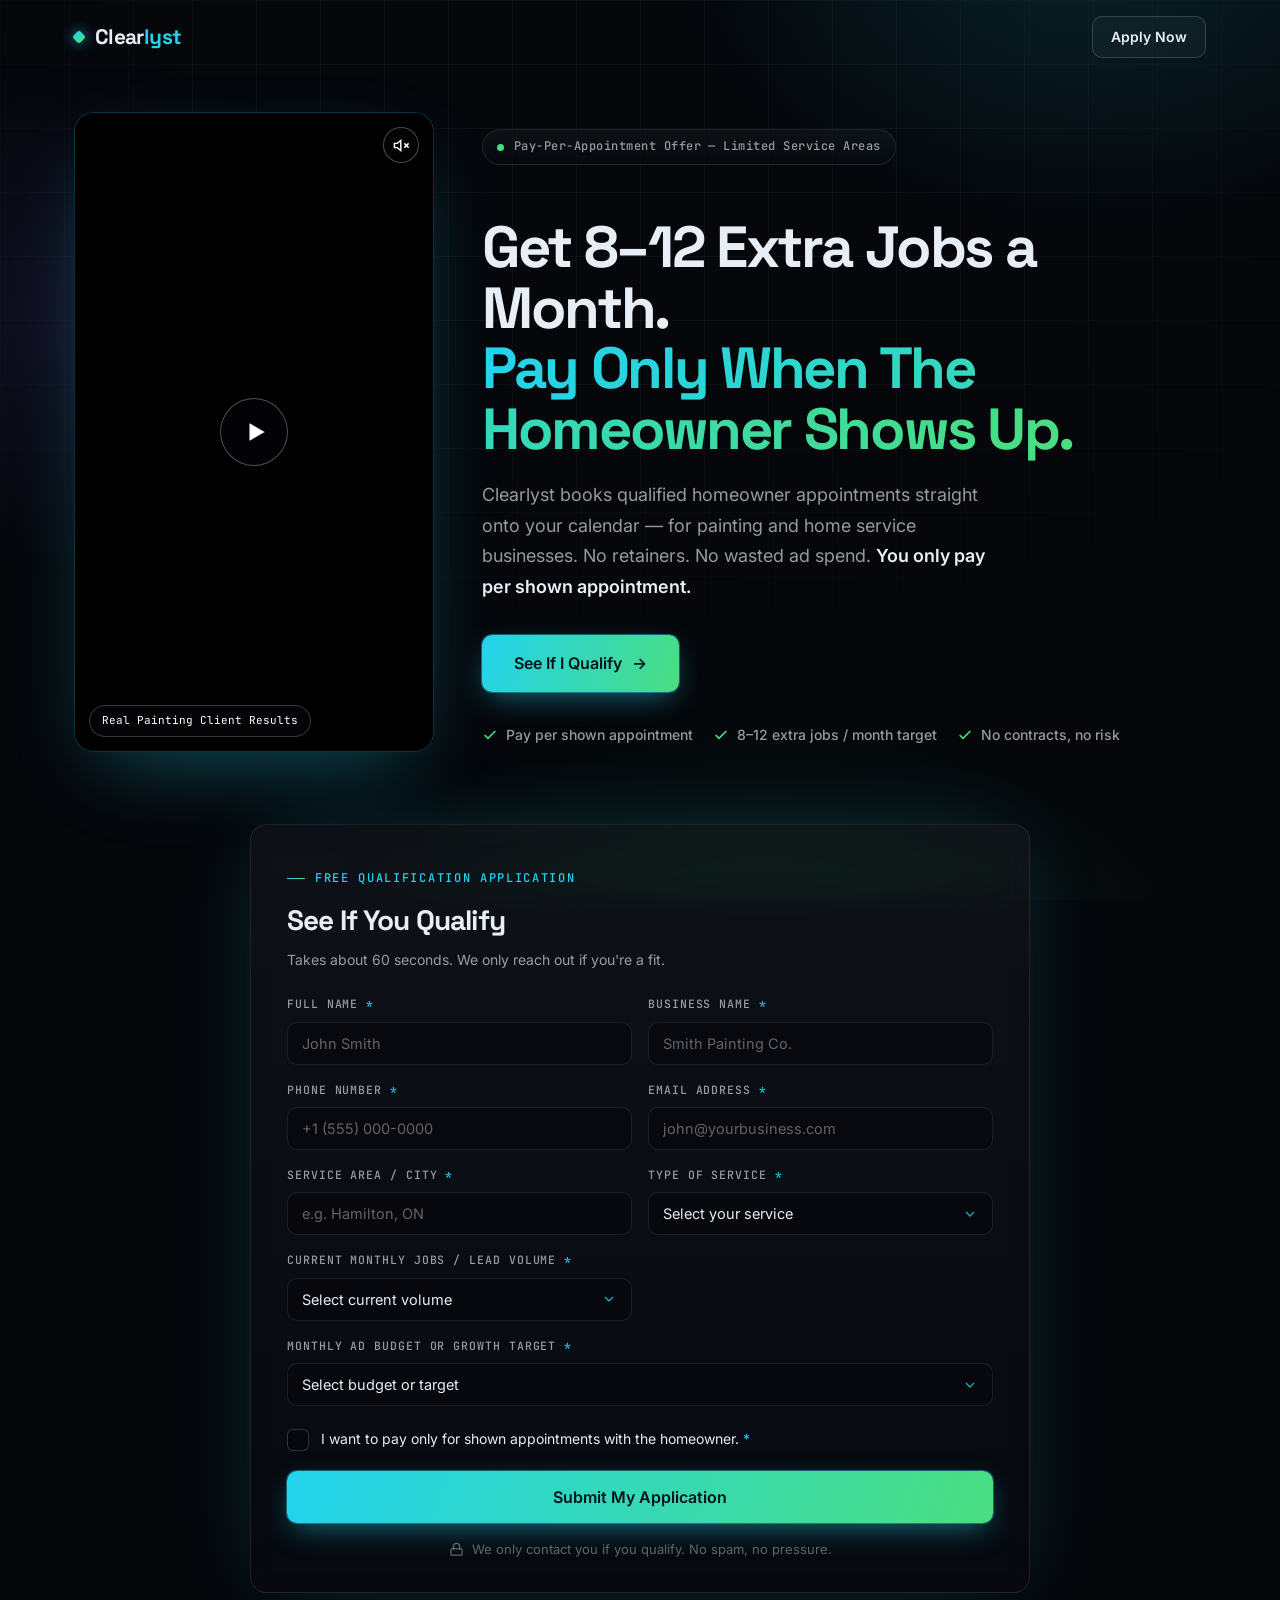
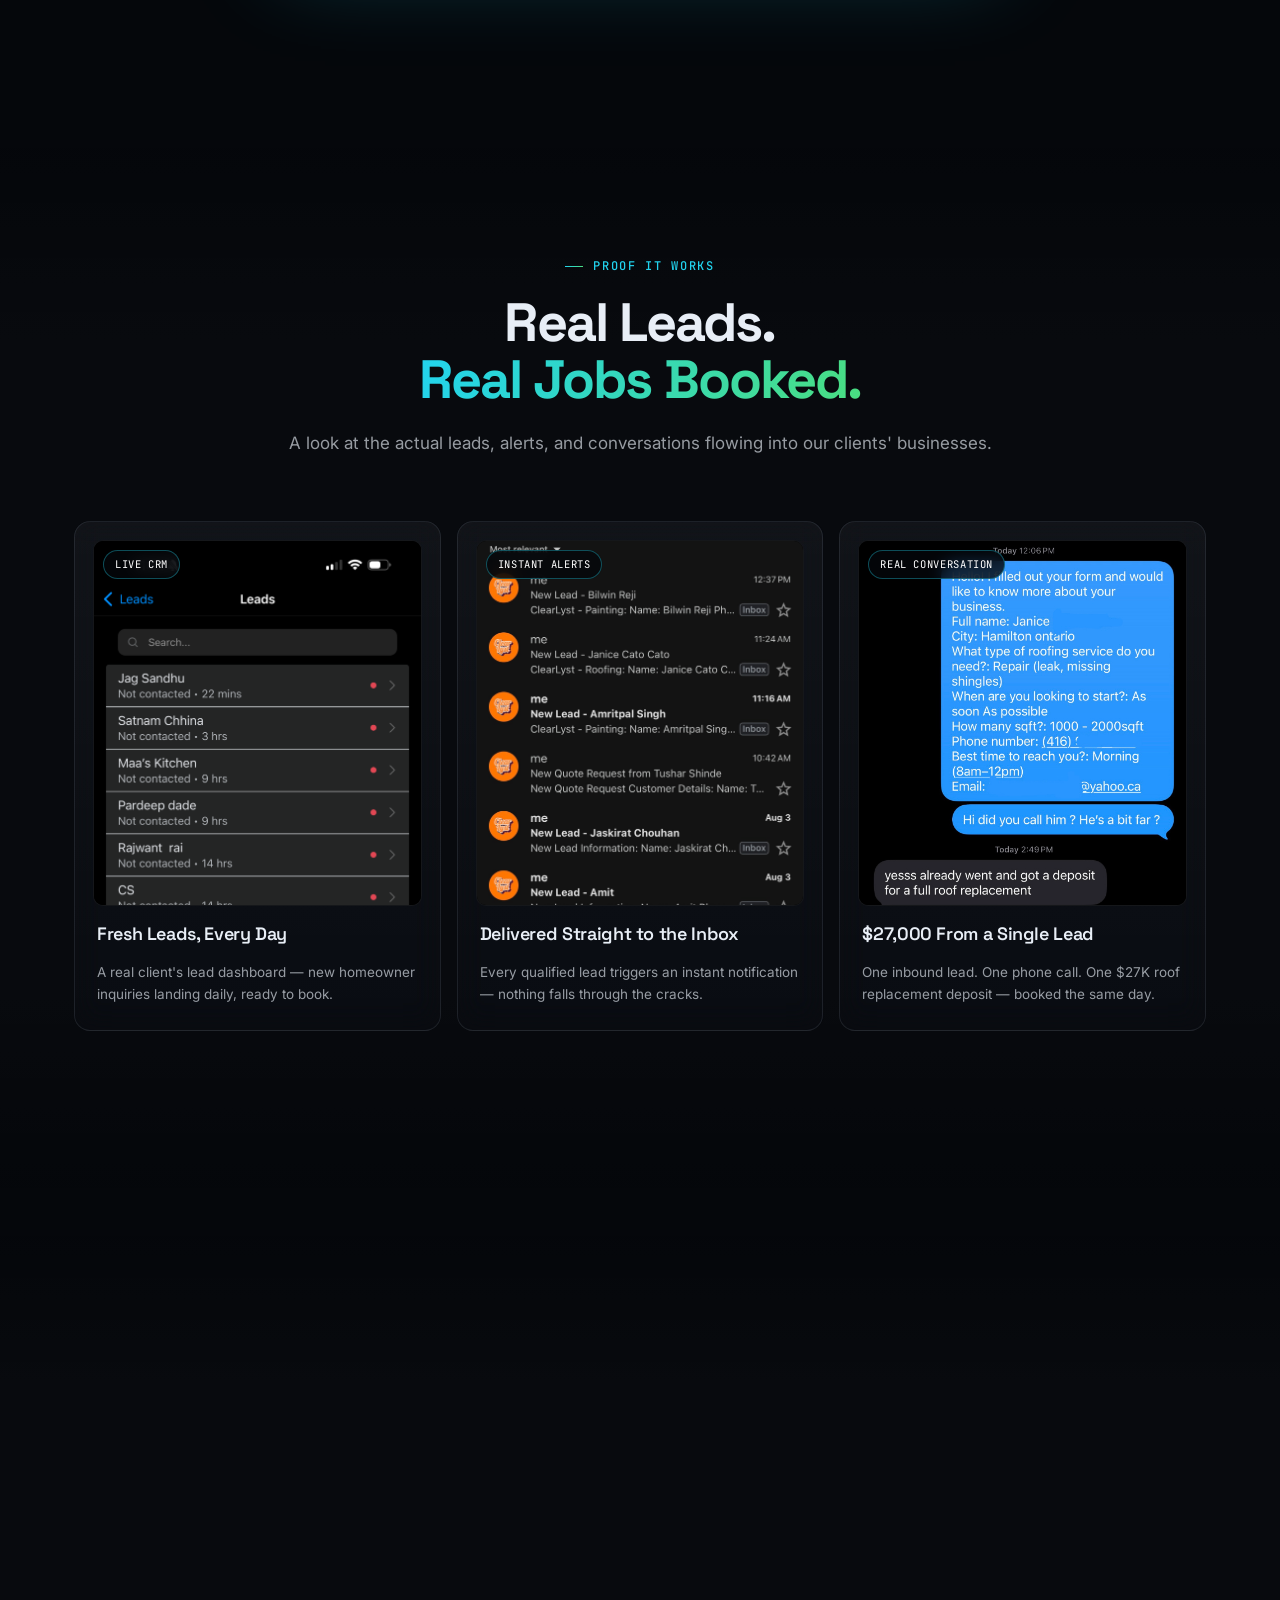
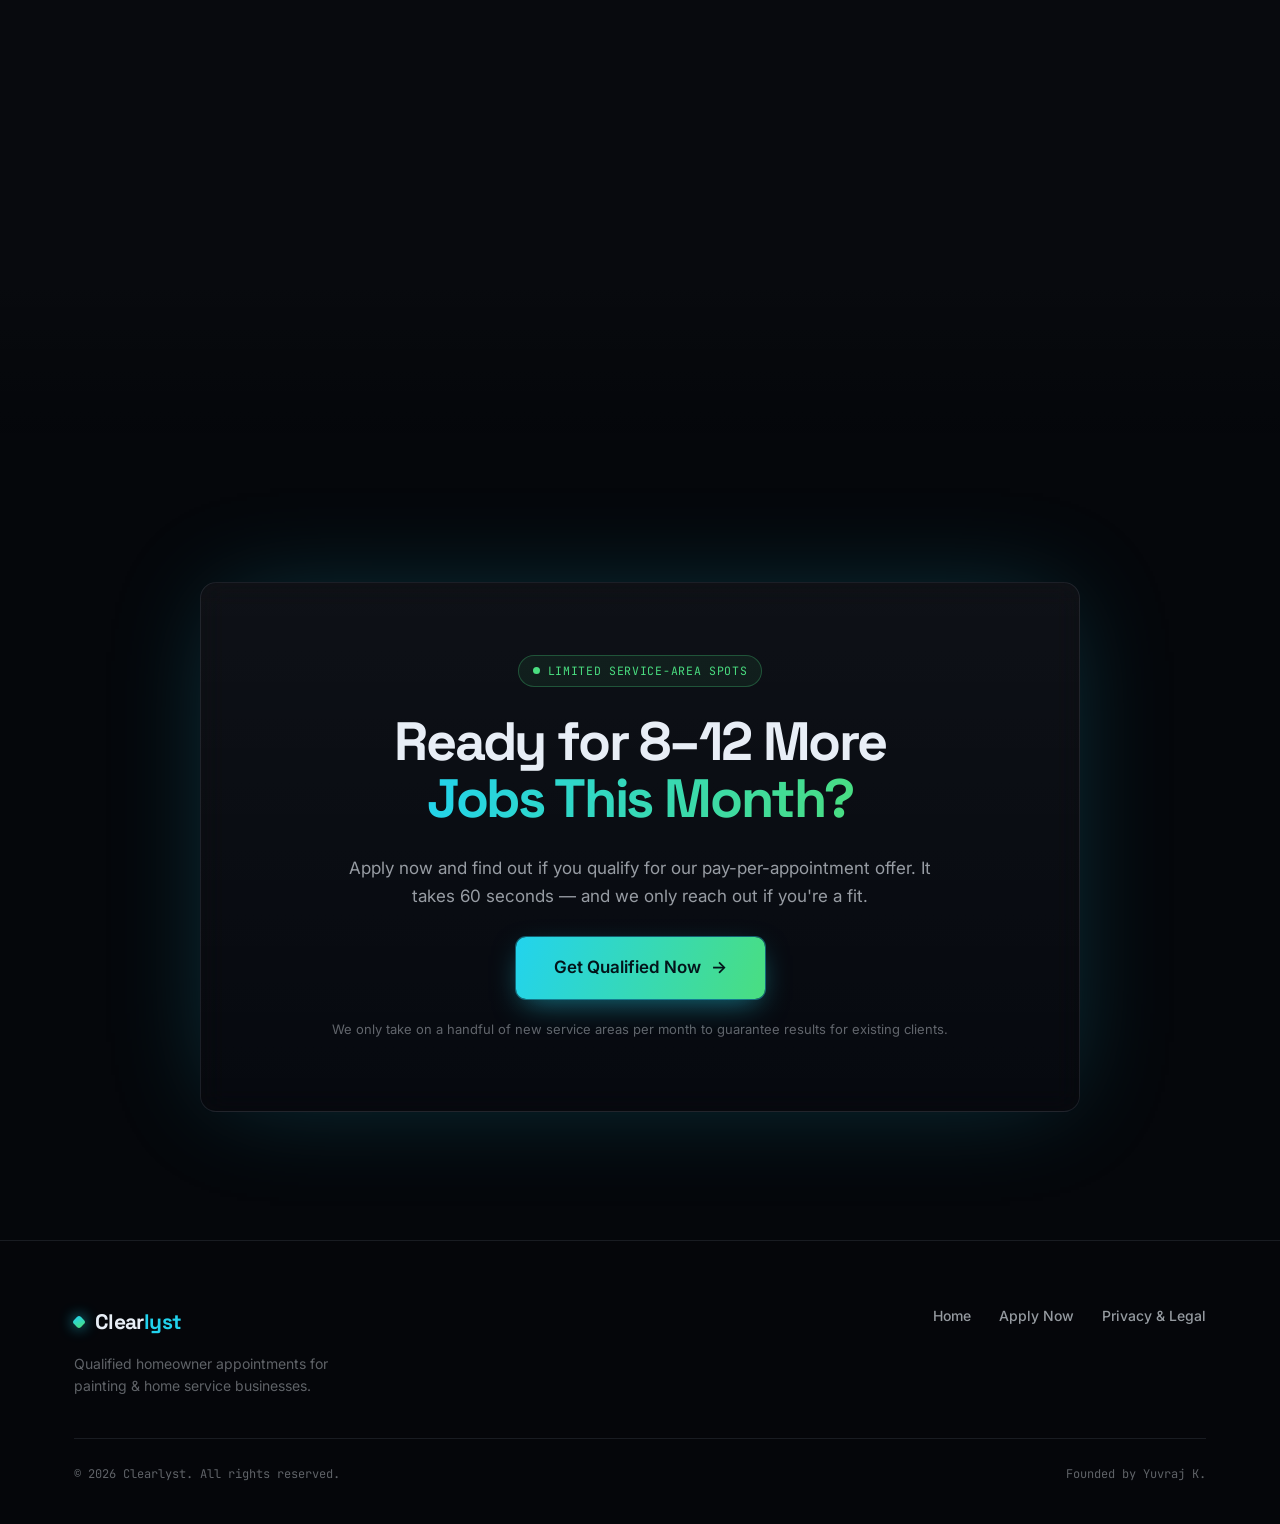
==== commit 7b954cd1: "Reposition site as growth consulting with tech-modern redesign Replace marketing-agency framing with" ====
--- a/lead-qualification.html
+++ b/lead-qualification.html
@@ -46,7 +46,7 @@
   <link rel="stylesheet" href="styles.css" />
   <link rel="preconnect" href="https://fonts.googleapis.com" />
   <link rel="preconnect" href="https://fonts.gstatic.com" crossorigin />
-  <link href="https://fonts.googleapis.com/css2?family=Inter:wght@300;400;500;600;700;800;900&display=swap" rel="stylesheet" />
+  <link href="https://fonts.googleapis.com/css2?family=Inter:wght@400;500;600;700&family=JetBrains+Mono:wght@400;500;600&family=Space+Grotesk:wght@500;600;700&display=swap" rel="stylesheet" />
 </head>
 <body>
 
--- a/styles.css
+++ b/styles.css
@@ -1,36 +1,41 @@
 /* ─────────────────────────────────────────────
    Clearlyst — styles.css
-   Apple Liquid Glass UI · Dark Theme
+   Tech / growth theme · dark only
 ───────────────────────────────────────────── */
 
-/* ── Reset & Base ── */
 *, *::before, *::after { box-sizing: border-box; margin: 0; padding: 0; }
 
 :root {
-  --bg:            #0d1117;
-  --bg-alt:        #111827;
-  --glass:         rgba(255, 255, 255, 0.065);
-  --glass-hover:   rgba(255, 255, 255, 0.1);
-  --glass-border:  rgba(255, 255, 255, 0.12);
-  --glass-high:    rgba(255, 255, 255, 0.22);
-  --blur:          blur(28px) saturate(200%);
-  --blur-sm:       blur(16px) saturate(180%);
-
-  --accent-1:  #f97316;
-  --accent-2:  #3b82f6;
-  --accent-3:  #10b981;
-  --grad:      linear-gradient(135deg, #f97316 0%, #ea580c 55%, #dc2626 100%);
-
-  --text:      #f0f0f5;
-  --text-sub:  rgba(240, 240, 245, 0.58);
-  --text-dim:  rgba(240, 240, 245, 0.35);
-
-  --radius:    20px;
-  --radius-sm: 12px;
-  --radius-xs: 8px;
+  --bg:          #05070b;
+  --bg-2:        #080c13;
+  --surface:     rgba(255, 255, 255, 0.028);
+  --surface-2:   rgba(255, 255, 255, 0.055);
+  --line:        rgba(148, 163, 184, 0.14);
+  --line-2:      rgba(148, 163, 184, 0.28);
+
+  --cyan:        #22d3ee;
+  --green:       #4ade80;
+  --violet:      #8b5cf6;
+  --accent-1:    var(--cyan);
+  --accent-2:    var(--violet);
+  --accent-3:    var(--green);
+  --grad:        linear-gradient(110deg, #22d3ee 0%, #4ade80 100%);
+  --grad-soft:   linear-gradient(110deg, rgba(34,211,238,0.14), rgba(74,222,128,0.14));
+
+  --text:        #e8eef6;
+  --text-sub:    rgba(232, 238, 246, 0.64);
+  --text-dim:    rgba(232, 238, 246, 0.4);
+  --on-accent:   #03141a;
+
+  --font-body:    'Inter', system-ui, -apple-system, sans-serif;
+  --font-display: 'Space Grotesk', 'Inter', system-ui, sans-serif;
+  --font-mono:    'JetBrains Mono', ui-monospace, SFMono-Regular, Menlo, monospace;
+
+  --radius:    16px;
+  --radius-sm: 10px;
+  --radius-xs: 6px;
 
   --ease-out:  cubic-bezier(0.22, 1, 0.36, 1);
-  --ease-in:   cubic-bezier(0.64, 0, 0.78, 0);
   --spring:    cubic-bezier(0.34, 1.56, 0.64, 1);
 }
 
@@ -41,14 +46,14 @@
 }
 
 body {
-  font-family: 'Inter', system-ui, -apple-system, sans-serif;
+  font-family: var(--font-body);
   background: var(--bg);
   color: var(--text);
   line-height: 1.6;
   overflow-x: hidden;
-  transition: background-color 0.4s var(--ease-out), color 0.4s var(--ease-out);
-}
-
+}
+
+/* Blueprint grid, faded toward the edges */
 body::before {
   content: '';
   position: fixed;
@@ -56,23 +61,41 @@
   z-index: 0;
   pointer-events: none;
   background-image:
-    linear-gradient(rgba(255,255,255,0.03) 1px, transparent 1px),
-    linear-gradient(90deg, rgba(255,255,255,0.03) 1px, transparent 1px);
-  background-size: 72px 72px;
+    linear-gradient(rgba(148,163,184,0.06) 1px, transparent 1px),
+    linear-gradient(90deg, rgba(148,163,184,0.06) 1px, transparent 1px);
+  background-size: 64px 64px;
+  -webkit-mask-image: radial-gradient(ellipse 90% 70% at 50% 20%, #000 30%, transparent 85%);
+          mask-image: radial-gradient(ellipse 90% 70% at 50% 20%, #000 30%, transparent 85%);
+}
+
+/* Ambient glows */
+body::after {
+  content: '';
+  position: fixed;
+  inset: 0;
+  z-index: 0;
+  pointer-events: none;
+  background:
+    radial-gradient(600px 400px at 85% -5%, rgba(34,211,238,0.13), transparent 70%),
+    radial-gradient(500px 380px at 5% 35%, rgba(139,92,246,0.09), transparent 70%),
+    radial-gradient(700px 420px at 60% 110%, rgba(74,222,128,0.08), transparent 70%);
 }
 
 a { text-decoration: none; color: inherit; }
 ul { list-style: none; }
 img { max-width: 100%; display: block; }
-
-
-/* ── Scrollbar ── */
-::-webkit-scrollbar { width: 4px; }
-::-webkit-scrollbar-track { background: transparent; }
-::-webkit-scrollbar-thumb { background: rgba(255,255,255,0.15); border-radius: 99px; }
-
-
-/* ── Background Orbs ── */
+strong { color: var(--text); font-weight: 600; }
+
+::selection { background: rgba(34,211,238,0.3); color: #fff; }
+
+::-webkit-scrollbar { width: 6px; }
+::-webkit-scrollbar-track { background: var(--bg); }
+::-webkit-scrollbar-thumb { background: rgba(34,211,238,0.25); border-radius: 99px; }
+
+:focus-visible { outline: 2px solid var(--cyan); outline-offset: 3px; border-radius: 4px; }
+
+
+/* ── Animated network background ── */
 .bg-canvas {
   position: fixed;
   inset: 0;
@@ -80,146 +103,101 @@
   pointer-events: none;
   overflow: hidden;
 }
-
-.orb {
-  position: absolute;
-  border-radius: 50%;
-  filter: blur(90px);
-  opacity: 0;
-  animation: orbFloat 0.8s var(--ease-out) forwards;
-}
-
-.orb-1 {
-  width: 700px; height: 700px;
-  top: -200px; left: -150px;
-  background: radial-gradient(circle, rgba(249,115,22,0.16) 0%, transparent 70%);
-  animation-delay: 0s;
-  animation: orbFloat 0.8s var(--ease-out) forwards, orb1Move 25s ease-in-out 0.8s infinite;
-}
-.orb-2 {
-  width: 600px; height: 600px;
-  top: 30%; right: -100px;
-  background: radial-gradient(circle, rgba(59,130,246,0.14) 0%, transparent 70%);
-  animation-delay: 0.15s;
-  animation: orbFloat 0.8s var(--ease-out) 0.15s forwards, orb2Move 30s ease-in-out 0.95s infinite;
-}
-.orb-3 {
-  width: 500px; height: 500px;
-  bottom: 10%; left: 20%;
-  background: radial-gradient(circle, rgba(245,158,11,0.1) 0%, transparent 70%);
-  animation-delay: 0.3s;
-  animation: orbFloat 0.8s var(--ease-out) 0.3s forwards, orb3Move 20s ease-in-out 1.1s infinite;
-}
-.orb-4 {
-  width: 400px; height: 400px;
-  top: 60%; right: 25%;
-  background: radial-gradient(circle, rgba(249,115,22,0.08) 0%, transparent 70%);
-  animation-delay: 0.45s;
-  animation: orbFloat 0.8s var(--ease-out) 0.45s forwards, orb4Move 35s ease-in-out 1.25s infinite;
-}
-
-@keyframes orbFloat {
-  from { opacity: 0; transform: scale(0.8); }
-  to   { opacity: 1; transform: scale(1); }
-}
-@keyframes orb1Move {
-  0%,100% { transform: translate(0,0) scale(1); }
-  33%     { transform: translate(40px,-60px) scale(1.08); }
-  66%     { transform: translate(-30px, 30px) scale(0.95); }
-}
-@keyframes orb2Move {
-  0%,100% { transform: translate(0,0) scale(1); }
-  40%     { transform: translate(-50px, 40px) scale(1.1); }
-  70%     { transform: translate(20px,-30px) scale(0.92); }
-}
-@keyframes orb3Move {
-  0%,100% { transform: translate(0,0) scale(1); }
-  50%     { transform: translate(60px,-40px) scale(1.06); }
-}
-@keyframes orb4Move {
-  0%,100% { transform: translate(0,0) scale(1); }
-  45%     { transform: translate(-40px, 50px) scale(1.12); }
-}
-
-
-/* ── Glass Utility ── */
+.bg-canvas canvas { width: 100%; height: 100%; display: block; }
+
+
+/* ── Card surface ── */
 .glass {
+  --mx: 50%;
+  --my: 50%;
   position: relative;
-  background: var(--glass);
-  backdrop-filter: var(--blur);
-  -webkit-backdrop-filter: var(--blur);
-  border: 1px solid var(--glass-border);
+  background: linear-gradient(180deg, rgba(255,255,255,0.045), rgba(255,255,255,0.012));
+  backdrop-filter: blur(14px) saturate(140%);
+  -webkit-backdrop-filter: blur(14px) saturate(140%);
+  border: 1px solid var(--line);
   border-radius: var(--radius);
-  overflow: hidden;
-  transition: background 0.35s var(--ease-out), border-color 0.35s var(--ease-out), transform 0.35s var(--ease-out), box-shadow 0.35s var(--ease-out);
-}
-
+  transition: border-color 0.35s var(--ease-out), transform 0.45s var(--ease-out), box-shadow 0.45s var(--ease-out), background 0.35s var(--ease-out);
+}
+
+/* Cursor-following border light */
 .glass::before {
   content: '';
   position: absolute;
   inset: 0;
-  background: linear-gradient(
-    135deg,
-    rgba(255,255,255,0.09) 0%,
-    rgba(255,255,255,0) 50%,
-    rgba(255,255,255,0.04) 100%
-  );
   border-radius: inherit;
+  padding: 1px;
+  background: radial-gradient(260px circle at var(--mx) var(--my), rgba(34,211,238,0.75), rgba(74,222,128,0.35) 40%, transparent 70%);
+  -webkit-mask: linear-gradient(#000 0 0) content-box, linear-gradient(#000 0 0);
+  -webkit-mask-composite: xor;
+          mask-composite: exclude;
+  opacity: 0;
+  transition: opacity 0.35s var(--ease-out);
   pointer-events: none;
-  z-index: 1;
 }
 
 .glass:hover {
-  background: var(--glass-hover);
-  border-color: var(--glass-high);
-  box-shadow: 0 8px 40px rgba(0,0,0,0.35), 0 1px 0 rgba(255,255,255,0.12) inset;
-}
+  border-color: var(--line-2);
+  background:
+    radial-gradient(420px circle at var(--mx) var(--my), rgba(34,211,238,0.07), transparent 55%),
+    linear-gradient(180deg, rgba(255,255,255,0.05), rgba(255,255,255,0.015));
+  box-shadow: 0 20px 60px -20px rgba(0,0,0,0.7);
+}
+.glass:hover::before { opacity: 1; }
 
 
 /* ── Layout ── */
 .container {
-  max-width: 1160px;
+  max-width: 1180px;
   margin: 0 auto;
   padding: 0 24px;
   position: relative;
   z-index: 2;
 }
 
-.section { padding: 120px 0; }
-.section-alt { background: rgba(255,255,255,0.018); }
+.section { padding: 128px 0; position: relative; z-index: 2; }
+.section-alt { background: linear-gradient(180deg, transparent, rgba(255,255,255,0.015) 20%, rgba(255,255,255,0.015) 80%, transparent); }
 
 .section-header {
   text-align: center;
-  max-width: 700px;
-  margin: 0 auto 72px;
-}
+  max-width: 720px;
+  margin: 0 auto 64px;
+}
+.section-header.left { text-align: left; margin-left: 0; }
 
 .section-tag {
-  display: inline-block;
+  display: inline-flex;
+  align-items: center;
+  gap: 10px;
+  font-family: var(--font-mono);
   font-size: 12px;
-  font-weight: 600;
-  letter-spacing: 0.12em;
+  font-weight: 500;
+  letter-spacing: 0.14em;
   text-transform: uppercase;
-  color: var(--accent-1);
-  margin-bottom: 16px;
+  color: var(--cyan);
+  margin-bottom: 18px;
+}
+.section-tag::before {
+  content: '';
+  width: 18px;
+  height: 1px;
+  background: var(--grad);
 }
 
 .section-title {
-  font-size: clamp(32px, 5vw, 52px);
-  font-weight: 800;
-  line-height: 1.1;
-  letter-spacing: -0.02em;
+  font-family: var(--font-display);
+  font-size: clamp(32px, 5vw, 54px);
+  font-weight: 700;
+  line-height: 1.06;
+  letter-spacing: -0.035em;
   margin-bottom: 20px;
 }
 
 .section-sub {
   font-size: 17px;
   color: var(--text-sub);
-  line-height: 1.65;
-}
-
-
-/* ── Gradient Text ── */
+  line-height: 1.7;
+}
+
 .gradient-text {
   background: var(--grad);
   -webkit-background-clip: text;
@@ -227,56 +205,75 @@
   background-clip: text;
 }
 
+.mono { font-family: var(--font-mono); }
+
 
 /* ── Buttons ── */
 .btn {
   display: inline-flex;
   align-items: center;
-  gap: 8px;
-  padding: 13px 26px;
-  border-radius: 99px;
+  justify-content: center;
+  gap: 10px;
+  padding: 13px 24px;
+  border-radius: var(--radius-sm);
+  font-family: var(--font-body);
   font-size: 15px;
   font-weight: 600;
   cursor: pointer;
-  transition: all 0.3s var(--ease-out);
+  transition: transform 0.3s var(--ease-out), box-shadow 0.3s var(--ease-out), background 0.3s var(--ease-out), border-color 0.3s var(--ease-out), color 0.3s var(--ease-out);
   border: none;
   white-space: nowrap;
   position: relative;
+  overflow: hidden;
   z-index: 2;
 }
+.btn .arrow { transition: transform 0.35s var(--spring); display: inline-block; }
+.btn:hover .arrow { transform: translateX(4px); }
 
 .btn-primary {
   background: var(--grad);
-  color: #fff;
-  box-shadow: 0 4px 24px rgba(249,115,22,0.3), 0 1px 0 rgba(255,255,255,0.2) inset;
+  color: var(--on-accent);
+  box-shadow: 0 0 0 1px rgba(34,211,238,0.4), 0 10px 30px -8px rgba(34,211,238,0.55);
+}
+/* Light sweep on hover */
+.btn-primary::after {
+  content: '';
+  position: absolute;
+  top: 0; bottom: 0;
+  left: -60%;
+  width: 40%;
+  background: linear-gradient(100deg, transparent, rgba(255,255,255,0.55), transparent);
+  transform: skewX(-20deg);
+  transition: left 0.7s var(--ease-out);
 }
 .btn-primary:hover {
-  transform: translateY(-2px) scale(1.02);
-  box-shadow: 0 8px 36px rgba(249,115,22,0.45), 0 1px 0 rgba(255,255,255,0.2) inset;
-}
-.btn-primary:active { transform: scale(0.98); }
-
-.btn-ghost {
-  background: var(--glass);
-  backdrop-filter: var(--blur-sm);
-  -webkit-backdrop-filter: var(--blur-sm);
-  border: 1px solid var(--glass-border);
+  transform: translateY(-2px);
+  box-shadow: 0 0 0 1px rgba(74,222,128,0.6), 0 16px 44px -10px rgba(34,211,238,0.7);
+}
+.btn-primary:hover::after { left: 120%; }
+.btn-primary:active { transform: translateY(0) scale(0.98); }
+.btn-primary:disabled { opacity: 0.7; cursor: wait; }
+
+.btn-ghost,
+.btn-nav {
+  background: rgba(255,255,255,0.03);
+  border: 1px solid var(--line-2);
   color: var(--text);
 }
-.btn-ghost:hover {
-  background: var(--glass-hover);
-  border-color: var(--glass-high);
+.btn-ghost:hover,
+.btn-nav:hover {
+  border-color: rgba(34,211,238,0.6);
+  background: rgba(34,211,238,0.06);
   transform: translateY(-2px);
 }
-.btn-ghost .arrow { transition: transform 0.3s var(--spring); }
-.btn-ghost:hover .arrow { transform: translateX(4px); }
+.btn-nav { font-size: 14px; padding: 9px 18px; }
 
 .btn-text-link {
   display: inline-flex;
   align-items: center;
   gap: 8px;
-  padding: 15px 6px;
-  font-size: 16px;
+  padding: 13px 6px;
+  font-size: 15px;
   font-weight: 600;
   color: var(--text-sub);
   transition: color 0.25s var(--ease-out);
@@ -285,43 +282,26 @@
 .btn-text-link .arrow { transition: transform 0.3s var(--spring); }
 .btn-text-link:hover .arrow { transform: translateX(4px); }
 
-.btn-nav {
-  background: var(--glass);
-  backdrop-filter: var(--blur-sm);
-  -webkit-backdrop-filter: var(--blur-sm);
-  border: 1px solid var(--glass-border);
-  color: var(--text);
-  font-size: 14px;
-  padding: 10px 20px;
-}
-.btn-nav:hover {
-  background: var(--glass-hover);
-  border-color: var(--glass-high);
-}
-
-
 
 /* ── Navigation ── */
 .nav {
   position: fixed;
-  top: 0;
-  left: 0;
-  right: 0;
+  top: 0; left: 0; right: 0;
   z-index: 100;
-  padding: 16px 0;
-  transition: all 0.4s var(--ease-out);
-}
-
+  padding: 18px 0;
+  transition: padding 0.4s var(--ease-out), background 0.4s var(--ease-out), border-color 0.4s var(--ease-out);
+  border-bottom: 1px solid transparent;
+}
 .nav.scrolled {
-  background: rgba(13, 17, 23, 0.7);
-  backdrop-filter: var(--blur);
-  -webkit-backdrop-filter: var(--blur);
-  border-bottom: 1px solid var(--glass-border);
+  background: rgba(5, 7, 11, 0.72);
+  backdrop-filter: blur(18px) saturate(160%);
+  -webkit-backdrop-filter: blur(18px) saturate(160%);
+  border-bottom-color: var(--line);
   padding: 12px 0;
 }
 
 .nav-inner {
-  max-width: 1160px;
+  max-width: 1180px;
   margin: 0 auto;
   padding: 0 24px;
   display: flex;
@@ -335,28 +315,49 @@
   display: flex;
   align-items: center;
   flex-shrink: 0;
-  font-size: 20px;
-  font-weight: 800;
-  letter-spacing: -0.02em;
+  font-family: var(--font-display);
+  font-size: 21px;
+  font-weight: 700;
+  letter-spacing: -0.03em;
   color: var(--text);
 }
-
-.logo-accent { color: var(--accent-1); }
+.logo::before {
+  content: '';
+  width: 10px;
+  height: 10px;
+  border-radius: 3px;
+  background: var(--grad);
+  box-shadow: 0 0 14px rgba(34,211,238,0.8);
+  transform: rotate(45deg);
+  margin-right: 11px;
+}
+.logo-accent { color: var(--cyan); }
 
 .nav-links {
   display: flex;
   align-items: center;
-  gap: 32px;
+  gap: 30px;
   margin-left: auto;
 }
-
 .nav-links a {
+  position: relative;
   font-size: 14px;
   font-weight: 500;
   color: var(--text-sub);
   transition: color 0.25s;
 }
+.nav-links a::after {
+  content: '';
+  position: absolute;
+  left: 0; right: 0; bottom: -6px;
+  height: 1px;
+  background: var(--grad);
+  transform: scaleX(0);
+  transform-origin: left;
+  transition: transform 0.35s var(--ease-out);
+}
 .nav-links a:hover { color: var(--text); }
+.nav-links a:hover::after { transform: scaleX(1); }
 
 .nav-toggle {
   display: none;
@@ -365,7 +366,7 @@
   background: none;
   border: none;
   cursor: pointer;
-  padding: 4px;
+  padding: 6px;
   margin-left: auto;
 }
 .nav-toggle span {
@@ -379,603 +380,690 @@
 .nav-mobile {
   display: none;
   flex-direction: column;
-  gap: 8px;
-  padding: 16px 24px;
-  border-top: 1px solid var(--glass-border);
-  background: rgba(13,17,23,0.88);
-  backdrop-filter: var(--blur);
-  -webkit-backdrop-filter: var(--blur);
+  gap: 4px;
+  padding: 16px 24px 20px;
+  border-top: 1px solid var(--line);
+  background: rgba(5,7,11,0.94);
+  backdrop-filter: blur(18px);
+  -webkit-backdrop-filter: blur(18px);
 }
 .nav-mobile a {
   font-size: 16px;
   font-weight: 500;
   color: var(--text-sub);
-  padding: 8px 0;
+  padding: 10px 0;
   transition: color 0.2s;
 }
 .nav-mobile a:hover { color: var(--text); }
-.nav-mobile .btn-nav { width: fit-content; margin-top: 8px; }
+.nav-mobile .btn { width: fit-content; margin-top: 10px; padding: 11px 20px; }
+.nav-mobile .btn-primary { color: var(--on-accent); }
 
 
 /* ── Hero ── */
 .hero {
   min-height: 100vh;
   display: flex;
-  flex-direction: column;
-  align-items: stretch;
-  justify-content: center;
-  text-align: center;
-  padding: 140px 24px 80px;
+  align-items: center;
+  padding: 140px 0 100px;
   position: relative;
   z-index: 2;
-}
-
-.hero-content {
-  max-width: 860px;
-  width: 100%;
-  margin: 0 auto;
-}
-
-.hero-quote {
-  font-family: 'Playfair Display', Georgia, serif;
-  font-style: italic;
-  font-size: clamp(14px, 1.6vw, 16px);
-  color: var(--text-dim);
-  margin-bottom: 24px;
-  display: flex;
-  align-items: center;
-  justify-content: center;
+  overflow: hidden;
+}
+
+/* Growth curve behind the hero */
+.hero-curve {
+  position: absolute;
+  left: 0; right: 0; bottom: 0;
+  height: 70%;
+  z-index: 0;
+  pointer-events: none;
+  opacity: 0.9;
+}
+.hero-curve svg { width: 100%; height: 100%; display: block; }
+.hero-curve .curve-line {
+  stroke-dasharray: 2400;
+  stroke-dashoffset: 2400;
+  animation: drawCurve 2.8s var(--ease-out) 0.5s forwards;
+}
+.hero-curve .curve-area {
+  opacity: 0;
+  animation: fadeIn 1.6s var(--ease-out) 1.6s forwards;
+}
+.hero-curve .curve-dot {
+  opacity: 0;
+  animation: fadeIn 0.6s var(--ease-out) 3s forwards;
+}
+.hero-curve .curve-ring {
+  transform-box: fill-box;
+  transform-origin: center;
+  opacity: 0;
+  animation: ring 2.4s ease-out 3.1s infinite;
+}
+@keyframes drawCurve { to { stroke-dashoffset: 0; } }
+@keyframes fadeIn { to { opacity: 1; } }
+@keyframes ring {
+  0%   { opacity: 0.9; transform: scale(0.6); }
+  100% { opacity: 0;   transform: scale(3.2); }
+}
+
+.hero-grid {
+  display: grid;
+  grid-template-columns: 1.15fr 0.85fr;
+  gap: 56px;
+  align-items: center;
+  position: relative;
+  z-index: 2;
+}
+
+.hero-grid > * { min-width: 0; }
+.hero-content { max-width: 640px; }
+
+.hero-badge {
+  display: inline-flex;
+  align-items: center;
   gap: 10px;
-  flex-wrap: wrap;
-}
-
-.hero-quote-cite {
-  font-family: 'Inter', system-ui, sans-serif;
-  font-style: normal;
+  padding: 7px 14px;
+  border-radius: 99px;
+  font-family: var(--font-mono);
   font-size: 12px;
   font-weight: 500;
-  letter-spacing: 0.03em;
-  color: var(--text-dim);
-  opacity: 0.75;
-}
-
-.accent-italic {
-  font-family: 'Playfair Display', Georgia, serif;
-  font-style: italic;
-  font-weight: 600;
+  letter-spacing: 0.04em;
+  color: var(--text-sub);
+  margin-bottom: 28px;
+}
+
+.pulse-dot {
+  width: 7px; height: 7px;
+  border-radius: 50%;
+  background: var(--green);
+  flex-shrink: 0;
+  box-shadow: 0 0 0 0 rgba(74,222,128,0.6);
+  animation: pulse 2s ease-out infinite;
+}
+@keyframes pulse {
+  0%   { box-shadow: 0 0 0 0 rgba(74,222,128,0.6); }
+  70%  { box-shadow: 0 0 0 10px rgba(74,222,128,0); }
+  100% { box-shadow: 0 0 0 0 rgba(74,222,128,0); }
 }
 
 .hero-kicker {
-  font-size: 17px;
-  font-weight: 500;
-  color: var(--text-sub);
-  margin-bottom: 14px;
-}
-.hero-kicker strong { color: var(--text); font-weight: 700; }
-
-.hero-badge {
-  display: inline-flex;
-  align-items: center;
-  gap: 10px;
-  padding: 8px 18px;
-  border-radius: 99px;
+  font-family: var(--font-mono);
   font-size: 13px;
   font-weight: 500;
-  color: var(--text-sub);
-  margin-bottom: 36px;
-}
-
-.pulse-dot {
-  width: 8px; height: 8px;
-  border-radius: 50%;
-  background: var(--accent-3);
-  flex-shrink: 0;
-  box-shadow: 0 0 0 0 rgba(16,185,129,0.5);
-  animation: pulse 2s ease-out infinite;
-}
-@keyframes pulse {
-  0%   { box-shadow: 0 0 0 0 rgba(16,185,129,0.5); }
-  70%  { box-shadow: 0 0 0 10px rgba(16,185,129,0); }
-  100% { box-shadow: 0 0 0 0 rgba(16,185,129,0); }
-}
+  letter-spacing: 0.12em;
+  text-transform: uppercase;
+  color: var(--text-dim);
+  margin-bottom: 18px;
+}
+.hero-kicker strong { color: var(--cyan); font-weight: 600; }
 
 .hero-headline {
-  font-size: clamp(44px, 7.5vw, 86px);
-  font-weight: 900;
-  line-height: 1.05;
-  letter-spacing: -0.03em;
+  font-family: var(--font-display);
+  font-size: clamp(44px, 7vw, 84px);
+  font-weight: 700;
+  line-height: 1.0;
+  letter-spacing: -0.045em;
   margin-bottom: 28px;
 }
+.h-line { display: block; overflow: hidden; padding-bottom: 0.06em; }
+.h-line > span {
+  display: inline-block;
+  transform: translateY(110%);
+  animation: lineUp 1s var(--ease-out) forwards;
+  animation-delay: calc(var(--i, 0) * 0.13s + 0.15s);
+}
+@keyframes lineUp { to { transform: translateY(0); } }
 
 .hero-sub {
-  font-size: clamp(16px, 2vw, 19px);
+  font-size: clamp(16px, 1.8vw, 19px);
   color: var(--text-sub);
   line-height: 1.7;
-  max-width: 620px;
-  margin: 0 auto 44px;
+  max-width: 560px;
+  margin-bottom: 40px;
 }
 
 .hero-ctas {
   display: flex;
   align-items: center;
-  justify-content: center;
-  gap: 16px;
+  gap: 14px;
   flex-wrap: wrap;
 }
-
-.hero-ctas .btn-primary { padding: 15px 32px; font-size: 16px; }
-.hero-ctas .btn-ghost   { padding: 15px 28px; font-size: 16px; }
-
-.scroll-hint {
-  position: absolute;
-  bottom: 40px;
-  left: 50%;
-  transform: translateX(-50%);
+.hero-ctas .btn-primary { padding: 15px 28px; font-size: 16px; }
+
+
+/* ── Audit console (hero) ── */
+.console {
+  font-family: var(--font-mono);
+  font-size: 12.5px;
+  border-radius: var(--radius);
+  overflow: hidden;
+  box-shadow: 0 30px 80px -30px rgba(34,211,238,0.35), 0 0 0 1px rgba(34,211,238,0.08);
+}
+.console-head {
+  display: flex;
+  align-items: center;
+  gap: 8px;
+  padding: 12px 16px;
+  border-bottom: 1px solid var(--line);
+  background: rgba(255,255,255,0.02);
+}
+.console-head i {
+  width: 9px; height: 9px;
+  border-radius: 50%;
+  background: rgba(255,255,255,0.14);
+}
+.console-head span {
+  margin-left: 10px;
+  font-size: 11.5px;
+  color: var(--text-dim);
+  letter-spacing: 0.04em;
+}
+.console-live {
+  margin-left: auto !important;
+  display: inline-flex;
+  align-items: center;
+  gap: 6px;
+  color: var(--green) !important;
+}
+.console-body {
+  padding: 18px 18px 8px;
+  min-height: 236px;
   display: flex;
   flex-direction: column;
-  align-items: center;
+  gap: 9px;
+}
+.c-line {
+  display: flex;
+  align-items: baseline;
   gap: 8px;
+  color: var(--text-sub);
+  white-space: nowrap;
+  animation: lineIn 0.35s var(--ease-out);
+}
+.c-prompt { color: var(--cyan); }
+.c-text { overflow: hidden; text-overflow: ellipsis; }
+.c-fill { flex: 1; border-bottom: 1px dotted rgba(148,163,184,0.25); transform: translateY(-4px); min-width: 12px; }
+.c-status { flex-shrink: 0; }
+.c-status.ok   { color: var(--green); }
+.c-status.warn { color: #fbbf24; }
+.c-status.info { color: var(--cyan); }
+.c-caret {
+  display: inline-block;
+  width: 7px; height: 14px;
+  background: var(--cyan);
+  transform: translateY(2px);
+  animation: blink 1s steps(1) infinite;
+}
+@keyframes blink { 50% { opacity: 0; } }
+@keyframes lineIn { from { opacity: 0; transform: translateX(-6px); } }
+
+.console-chart {
+  display: flex;
+  align-items: flex-end;
+  gap: 6px;
+  height: 64px;
+  padding: 0 18px 16px;
+  margin-top: 6px;
+}
+.console-chart b {
+  flex: 1;
+  border-radius: 3px 3px 0 0;
+  background: linear-gradient(180deg, rgba(74,222,128,0.9), rgba(34,211,238,0.25));
+  height: var(--h);
+  transform: scaleY(0);
+  transform-origin: bottom;
+  transition: transform 0.9s var(--ease-out);
+  transition-delay: calc(var(--i) * 0.07s);
+}
+.console.is-scaled .console-chart b { transform: scaleY(1); }
+.console-foot {
+  display: flex;
+  justify-content: space-between;
+  padding: 10px 18px;
+  border-top: 1px solid var(--line);
+  font-size: 11px;
   color: var(--text-dim);
+  letter-spacing: 0.04em;
+}
+.console-foot .gradient-text { font-weight: 600; }
+
+
+/* ── Client marquee ── */
+.marquee-section {
+  position: relative;
+  z-index: 2;
+  padding: 20px 0 8px;
+  border-top: 1px solid var(--line);
+  border-bottom: 1px solid var(--line);
+  background: rgba(5,7,11,0.5);
+}
+.marquee-label {
+  text-align: center;
+  font-family: var(--font-mono);
   font-size: 11px;
-  font-weight: 500;
+  letter-spacing: 0.16em;
+  text-transform: uppercase;
+  color: var(--text-dim);
+  margin-bottom: 14px;
+}
+.marquee {
+  overflow: hidden;
+  -webkit-mask-image: linear-gradient(90deg, transparent, #000 12%, #000 88%, transparent);
+          mask-image: linear-gradient(90deg, transparent, #000 12%, #000 88%, transparent);
+  padding-bottom: 14px;
+}
+.marquee-track {
+  display: flex;
+  gap: 56px;
+  width: max-content;
+  animation: marquee 34s linear infinite;
+}
+.marquee:hover .marquee-track { animation-play-state: paused; }
+.marquee-item {
+  display: inline-flex;
+  align-items: center;
+  gap: 12px;
+  font-family: var(--font-display);
+  font-size: 19px;
+  font-weight: 600;
+  letter-spacing: -0.02em;
+  color: rgba(232,238,246,0.55);
+  white-space: nowrap;
+}
+.marquee-item small {
+  font-family: var(--font-mono);
+  font-size: 10.5px;
+  font-weight: 400;
   letter-spacing: 0.1em;
   text-transform: uppercase;
-}
-
-.scroll-line {
-  width: 1px; height: 40px;
-  background: linear-gradient(to bottom, transparent, rgba(255,255,255,0.3));
-  animation: scrollLine 2s ease-in-out infinite;
-}
-@keyframes scrollLine {
-  0%,100% { opacity: 0.4; transform: scaleY(1); }
-  50%     { opacity: 0.9; transform: scaleY(1.2); }
-}
+  color: var(--text-dim);
+}
+.marquee-item::before {
+  content: '';
+  width: 6px; height: 6px;
+  border-radius: 2px;
+  background: var(--grad);
+  transform: rotate(45deg);
+}
+@keyframes marquee { to { transform: translateX(-50%); } }
 
 
 /* ── Stats ── */
 .stats-section {
-  padding: 0 0 80px;
+  padding: 96px 0 0;
   position: relative;
   z-index: 2;
 }
-
 .stats-grid {
   display: grid;
-  grid-template-columns: repeat(4, 1fr);
-  gap: 16px;
-}
-
-.stat-card {
-  padding: 32px 24px;
+  grid-template-columns: repeat(3, 1fr);
+  padding: 0;
+}
+.stats-grid > div {
+  padding: 36px 28px;
   text-align: center;
-  border-radius: var(--radius);
-}
-.stat-card:hover { transform: translateY(-4px); }
-
+  position: relative;
+}
+.stats-grid > div + div::before {
+  content: '';
+  position: absolute;
+  left: 0; top: 24%; bottom: 24%;
+  width: 1px;
+  background: var(--line);
+}
 .stat-num {
   display: block;
-  font-size: clamp(34px, 4vw, 48px);
-  font-weight: 900;
-  letter-spacing: -0.03em;
+  font-family: var(--font-display);
+  font-size: clamp(38px, 4.6vw, 56px);
+  font-weight: 700;
+  letter-spacing: -0.04em;
+  line-height: 1;
+  margin-bottom: 10px;
   background: var(--grad);
   -webkit-background-clip: text;
   -webkit-text-fill-color: transparent;
   background-clip: text;
-  line-height: 1;
-  margin-bottom: 8px;
-}
-
+}
 .stat-label {
-  font-size: 14px;
-  font-weight: 500;
+  font-family: var(--font-mono);
+  font-size: 12px;
+  letter-spacing: 0.1em;
+  text-transform: uppercase;
+  color: var(--text-dim);
+}
+
+
+/* ── Approach (4 pillars) ── */
+.pillars {
+  display: grid;
+  grid-template-columns: repeat(4, 1fr);
+  gap: 16px;
+}
+.pillar {
+  padding: 30px 26px 32px;
+  display: flex;
+  flex-direction: column;
+  gap: 14px;
+  min-height: 260px;
+}
+.pillar:hover { transform: translateY(-6px); }
+.pillar-meta {
+  display: flex;
+  align-items: center;
+  justify-content: space-between;
+  font-family: var(--font-mono);
+  font-size: 11px;
+  letter-spacing: 0.12em;
+  text-transform: uppercase;
+  color: var(--text-dim);
+}
+.pillar-icon {
+  width: 46px; height: 46px;
+  border-radius: 12px;
+  display: flex;
+  align-items: center;
+  justify-content: center;
+  background: var(--grad-soft);
+  border: 1px solid rgba(34,211,238,0.22);
+  margin-top: 8px;
+}
+.pillar-icon svg { width: 22px; height: 22px; stroke: var(--cyan); }
+.pillar h3 {
+  font-family: var(--font-display);
+  font-size: 21px;
+  font-weight: 600;
+  letter-spacing: -0.025em;
+  line-height: 1.2;
+  margin-top: auto;
+}
+.pillar p {
+  font-size: 14.5px;
   color: var(--text-sub);
-  letter-spacing: 0.02em;
-}
-
-
-/* ── Services ── */
-.services-grid {
+  line-height: 1.6;
+}
+
+/* Kept for shared pages */
+.service-icon {
+  width: 48px; height: 48px;
+  border-radius: 12px;
+  background: var(--grad-soft);
+  border: 1px solid rgba(34,211,238,0.22);
+  display: flex;
+  align-items: center;
+  justify-content: center;
+  flex-shrink: 0;
+}
+.service-icon svg { width: 22px; height: 22px; stroke: var(--cyan); }
+
+
+/* ── Process timeline ── */
+.timeline {
+  display: grid;
+  grid-template-columns: repeat(4, 1fr);
+  gap: 16px;
+  position: relative;
+}
+.timeline-rail {
+  position: absolute;
+  top: 27px;
+  left: 28px;
+  right: 28px;
+  height: 1px;
+  background: var(--line);
+  overflow: hidden;
+  pointer-events: none;
+}
+.timeline-rail::after {
+  content: '';
+  position: absolute;
+  top: 0; bottom: 0;
+  width: 30%;
+  background: linear-gradient(90deg, transparent, var(--cyan), var(--green), transparent);
+  animation: railPulse 3.6s ease-in-out infinite;
+}
+@keyframes railPulse {
+  from { left: -30%; }
+  to   { left: 100%; }
+}
+.step {
+  position: relative;
+  padding-top: 72px;
+}
+.step-node {
+  position: absolute;
+  top: 0;
+  left: 0;
+  width: 56px; height: 56px;
+  border-radius: 14px;
+  display: flex;
+  align-items: center;
+  justify-content: center;
+  font-family: var(--font-mono);
+  font-size: 15px;
+  font-weight: 600;
+  color: var(--cyan);
+  background: var(--bg-2);
+  border: 1px solid rgba(34,211,238,0.35);
+  box-shadow: 0 0 0 6px var(--bg), 0 0 24px rgba(34,211,238,0.2);
+  z-index: 1;
+}
+.step h3 {
+  font-family: var(--font-display);
+  font-size: 21px;
+  font-weight: 600;
+  letter-spacing: -0.025em;
+  margin-bottom: 10px;
+}
+.step p {
+  font-size: 14.5px;
+  color: var(--text-sub);
+  line-height: 1.65;
+  max-width: 260px;
+}
+
+
+/* ── Reviews ── */
+.reviews-grid {
   display: grid;
   grid-template-columns: repeat(2, 1fr);
+  gap: 16px;
+}
+.review {
+  padding: 32px 32px 28px;
+  display: flex;
+  flex-direction: column;
+  gap: 22px;
+}
+.review:hover { transform: translateY(-4px); }
+.review-top {
+  display: flex;
+  align-items: center;
+  justify-content: space-between;
+  gap: 12px;
+}
+.stars { display: flex; gap: 3px; }
+.stars svg { width: 15px; height: 15px; fill: var(--green); }
+.review-tag {
+  font-family: var(--font-mono);
+  font-size: 10.5px;
+  letter-spacing: 0.1em;
+  text-transform: uppercase;
+  color: var(--text-dim);
+  padding: 4px 10px;
+  border: 1px solid var(--line);
+  border-radius: 99px;
+}
+.review blockquote {
+  font-size: 16.5px;
+  line-height: 1.7;
+  color: var(--text);
+  flex: 1;
+}
+.review-who {
+  display: flex;
+  align-items: center;
+  gap: 14px;
+  padding-top: 20px;
+  border-top: 1px solid var(--line);
+}
+.review-avatar {
+  width: 42px; height: 42px;
+  border-radius: 12px;
+  display: flex;
+  align-items: center;
+  justify-content: center;
+  font-family: var(--font-display);
+  font-weight: 700;
+  font-size: 15px;
+  color: var(--on-accent);
+  background: var(--grad);
+  flex-shrink: 0;
+}
+.review-who h4 { font-size: 15px; font-weight: 600; }
+.review-who p { font-size: 13px; color: var(--text-sub); }
+.reviews-more {
+  text-align: center;
+  margin-top: 36px;
+  font-family: var(--font-mono);
+  font-size: 12.5px;
+  letter-spacing: 0.06em;
+  color: var(--text-dim);
+}
+.reviews-more span { color: var(--cyan); }
+
+
+/* ── Founder ── */
+.about-grid {
+  display: grid;
+  grid-template-columns: 1fr 400px;
+  gap: 64px;
+  align-items: center;
+}
+.about-text .section-title { margin-bottom: 26px; }
+.about-body {
+  font-size: 16.5px;
+  color: var(--text-sub);
+  line-height: 1.8;
+  margin-bottom: 18px;
+}
+.about-card {
+  padding: 36px 32px;
+  display: flex;
+  flex-direction: column;
   gap: 20px;
 }
-
-.service-card {
-  padding: 40px 36px;
-  border-radius: var(--radius);
-  display: flex;
-  flex-direction: column;
-  gap: 16px;
-  cursor: default;
-}
-.service-card:hover { transform: translateY(-6px); }
-
-.service-icon {
-  width: 52px; height: 52px;
-  border-radius: 14px;
-  background: var(--glass);
-  border: 1px solid var(--glass-border);
-  display: flex;
-  align-items: center;
-  justify-content: center;
+.about-id { display: flex; align-items: center; gap: 16px; }
+.about-avatar {
+  width: 68px; height: 68px;
+  border-radius: 16px;
+  overflow: hidden;
   flex-shrink: 0;
-}
-.service-icon svg {
-  width: 24px; height: 24px;
-  stroke: var(--accent-1);
-}
-
-.service-card h3 {
-  font-size: 22px;
-  font-weight: 700;
-  letter-spacing: -0.02em;
-}
-
-.service-card > p {
-  font-size: 15px;
-  color: var(--text-sub);
-  line-height: 1.65;
-  flex: 1;
-}
-
-.service-list {
-  display: flex;
-  flex-direction: column;
-  gap: 6px;
-  margin-top: 4px;
-}
-
-.service-list li {
-  font-size: 13.5px;
-  color: var(--text-sub);
-  padding-left: 18px;
-  position: relative;
-}
-.service-list li::before {
-  content: '';
-  position: absolute;
-  left: 0;
-  top: 8px;
-  width: 6px; height: 6px;
-  border-radius: 50%;
-  background: var(--grad);
-}
-
-
-/* ── Industries ── */
-.industries-grid {
-  display: grid;
-  grid-template-columns: repeat(2, 1fr);
-  gap: 20px;
-}
-
-.industry-col {
-  padding: 44px 40px;
-  border-radius: var(--radius);
-  display: flex;
-  flex-direction: column;
-  gap: 24px;
-}
-
-.industry-col-header {
-  display: flex;
-  align-items: center;
-  gap: 16px;
-}
-
-.industry-icon {
-  width: 48px; height: 48px;
-  border-radius: 14px;
-  background: var(--glass);
-  border: 1px solid var(--glass-border);
-  display: flex;
-  align-items: center;
-  justify-content: center;
-  flex-shrink: 0;
-}
-.industry-icon svg {
-  width: 22px; height: 22px;
-  stroke: var(--accent-2);
-}
-
-.industry-col h3 {
-  font-size: 20px;
-  font-weight: 700;
-  letter-spacing: -0.015em;
-}
-
-.industry-tags {
-  display: flex;
-  flex-wrap: wrap;
-  gap: 8px;
+  border: 1px solid rgba(34,211,238,0.4);
+  box-shadow: 0 0 30px rgba(34,211,238,0.25);
+}
+.about-avatar img { width: 100%; height: 100%; object-fit: cover; }
+.about-info h4 { font-family: var(--font-display); font-size: 20px; font-weight: 600; letter-spacing: -0.02em; }
+.about-info p { font-family: var(--font-mono); font-size: 11.5px; letter-spacing: 0.08em; text-transform: uppercase; color: var(--text-dim); margin-top: 4px; }
+.about-divider { height: 1px; background: var(--line); }
+.about-specialties { display: flex; flex-wrap: wrap; gap: 8px; }
+.about-quote {
+  font-family: var(--font-display);
+  font-size: 18px;
+  line-height: 1.5;
+  letter-spacing: -0.01em;
+  color: var(--text);
+  border-left: 2px solid var(--cyan);
+  padding-left: 16px;
 }
 
 .tag {
-  display: inline-block;
-  padding: 6px 14px;
-  border-radius: 99px;
-  font-size: 13px;
-  font-weight: 500;
-  background: rgba(255,255,255,0.07);
-  border: 1px solid var(--glass-border);
-  color: var(--text-sub);
-  transition: all 0.25s var(--ease-out);
-}
-.tag:hover {
-  background: rgba(249,115,22,0.12);
-  border-color: rgba(249,115,22,0.4);
-  color: var(--accent-1);
-}
-
-.industry-note {
-  font-size: 14px;
-  color: var(--text-dim);
-  line-height: 1.6;
-  border-top: 1px solid var(--glass-border);
-  padding-top: 20px;
-  margin-top: auto;
-}
-
-
-/* ── Process ── */
-.process-grid {
-  display: grid;
-  grid-template-columns: repeat(3, 1fr);
-  gap: 20px;
-  position: relative;
-}
-
-.process-grid::before {
-  content: '';
-  position: absolute;
-  top: 52px;
-  left: calc(33.33% - 10px);
-  right: calc(33.33% - 10px);
-  height: 1px;
-  background: linear-gradient(90deg, transparent, var(--glass-border), var(--glass-border), transparent);
-  pointer-events: none;
-  z-index: 0;
-}
-
-.process-card {
-  padding: 44px 36px;
-  border-radius: var(--radius);
-  display: flex;
-  flex-direction: column;
-  gap: 16px;
-  position: relative;
-  z-index: 1;
-}
-.process-card:hover { transform: translateY(-6px); }
-
-.process-num {
-  font-size: 40px;
-  font-weight: 900;
-  letter-spacing: -0.04em;
-  background: var(--grad);
-  -webkit-background-clip: text;
-  -webkit-text-fill-color: transparent;
-  background-clip: text;
-  line-height: 1;
-}
-
-.process-card h3 {
-  font-size: 21px;
-  font-weight: 700;
-  letter-spacing: -0.02em;
-}
-
-.process-card p {
-  font-size: 15px;
-  color: var(--text-sub);
-  line-height: 1.65;
-  flex: 1;
-}
-
-.process-tag {
   display: inline-block;
   padding: 5px 12px;
   border-radius: 99px;
-  font-size: 12px;
-  font-weight: 600;
-  background: rgba(249,115,22,0.1);
-  border: 1px solid rgba(249,115,22,0.25);
-  color: var(--accent-1);
-  width: fit-content;
-  margin-top: auto;
-}
-
-
-/* ── About ── */
-.about-grid {
-  display: grid;
-  grid-template-columns: 1fr 420px;
-  gap: 60px;
-  align-items: center;
-}
-
-.about-text { position: relative; z-index: 2; }
-.about-text .section-tag { display: block; }
-.about-text .section-title { text-align: left; margin-bottom: 28px; }
-
-.about-body {
-  font-size: 16px;
+  font-family: var(--font-mono);
+  font-size: 11.5px;
+  letter-spacing: 0.02em;
+  background: rgba(255,255,255,0.03);
+  border: 1px solid var(--line);
   color: var(--text-sub);
-  line-height: 1.75;
-  margin-bottom: 20px;
-}
-
-.about-stats {
-  display: flex;
-  gap: 40px;
-  margin-top: 36px;
-}
-
-.about-stat span {
-  display: block;
-  font-size: 36px;
-  font-weight: 900;
-  letter-spacing: -0.03em;
-  background: var(--grad);
-  -webkit-background-clip: text;
-  -webkit-text-fill-color: transparent;
-  background-clip: text;
-  line-height: 1;
-  margin-bottom: 6px;
-}
-
-.about-stat p {
-  font-size: 13px;
-  color: var(--text-dim);
-  font-weight: 500;
-}
-
-.about-card {
-  padding: 44px 36px;
-  border-radius: var(--radius);
-  display: flex;
-  flex-direction: column;
-  gap: 20px;
-}
-
-.about-avatar {
-  width: 72px; height: 72px;
-  border-radius: 50%;
-  background: var(--grad);
-  display: flex;
-  align-items: center;
-  justify-content: center;
-  font-size: 26px;
-  font-weight: 800;
-  color: #fff;
-  letter-spacing: -0.02em;
-  box-shadow: 0 8px 24px rgba(249,115,22,0.35);
-  flex-shrink: 0;
-  overflow: hidden;
-}
-
-.about-avatar img {
-  width: 100%;
-  height: 100%;
-  object-fit: cover;
-  display: block;
-}
-
-.about-info h4 {
-  font-size: 20px;
-  font-weight: 700;
-  letter-spacing: -0.02em;
-}
-.about-info p {
-  font-size: 13px;
-  color: var(--text-sub);
-  margin-top: 2px;
-}
-
-.about-divider {
-  height: 1px;
-  background: var(--glass-border);
-}
-
-.about-specialties {
-  display: flex;
-  flex-wrap: wrap;
-  gap: 8px;
-}
-
-.about-quote {
-  font-size: 15px;
-  font-style: italic;
-  color: var(--text-sub);
-  line-height: 1.65;
-  border-left: 2px solid rgba(249,115,22,0.5);
-  padding-left: 16px;
-  margin-top: 4px;
-}
-
-
-/* ── Contact Form ── */
+  transition: all 0.25s var(--ease-out);
+}
+.tag:hover {
+  border-color: rgba(34,211,238,0.5);
+  color: var(--cyan);
+  background: rgba(34,211,238,0.06);
+}
+
+
+/* ── Contact / Audit form ── */
 .form-wrapper {
-  max-width: 820px;
+  max-width: 860px;
   margin: 0 auto;
-  padding: 56px 56px;
-  border-radius: calc(var(--radius) + 4px);
-}
-
+  padding: 48px 48px;
+}
 .form-grid {
   display: grid;
   grid-template-columns: repeat(2, 1fr);
-  gap: 20px;
-  margin-bottom: 28px;
-}
-
+  gap: 18px;
+  margin-bottom: 26px;
+}
 .form-group { display: flex; flex-direction: column; gap: 8px; min-width: 0; }
 .form-group-full { grid-column: 1 / -1; }
-
 .form-group label {
-  font-size: 13px;
-  font-weight: 600;
+  font-family: var(--font-mono);
+  font-size: 11.5px;
+  font-weight: 500;
+  letter-spacing: 0.08em;
+  text-transform: uppercase;
   color: var(--text-sub);
-  letter-spacing: 0.01em;
-}
-
-.req { color: var(--accent-1); }
+}
+.req { color: var(--cyan); }
 
 .form-group input,
 .form-group select,
 .form-group textarea {
   width: 100%;
   min-width: 0;
-  background: rgba(255,255,255,0.055);
-  border: 1px solid var(--glass-border);
+  background: rgba(5,7,11,0.6);
+  border: 1px solid var(--line);
   border-radius: var(--radius-sm);
-  padding: 13px 16px;
+  padding: 13px 15px;
   font-size: 15px;
   font-family: inherit;
   color: var(--text);
   outline: none;
-  transition: all 0.25s var(--ease-out);
+  transition: border-color 0.25s var(--ease-out), box-shadow 0.25s var(--ease-out), background 0.25s var(--ease-out);
   appearance: none;
   -webkit-appearance: none;
-  -moz-appearance: none;
   resize: vertical;
-  backdrop-filter: blur(8px);
-  -webkit-backdrop-filter: blur(8px);
 }
 .form-group select {
-  background-image: url("data:image/svg+xml,%3Csvg xmlns='http://www.w3.org/2000/svg' width='16' height='16' viewBox='0 0 24 24' fill='none' stroke='rgba(240,240,247,0.4)' stroke-width='2'%3E%3Cpolyline points='6 9 12 15 18 9'/%3E%3C/svg%3E");
+  background-image: url("data:image/svg+xml,%3Csvg xmlns='http://www.w3.org/2000/svg' width='16' height='16' viewBox='0 0 24 24' fill='none' stroke='rgba(34,211,238,0.8)' stroke-width='2'%3E%3Cpolyline points='6 9 12 15 18 9'/%3E%3C/svg%3E");
   background-repeat: no-repeat;
   background-position: right 14px center;
   padding-right: 40px;
   cursor: pointer;
 }
-
 .form-group input::placeholder,
 .form-group textarea::placeholder { color: var(--text-dim); }
-
 .form-group input:focus,
 .form-group select:focus,
 .form-group textarea:focus {
-  border-color: rgba(249,115,22,0.5);
-  background: rgba(249,115,22,0.07);
-  box-shadow: 0 0 0 3px rgba(249,115,22,0.12);
-}
-
-.form-group select option {
-  background: #1a1f2e;
-  color: var(--text);
-}
+  border-color: rgba(34,211,238,0.6);
+  background-color: rgba(34,211,238,0.04);
+  box-shadow: 0 0 0 3px rgba(34,211,238,0.14);
+}
+.form-group select option { background: #0b111a; color: var(--text); }
+
+.select-wrap { position: relative; min-width: 0; max-width: 100%; }
+.select-wrap select { max-width: 100%; }
 
 .btn-submit {
   width: 100%;
-  justify-content: center;
   padding: 16px 32px;
   font-size: 16px;
-  border-radius: 14px;
-}
-
-/* Form success state */
+}
+
 .form-success {
   text-align: center;
   padding: 20px 0;
@@ -984,43 +1072,44 @@
   align-items: center;
   gap: 16px;
 }
-
 .success-icon {
   width: 64px; height: 64px;
-  border-radius: 50%;
-  background: rgba(16,185,129,0.12);
-  border: 1px solid rgba(16,185,129,0.3);
+  border-radius: 18px;
+  background: rgba(74,222,128,0.1);
+  border: 1px solid rgba(74,222,128,0.35);
   display: flex;
   align-items: center;
   justify-content: center;
 }
-.success-icon svg {
-  width: 28px; height: 28px;
-  stroke: var(--accent-3);
-}
-
+.success-icon svg { width: 28px; height: 28px; stroke: var(--green); }
 .form-success h3 {
+  font-family: var(--font-display);
   font-size: 26px;
-  font-weight: 800;
-  letter-spacing: -0.02em;
-}
-
+  font-weight: 700;
+  letter-spacing: -0.03em;
+}
 .form-success p {
   font-size: 16px;
   color: var(--text-sub);
-  max-width: 420px;
+  max-width: 440px;
   line-height: 1.65;
+}
+.form-fine {
+  text-align: center;
+  margin-top: 14px;
+  font-size: 13px;
+  color: var(--text-dim);
 }
 
 
 /* ── Footer ── */
 .footer {
-  padding: 60px 0 40px;
+  padding: 64px 0 40px;
   position: relative;
   z-index: 2;
-  border-top: 1px solid var(--glass-border);
-}
-
+  border-top: 1px solid var(--line);
+  background: rgba(5,7,11,0.6);
+}
 .footer-inner {
   display: flex;
   align-items: flex-start;
@@ -1029,302 +1118,192 @@
   margin-bottom: 40px;
   flex-wrap: wrap;
 }
-
-.footer-brand .logo { margin-bottom: 12px; }
-
+.footer-brand .logo { margin-bottom: 14px; }
 .footer-brand p {
   font-size: 14px;
   color: var(--text-dim);
-  max-width: 260px;
-}
-
+  max-width: 300px;
+  line-height: 1.6;
+}
 .footer-links {
   display: flex;
   gap: 28px;
   flex-wrap: wrap;
   align-items: center;
 }
-
 .footer-links a {
   font-size: 14px;
   font-weight: 500;
   color: var(--text-sub);
   transition: color 0.2s;
 }
-.footer-links a:hover { color: var(--text); }
-
+.footer-links a:hover { color: var(--cyan); }
 .footer-bottom {
   display: flex;
   align-items: center;
   justify-content: space-between;
-  border-top: 1px solid var(--glass-border);
-  padding-top: 28px;
-  font-size: 13px;
+  border-top: 1px solid var(--line);
+  padding-top: 26px;
+  font-family: var(--font-mono);
+  font-size: 12px;
   color: var(--text-dim);
   flex-wrap: wrap;
   gap: 8px;
 }
 
 
-/* ── Work / Proof of Work ── */
-
-/* CPL callout */
-.cpl-callout {
-  display: flex;
-  align-items: center;
-  gap: 40px;
-  padding: 40px 48px;
-  border-radius: var(--radius);
-  margin-bottom: 48px;
-}
-
-.cpl-left {
-  flex-shrink: 0;
-  text-align: center;
-}
-
-.cpl-range {
-  font-size: clamp(44px, 6vw, 72px);
-  font-weight: 900;
-  letter-spacing: -0.04em;
-  line-height: 1;
-  background: var(--grad);
-  -webkit-background-clip: text;
-  -webkit-text-fill-color: transparent;
-  background-clip: text;
-}
-.cpl-range span {
-  opacity: 0.6;
-}
-
-.cpl-unit {
-  font-size: 13px;
-  font-weight: 600;
-  letter-spacing: 0.08em;
-  text-transform: uppercase;
-  color: var(--text-sub);
-  margin-top: 6px;
-}
-
-.cpl-divider {
-  width: 1px;
-  height: 80px;
-  background: var(--glass-border);
-  flex-shrink: 0;
-}
-
-.cpl-note {
-  font-size: 16px;
-  color: var(--text-sub);
-  line-height: 1.7;
-}
-
-/* ── Nav trial highlight ── */
-.nav-trial-link {
-  color: var(--accent-3) !important;
-  font-weight: 600 !important;
-}
-.nav-trial-link:hover { opacity: 0.8; }
-
-
-/* ── Free Trial Section ── */
+/* ── CTA banner (used on the contractor page) ── */
 .trial-section { position: relative; z-index: 2; }
-
 .trial-banner {
-  max-width: 860px;
+  max-width: 880px;
   margin: 0 auto;
   padding: 72px 64px;
-  border-radius: calc(var(--radius) + 8px);
   text-align: center;
   display: flex;
   flex-direction: column;
   align-items: center;
-  gap: 28px;
-  /* extra glow */
-  box-shadow: 0 0 80px rgba(249,115,22,0.1), 0 0 160px rgba(59,130,246,0.07);
-}
-
+  gap: 26px;
+  box-shadow: 0 0 100px -20px rgba(34,211,238,0.25);
+}
 .trial-badge-wrap { display: flex; justify-content: center; }
-
 .trial-badge {
   display: inline-flex;
   align-items: center;
   gap: 8px;
-  padding: 7px 16px;
+  padding: 6px 14px;
   border-radius: 99px;
-  font-size: 13px;
-  font-weight: 600;
-  color: var(--accent-3);
-  background: rgba(16,185,129,0.08);
-  border: 1px solid rgba(16,185,129,0.25);
-  letter-spacing: 0.02em;
-}
-
+  font-family: var(--font-mono);
+  font-size: 11.5px;
+  letter-spacing: 0.06em;
+  text-transform: uppercase;
+  color: var(--green);
+  background: rgba(74,222,128,0.07);
+  border: 1px solid rgba(74,222,128,0.28);
+}
 .trial-title {
+  font-family: var(--font-display);
   font-size: clamp(32px, 5vw, 54px);
-  font-weight: 900;
-  line-height: 1.1;
-  letter-spacing: -0.03em;
-}
-
+  font-weight: 700;
+  line-height: 1.06;
+  letter-spacing: -0.04em;
+}
 .trial-sub {
   font-size: 17px;
   color: var(--text-sub);
   line-height: 1.7;
   max-width: 620px;
 }
-
-.trial-list {
-  list-style: none;
-  display: grid;
-  grid-template-columns: repeat(2, 1fr);
-  gap: 14px 40px;
-  text-align: left;
-  width: 100%;
-  max-width: 520px;
-}
-
-.trial-list li {
-  display: flex;
-  align-items: center;
-  gap: 10px;
-  font-size: 15px;
-  font-weight: 500;
-  color: var(--text);
-}
-
-.trial-list li svg {
-  width: 18px; height: 18px;
-  stroke: var(--accent-3);
-  flex-shrink: 0;
-}
-
-.btn-trial-cta {
-  padding: 17px 40px;
-  font-size: 17px;
-  border-radius: 14px;
-  box-shadow: 0 6px 32px rgba(249,115,22,0.4), 0 1px 0 rgba(255,255,255,0.2) inset;
-}
-.btn-trial-cta:hover {
-  transform: translateY(-3px) scale(1.02);
-  box-shadow: 0 12px 48px rgba(249,115,22,0.55), 0 1px 0 rgba(255,255,255,0.2) inset;
-}
-.btn-trial-cta .arrow { transition: transform 0.3s var(--spring); }
-.btn-trial-cta:hover .arrow { transform: translateX(5px); }
-
-.trial-fine {
-  font-size: 13px;
-  color: var(--text-dim);
-  margin-top: -8px;
-}
-
-
-/* ── Scroll Reveal Animations ── */
+.btn-trial-cta { padding: 17px 38px; font-size: 17px; }
+.trial-fine { font-size: 13px; color: var(--text-dim); margin-top: -6px; }
+
+
+/* ── Scroll reveal ── */
 .reveal {
   opacity: 0;
-  transform: translateY(32px);
-  transition: opacity 0.75s var(--ease-out), transform 0.75s var(--ease-out);
+  transform: translateY(28px);
+  filter: blur(6px);
+  transition: opacity 0.9s var(--ease-out), transform 0.9s var(--ease-out), filter 0.9s var(--ease-out);
+  transition-delay: var(--d, 0s);
 }
 .reveal.in-view {
   opacity: 1;
-  transform: translateY(0);
-}
-
-.reveal:nth-child(1) { transition-delay: 0.05s; }
-.reveal:nth-child(2) { transition-delay: 0.12s; }
-.reveal:nth-child(3) { transition-delay: 0.19s; }
-.reveal:nth-child(4) { transition-delay: 0.26s; }
-.reveal:nth-child(5) { transition-delay: 0.33s; }
+  transform: none;
+  filter: none;
+}
 
 
 /* ── Responsive ── */
-@media (max-width: 1024px) {
-  .about-grid {
-    grid-template-columns: 1fr;
-  }
+@media (max-width: 1080px) {
+  .hero-grid { grid-template-columns: 1fr; gap: 48px; }
+  .hero-content { max-width: 720px; }
+  .console { max-width: 560px; }
+  .pillars { grid-template-columns: repeat(2, 1fr); }
+  .timeline { grid-template-columns: repeat(2, 1fr); row-gap: 48px; }
+  .timeline-rail { display: none; }
+  .about-grid { grid-template-columns: 1fr; gap: 48px; }
   .about-card { max-width: 480px; }
 }
 
 @media (max-width: 800px) {
-  .stats-grid { grid-template-columns: repeat(2, 1fr); }
-  .services-grid { grid-template-columns: 1fr; }
-  .industries-grid { grid-template-columns: 1fr; }
-  .process-grid { grid-template-columns: 1fr; }
-  .process-grid::before { display: none; }
+  .section { padding: 88px 0; }
+  .reviews-grid { grid-template-columns: 1fr; }
   .form-grid { grid-template-columns: 1fr; }
-  .form-wrapper { padding: 36px 28px; }
-  .section { padding: 80px 0; }
-  .about-grid { gap: 40px; }
-
-  .cpl-callout { flex-direction: column; gap: 24px; padding: 32px 28px; text-align: center; }
-  .cpl-divider { width: 60px; height: 1px; }
-
-  .trial-banner { padding: 48px 28px; gap: 24px; }
-  .trial-list { grid-template-columns: 1fr; max-width: 100%; }
-  .btn-trial-cta { width: 100%; justify-content: center; }
-}
-
-@media (max-width: 640px) {
+  .form-wrapper { padding: 32px 22px; }
+  .trial-banner { padding: 48px 24px; gap: 22px; }
+  .btn-trial-cta { width: 100%; }
+  .stats-section { padding-top: 64px; }
+}
+
+@media (max-width: 720px) {
   .nav-links { display: none; }
-  .nav-inner > .btn-nav { display: none; }
+  .nav-inner > .btn { display: none; }
   .nav-toggle { display: flex; }
   .nav-mobile.open { display: flex; }
 
-  .hero { padding: 120px 24px 60px; }
-  .stats-grid { grid-template-columns: 1fr 1fr; }
-  .about-stats { flex-direction: column; gap: 24px; }
+  .hero { padding: 120px 0 72px; min-height: auto; }
+  .hero-ctas .btn-primary { width: 100%; }
+  .hero-ctas .btn-text-link { width: 100%; justify-content: center; }
+  .stats-grid { grid-template-columns: 1fr; }
+  .stats-grid > div { padding: 22px 16px; }
+  .stats-grid > div + div::before { left: 25%; right: 25%; top: 0; bottom: auto; width: auto; height: 1px; }
+  .pillars { grid-template-columns: 1fr; }
+  .pillar { min-height: 0; }
+  .pillar h3 { margin-top: 6px; }
+  .timeline { grid-template-columns: 1fr; }
+  .step p { max-width: none; }
+  .review { padding: 26px 22px 22px; }
+  .review blockquote { font-size: 15.5px; }
 
   .footer-inner { flex-direction: column; }
-  .footer-links { gap: 16px; }
+  .footer-links { gap: 16px 20px; }
   .footer-bottom { flex-direction: column; text-align: center; }
 }
 
-@media (max-width: 400px) {
-  .stats-grid { grid-template-columns: 1fr 1fr; }
-  .hero-ctas { flex-direction: column; align-items: stretch; }
-  .hero-ctas .btn { justify-content: center; }
-}
-
-/* Prevent layout shift during load */
+@media (max-width: 420px) {
+  .console-body { padding: 14px 14px 6px; }
+  .console { font-size: 11.5px; }
+  .console-chart { padding: 0 14px 14px; }
+}
+
+@media (prefers-reduced-motion: reduce) {
+  *, *::before, *::after {
+    animation-duration: 0.01ms !important;
+    animation-iteration-count: 1 !important;
+    transition-duration: 0.01ms !important;
+    scroll-behavior: auto !important;
+  }
+  .reveal { opacity: 1; transform: none; filter: none; }
+  .h-line > span { transform: none; }
+  .marquee-track { animation: none; }
+  .timeline-rail::after { display: none; }
+}
+
 @supports not (backdrop-filter: blur(1px)) {
-  .glass { background: rgba(13, 17, 23, 0.9); }
-  .nav.scrolled { background: rgba(13,17,23,0.97); }
-}
-
-
-.select-wrap { position: relative; min-width: 0; max-width: 100%; }
-.select-wrap select { padding-right: 40px; max-width: 100%; }
-.select-wrap::after {
-  content: '';
-  position: absolute;
-  top: 50%;
-  right: 17px;
-  width: 8px;
-  height: 8px;
-  border-right: 2px solid rgba(18,20,26,0.5);
-  border-bottom: 2px solid rgba(18,20,26,0.5);
-  transform: translateY(-65%) rotate(45deg);
-  pointer-events: none;
-}
-
-
-/* ── Minimal Header ── */
+  .glass { background: rgba(10, 14, 21, 0.94); }
+  .nav.scrolled { background: rgba(5,7,11,0.97); }
+}
+
+
+/* ───────────────────────────────────────────
+   Contractor appointment page (lead-qualification.html)
+─────────────────────────────────────────── */
 .lq-header {
   position: fixed;
   top: 0; left: 0; right: 0;
   z-index: 100;
   padding: 16px 0;
+  border-bottom: 1px solid transparent;
   transition: all 0.4s var(--ease-out);
 }
 .lq-header.scrolled {
-  background: rgba(255, 255, 255, 0.85);
-  backdrop-filter: var(--blur);
-  -webkit-backdrop-filter: var(--blur);
-  border-bottom: 1px solid var(--glass-border);
+  background: rgba(5,7,11,0.78);
+  backdrop-filter: blur(18px);
+  -webkit-backdrop-filter: blur(18px);
+  border-bottom-color: var(--line);
   padding: 12px 0;
 }
 .lq-header-inner {
-  max-width: 1160px;
+  max-width: 1180px;
   margin: 0 auto;
   padding: 0 24px;
   display: flex;
@@ -1338,31 +1317,22 @@
 
 main { position: relative; z-index: 2; }
 
-
-/* ── Video-First Hero ── */
-.hero-lq {
-  padding: 112px 0 72px;
-  position: relative;
-  z-index: 2;
-}
-
+.hero-lq { padding: 112px 0 72px; position: relative; z-index: 2; }
 .hero-lq-grid {
   display: grid;
   grid-template-columns: 360px 1fr;
   gap: 48px;
   align-items: center;
 }
-
 .hero-lq-copy { padding-top: 12px; }
-
 .hero-lq-headline {
+  font-family: var(--font-display);
   font-size: clamp(36px, 4.8vw, 58px);
-  font-weight: 900;
-  line-height: 1.08;
-  letter-spacing: -0.03em;
+  font-weight: 700;
+  line-height: 1.05;
+  letter-spacing: -0.04em;
   margin: 24px 0 20px;
 }
-
 .hero-lq-sub {
   font-size: clamp(16px, 1.6vw, 18px);
   color: var(--text-sub);
@@ -1370,8 +1340,7 @@
   max-width: 520px;
   margin-bottom: 32px;
 }
-
-.lq-hero-cta { padding: 16px 34px; font-size: 16px; }
+.lq-hero-cta { padding: 16px 32px; font-size: 16px; }
 
 .lq-trust-chips {
   display: flex;
@@ -1387,38 +1356,20 @@
   font-weight: 500;
   color: var(--text-sub);
 }
-.lq-trust-chips li svg {
-  width: 16px; height: 16px;
-  stroke: var(--accent-3);
-  flex-shrink: 0;
-}
-
-/* ── Video Hero Frame (portrait video, first thing on the page) ── */
-.lq-video-hero-frame {
-  width: 100%;
-  max-width: 360px;
-  margin: 0 auto;
-  justify-self: center;
-}
-
+.lq-trust-chips li svg { width: 16px; height: 16px; stroke: var(--green); flex-shrink: 0; }
+
+.lq-video-hero-frame { width: 100%; max-width: 360px; margin: 0 auto; justify-self: center; }
 .lq-video-player {
   position: relative;
   width: 100%;
   aspect-ratio: 9 / 16;
   border-radius: calc(var(--radius) + 4px);
   overflow: hidden;
-  background: #0c0c10;
-  border: 1px solid var(--glass-border);
-  box-shadow: 0 20px 50px rgba(17,20,28,0.14), 0 4px 14px rgba(17,20,28,0.08);
-}
-
-.lq-video-player video {
-  width: 100%;
-  height: 100%;
-  object-fit: cover;
-  background: #0c0c10;
-  display: block;
-}
+  background: #000;
+  border: 1px solid rgba(34,211,238,0.25);
+  box-shadow: 0 30px 80px -30px rgba(34,211,238,0.4);
+}
+.lq-video-player video { width: 100%; height: 100%; object-fit: cover; background: #000; display: block; }
 
 .lq-play-btn {
   position: absolute;
@@ -1426,7 +1377,7 @@
   transform: translate(-50%, -50%);
   width: 68px; height: 68px;
   border-radius: 50%;
-  background: rgba(13,17,23,0.55);
+  background: rgba(5,7,11,0.55);
   backdrop-filter: blur(10px);
   -webkit-backdrop-filter: blur(10px);
   border: 1px solid rgba(255,255,255,0.3);
@@ -1439,8 +1390,8 @@
   z-index: 3;
 }
 .lq-play-btn:hover {
-  background: rgba(249,115,22,0.45);
-  border-color: rgba(249,115,22,0.7);
+  background: rgba(34,211,238,0.35);
+  border-color: rgba(34,211,238,0.8);
   transform: translate(-50%, -50%) scale(1.08);
 }
 .lq-play-btn svg { width: 26px; height: 26px; margin-left: 3px; }
@@ -1452,7 +1403,7 @@
   z-index: 4;
   width: 36px; height: 36px;
   border-radius: 50%;
-  background: rgba(13,17,23,0.5);
+  background: rgba(5,7,11,0.5);
   backdrop-filter: blur(8px);
   -webkit-backdrop-filter: blur(8px);
   border: 1px solid rgba(255,255,255,0.28);
@@ -1463,7 +1414,7 @@
   cursor: pointer;
   transition: all 0.2s var(--ease-out);
 }
-.lq-mute-btn:hover { background: rgba(13,17,23,0.7); }
+.lq-mute-btn:hover { background: rgba(5,7,11,0.75); }
 .lq-mute-btn svg { width: 17px; height: 17px; }
 .lq-mute-btn .icon-unmuted { display: none; }
 .lq-mute-btn.is-unmuted .icon-muted { display: none; }
@@ -1473,63 +1424,46 @@
   position: absolute;
   bottom: 14px; left: 14px;
   z-index: 3;
-  padding: 6px 13px;
+  padding: 6px 12px;
   border-radius: 99px;
-  font-size: 11.5px;
-  font-weight: 600;
+  font-family: var(--font-mono);
+  font-size: 11px;
   color: #fff;
-  background: rgba(13,17,23,0.55);
+  background: rgba(5,7,11,0.6);
   backdrop-filter: blur(8px);
   -webkit-backdrop-filter: blur(8px);
-  border: 1px solid rgba(255,255,255,0.22);
+  border: 1px solid rgba(255,255,255,0.2);
   transition: opacity 0.25s var(--ease-out);
 }
 .lq-video-tag.is-hidden { opacity: 0; }
 
-
-/* ── Qualification Form Section ── */
 .lq-form-section { padding-top: 0; }
-
 .lq-form-card {
   max-width: 780px;
   margin: 0 auto;
   padding: 36px 36px 32px;
-  border-radius: calc(var(--radius) + 4px);
-  box-shadow: 0 0 80px rgba(249,115,22,0.05), 0 10px 40px rgba(17,20,28,0.06);
-}
-
+  box-shadow: 0 0 90px -30px rgba(34,211,238,0.3);
+}
 .lq-form-head { margin-bottom: 24px; }
 .lq-form-head .section-tag { margin-bottom: 10px; }
-
 .lq-form-title {
-  font-size: 26px;
-  font-weight: 800;
-  letter-spacing: -0.02em;
+  font-family: var(--font-display);
+  font-size: 28px;
+  font-weight: 700;
+  letter-spacing: -0.03em;
   margin-bottom: 6px;
 }
-
-.lq-form-sub {
-  font-size: 14px;
-  color: var(--text-sub);
-}
-
+.lq-form-sub { font-size: 14px; color: var(--text-sub); }
 .lq-form-grid {
   display: grid;
   grid-template-columns: 1fr 1fr;
   gap: 16px;
   margin-bottom: 4px;
 }
-
 .lq-form-grid .form-group input,
-.lq-form-grid .form-group select {
-  padding: 12px 14px;
-  font-size: 14.5px;
-}
-.lq-form-grid .select-wrap select {
-  padding-right: 40px;
-}
-
-/* Custom checkbox */
+.lq-form-grid .form-group select { padding: 12px 14px; font-size: 14.5px; }
+.lq-form-grid .select-wrap select { padding-right: 40px; }
+
 .lq-checkbox {
   display: flex;
   align-items: flex-start;
@@ -1540,16 +1474,12 @@
   color: var(--text);
   line-height: 1.5;
 }
-.lq-checkbox input {
-  position: absolute;
-  opacity: 0;
-  width: 1px; height: 1px;
-}
+.lq-checkbox input { position: absolute; opacity: 0; width: 1px; height: 1px; }
 .lq-checkbox-box {
   width: 22px; height: 22px;
   border-radius: 6px;
-  border: 1px solid var(--glass-border);
-  background: rgba(255,255,255,0.055);
+  border: 1px solid var(--line-2);
+  background: rgba(5,7,11,0.6);
   display: flex;
   align-items: center;
   justify-content: center;
@@ -1559,22 +1489,14 @@
 }
 .lq-checkbox-box svg {
   width: 14px; height: 14px;
-  stroke: #fff;
+  stroke: var(--on-accent);
   opacity: 0;
   transform: scale(0.6);
   transition: all 0.2s var(--spring);
 }
-.lq-checkbox input:checked + .lq-checkbox-box {
-  background: var(--grad);
-  border-color: transparent;
-}
-.lq-checkbox input:checked + .lq-checkbox-box svg {
-  opacity: 1;
-  transform: scale(1);
-}
-.lq-checkbox input:focus-visible + .lq-checkbox-box {
-  box-shadow: 0 0 0 3px rgba(249,115,22,0.25);
-}
+.lq-checkbox input:checked + .lq-checkbox-box { background: var(--grad); border-color: transparent; }
+.lq-checkbox input:checked + .lq-checkbox-box svg { opacity: 1; transform: scale(1); }
+.lq-checkbox input:focus-visible + .lq-checkbox-box { box-shadow: 0 0 0 3px rgba(34,211,238,0.3); }
 
 .lq-trust-note {
   display: flex;
@@ -1586,52 +1508,41 @@
   margin-top: 16px;
   text-align: center;
 }
-.lq-trust-note svg {
-  width: 15px; height: 15px;
-  stroke: var(--text-dim);
-  flex-shrink: 0;
-}
-
+.lq-trust-note svg { width: 15px; height: 15px; stroke: var(--text-dim); flex-shrink: 0; }
 .lq-form-success { padding: 12px 0; }
 
-
-/* ── Proof Section ── */
 .lq-proof-grid {
   display: grid;
   grid-template-columns: repeat(3, 1fr);
-  gap: 20px;
+  gap: 16px;
   margin-bottom: 56px;
 }
-
 .lq-proof-card {
-  padding: 20px 20px 26px;
-  border-radius: var(--radius);
+  padding: 18px 18px 24px;
   display: flex;
   flex-direction: column;
   gap: 14px;
-  position: relative;
 }
 .lq-proof-card:hover { transform: translateY(-6px); }
-
 .lq-proof-badge {
   position: absolute;
-  top: 16px; left: 16px;
+  top: 28px; left: 28px;
   z-index: 3;
-  padding: 5px 12px;
+  padding: 5px 11px;
   border-radius: 99px;
-  font-size: 11.5px;
-  font-weight: 700;
-  letter-spacing: 0.02em;
+  font-family: var(--font-mono);
+  font-size: 10.5px;
+  letter-spacing: 0.06em;
+  text-transform: uppercase;
   color: #fff;
-  background: rgba(13,17,23,0.75);
+  background: rgba(5,7,11,0.78);
   backdrop-filter: blur(8px);
-  border: 1px solid rgba(255,255,255,0.18);
-}
-
+  border: 1px solid rgba(34,211,238,0.35);
+}
 .lq-proof-shot {
   border-radius: var(--radius-sm);
   overflow: hidden;
-  border: 1px solid var(--glass-border);
+  border: 1px solid var(--line);
   background: #000;
   aspect-ratio: 9 / 10;
 }
@@ -1640,75 +1551,43 @@
   height: 100%;
   object-fit: cover;
   object-position: top;
-  display: block;
   transition: transform 0.5s var(--ease-out);
 }
 .lq-proof-card:hover .lq-proof-shot img { transform: scale(1.04); }
-
-.lq-proof-card h3 {
-  font-size: 18px;
-  font-weight: 700;
-  letter-spacing: -0.01em;
-  padding: 0 4px;
-}
-.lq-proof-card p {
-  font-size: 13.5px;
-  color: var(--text-sub);
-  line-height: 1.6;
-  padding: 0 4px;
-}
-
-/* ── Offer Breakdown ── */
+.lq-proof-card h3 { font-family: var(--font-display); font-size: 18px; font-weight: 600; letter-spacing: -0.02em; padding: 0 4px; }
+.lq-proof-card p { font-size: 13.5px; color: var(--text-sub); line-height: 1.6; padding: 0 4px; }
+
 .lq-offer-grid {
   display: grid;
   grid-template-columns: repeat(3, 1fr);
-  gap: 20px;
+  gap: 16px;
 }
 .lq-offer-card {
-  padding: 40px 32px;
-  border-radius: var(--radius);
+  padding: 36px 30px;
   display: flex;
   flex-direction: column;
   gap: 16px;
 }
 .lq-offer-card:hover { transform: translateY(-6px); }
-.lq-offer-card h3 {
-  font-size: 20px;
-  font-weight: 700;
-  letter-spacing: -0.015em;
-}
-.lq-offer-card p {
-  font-size: 14.5px;
-  color: var(--text-sub);
-  line-height: 1.65;
-}
-
-
-/* ── Sticky Mobile CTA ── */
+.lq-offer-card h3 { font-family: var(--font-display); font-size: 20px; font-weight: 600; letter-spacing: -0.02em; }
+.lq-offer-card p { font-size: 14.5px; color: var(--text-sub); line-height: 1.65; }
+
 .lq-sticky-cta {
   display: none;
   position: fixed;
   bottom: 0; left: 0; right: 0;
   z-index: 90;
   padding: 12px 16px calc(12px + env(safe-area-inset-bottom));
-  background: rgba(255,255,255,0.92);
-  backdrop-filter: var(--blur);
-  -webkit-backdrop-filter: var(--blur);
-  border-top: 1px solid var(--glass-border);
-  box-shadow: 0 -4px 20px rgba(17,20,28,0.06);
+  background: rgba(5,7,11,0.9);
+  backdrop-filter: blur(18px);
+  -webkit-backdrop-filter: blur(18px);
+  border-top: 1px solid var(--line);
   transform: translateY(0);
   transition: transform 0.3s var(--ease-out);
 }
 .lq-sticky-cta.is-hidden { transform: translateY(110%); }
-.lq-sticky-cta .btn {
-  width: 100%;
-  justify-content: center;
-  padding: 15px 20px;
-  font-size: 15px;
-}
-
-
-/* ── Responsive ── */
+.lq-sticky-cta .btn { width: 100%; padding: 15px 20px; font-size: 15px; }
+
 @media (max-width: 1024px) {
   .hero-lq-grid { grid-template-columns: 1fr; gap: 36px; justify-items: center; text-align: center; }
   .hero-lq-copy { padding-top: 0; text-align: center; }
@@ -1716,7 +1595,6 @@
   .lq-proof-grid { grid-template-columns: 1fr 1fr; }
   .lq-proof-shot { aspect-ratio: 16 / 11; }
 }
-
 @media (max-width: 800px) {
   .hero-lq { padding: 96px 0 48px; }
   .lq-video-hero-frame { max-width: 300px; }
@@ -1727,11 +1605,9 @@
   .lq-proof-shot { aspect-ratio: 16 / 10; }
   .lq-sticky-cta { display: block; }
 }
-
 @media (max-width: 640px) {
   .hero-lq-headline { margin: 18px 0 14px; }
   .lq-trust-chips { gap: 10px 16px; margin-top: 24px; }
-  .lq-hero-cta { width: 100%; justify-content: center; }
-  /* Sticky bottom CTA covers this job on mobile — avoid crowding the header */
+  .lq-hero-cta { width: 100%; }
   .lq-header-cta { display: none; }
 }
